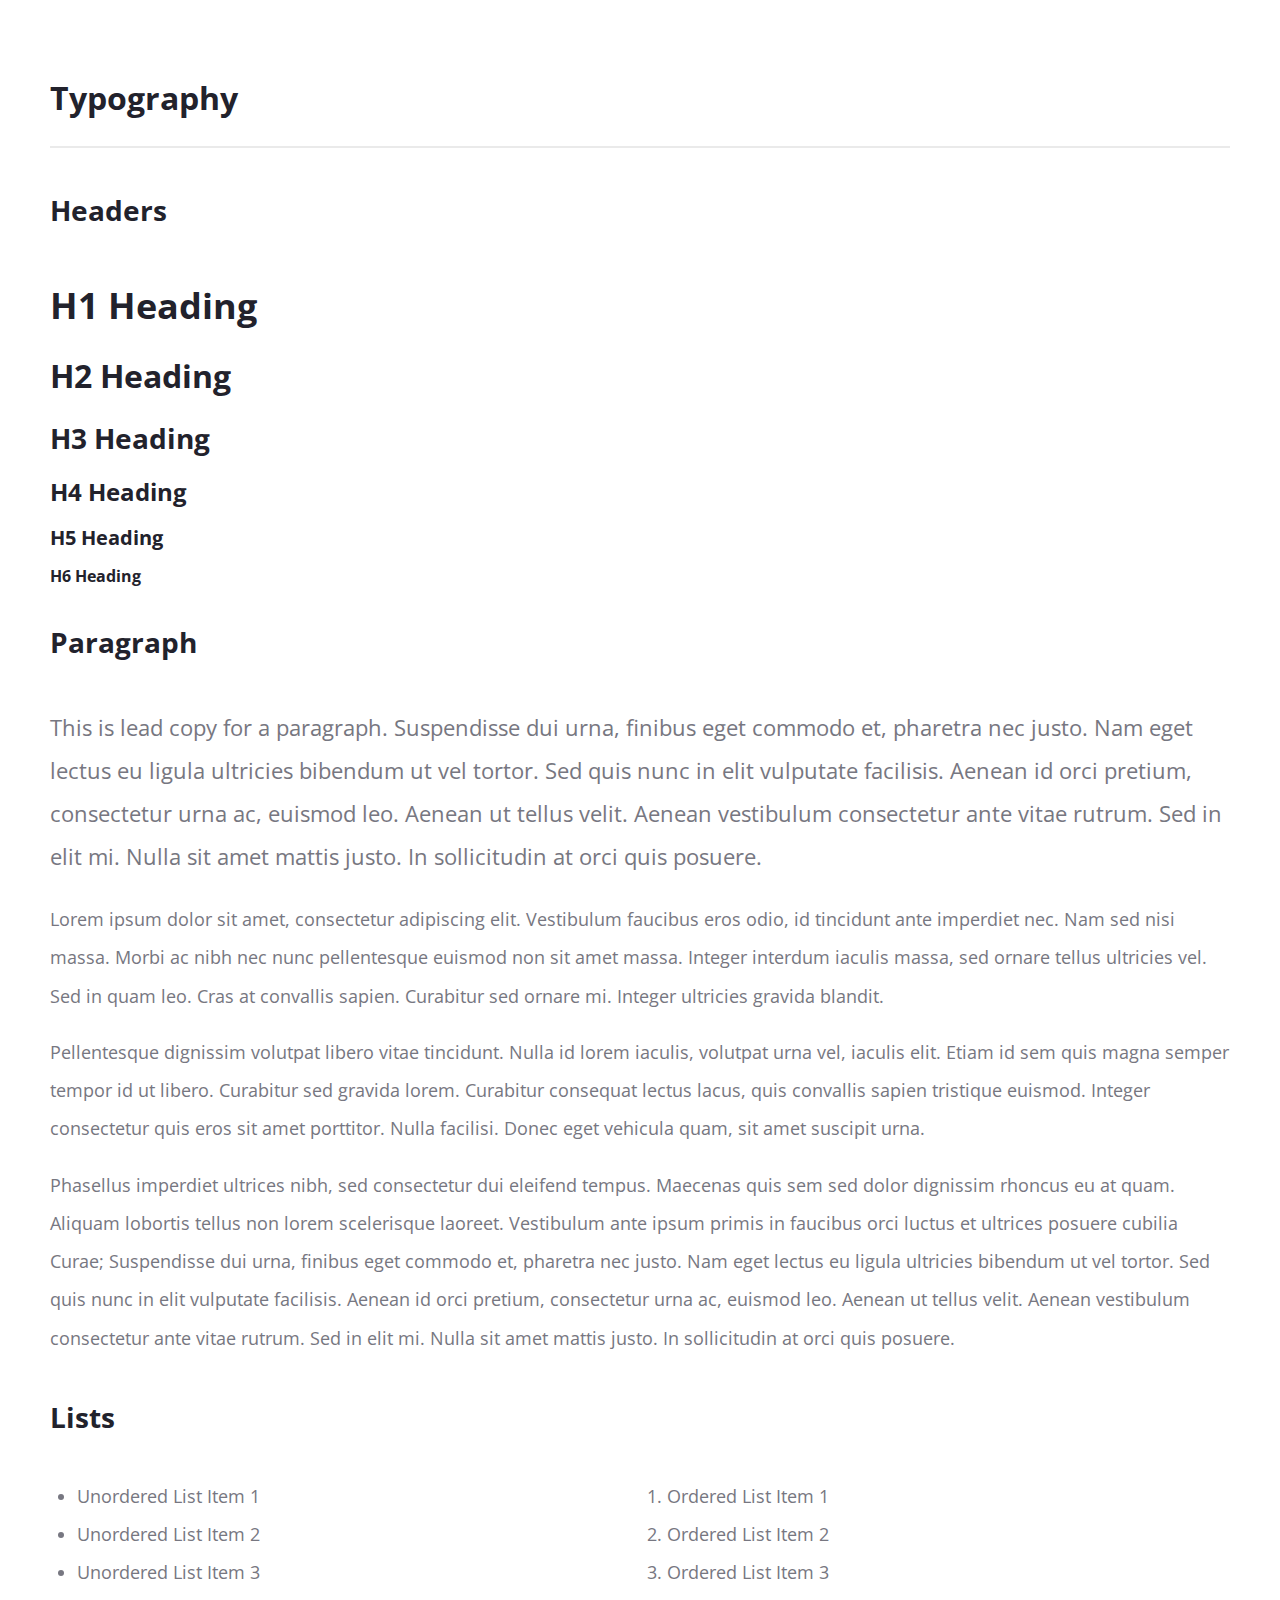
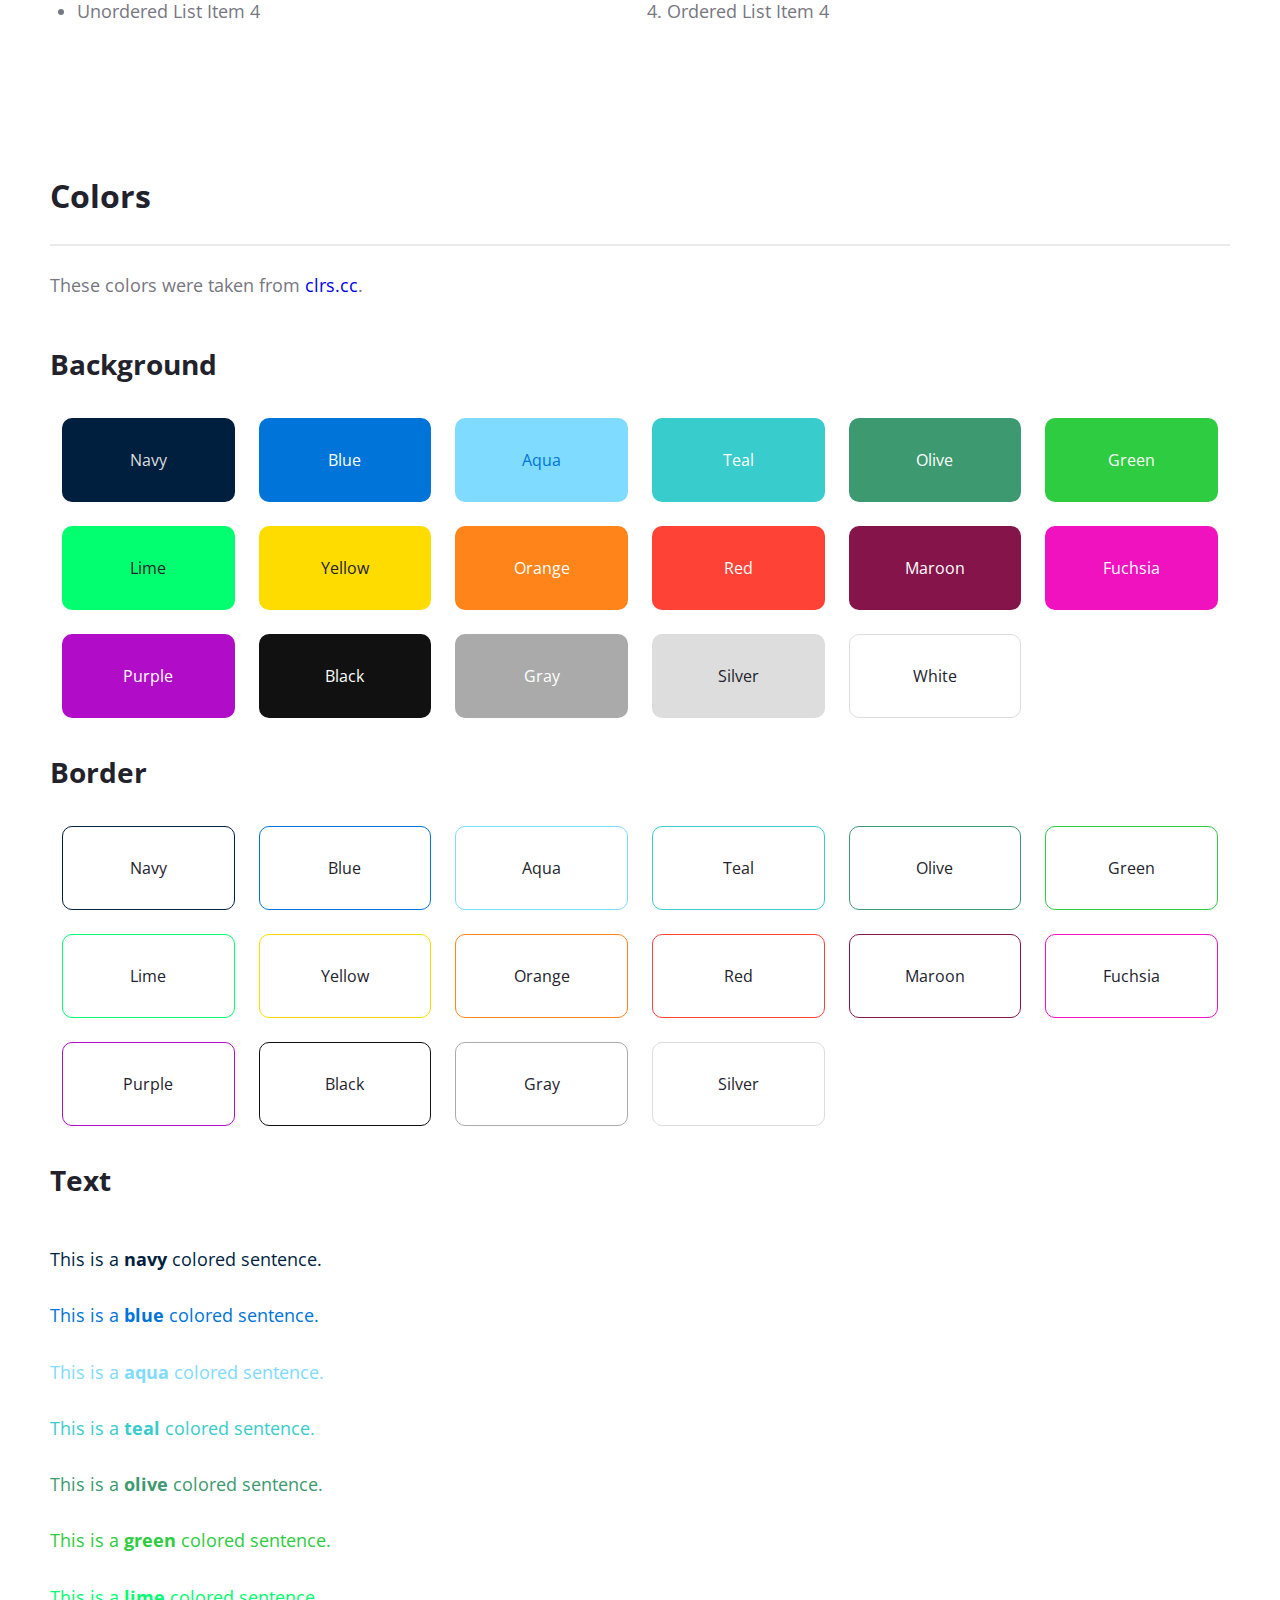
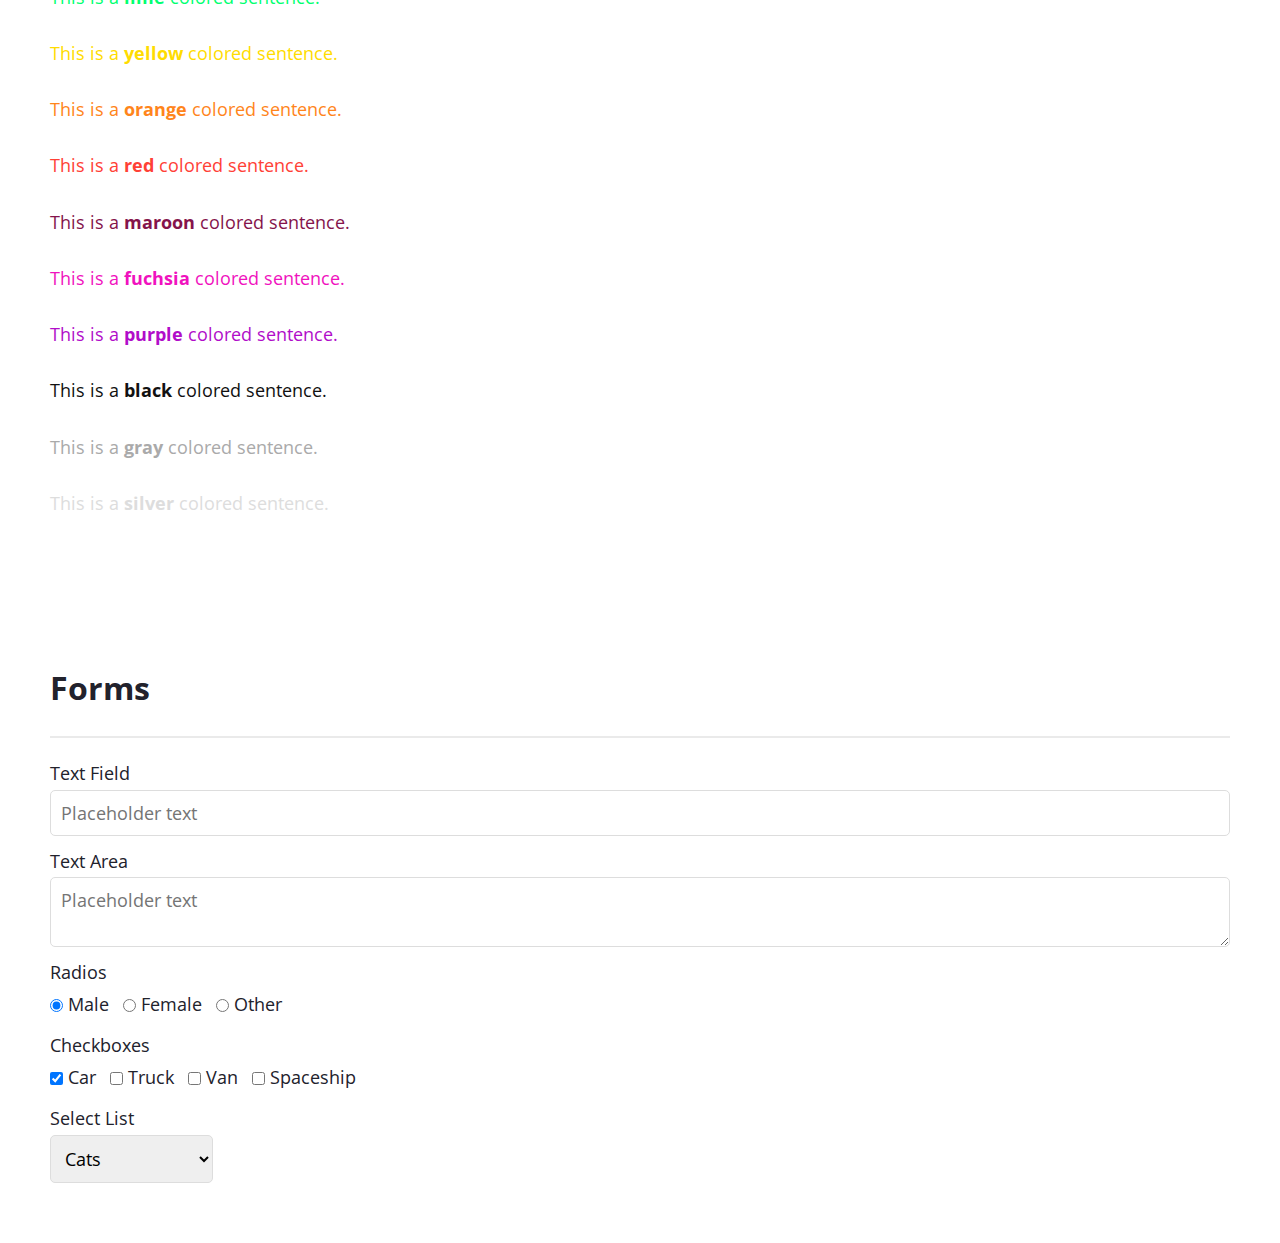
==== index.html @ 325e7efe "Added source control to current code." ====
<html>
	<head>
		<title>Matts Bootstrap Examples</title>
		<link href='https://fonts.googleapis.com/css?family=Open+Sans:400,300,300italic,400italic,600,600italic,700,700italic,800,800italic' rel='stylesheet' type='text/css'>
		<link href="stylesheets/mattsBootstrap.css" rel="stylesheet">
		<style type="text/css">
			@import url(https://fonts.googleapis.com/css?family=Open+Sans:400,300,600,700,800);

			body {
				font-family: 'Open Sans', sans-serif;
			}
			.container {
				padding: 50px;
			}
			.display {
				color: #333;
				background-color: #eaeaea;
				padding: 10px 0;
				text-align: center;
				border-radius: 10px;
				margin: 12px;
			}
			.colorBlock {
				display: block;
				padding: 30px 20px;
				margin: 12px;
				text-align: center;
				border-radius: 10px;
				border: 1px solid transparent;
			}
		</style>
	</head>
	<body>
		<section class="container center">
			<div class="column-12"><h2>Typography</h2><hr /></div>
			<div class="column-12"><h3>Headers</h3></div>
			<div class="column-12">
				<h1>H1 Heading</h1>
				<h2>H2 Heading</h2>
				<h3>H3 Heading</h3>
				<h4>H4 Heading</h4>
				<h5>H5 Heading</h5>
				<h6>H6 Heading</h6>
			</div>
			<div class="column-12"><h3>Paragraph</h3></div>
			<div class="column-12">
				<p class="lead">This is lead copy for a paragraph.  Suspendisse dui urna, finibus eget commodo et, pharetra nec justo. Nam eget lectus eu ligula ultricies bibendum ut vel tortor. Sed quis nunc in elit vulputate facilisis. Aenean id orci pretium, consectetur urna ac, euismod leo. Aenean ut tellus velit. Aenean vestibulum consectetur ante vitae rutrum. Sed in elit mi. Nulla sit amet mattis justo. In sollicitudin at orci quis posuere.</p>
				<p>Lorem ipsum dolor sit amet, consectetur adipiscing elit. Vestibulum faucibus eros odio, id tincidunt ante imperdiet nec. Nam sed nisi massa. Morbi ac nibh nec nunc pellentesque euismod non sit amet massa. Integer interdum iaculis massa, sed ornare tellus ultricies vel. Sed in quam leo. Cras at convallis sapien. Curabitur sed ornare mi. Integer ultricies gravida blandit.</p>
				<p>Pellentesque dignissim volutpat libero vitae tincidunt. Nulla id lorem iaculis, volutpat urna vel, iaculis elit. Etiam id sem quis magna semper tempor id ut libero. Curabitur sed gravida lorem. Curabitur consequat lectus lacus, quis convallis sapien tristique euismod. Integer consectetur quis eros sit amet porttitor. Nulla facilisi. Donec eget vehicula quam, sit amet suscipit urna.</p>
				<p>Phasellus imperdiet ultrices nibh, sed consectetur dui eleifend tempus. Maecenas quis sem sed dolor dignissim rhoncus eu at quam. Aliquam lobortis tellus non lorem scelerisque laoreet. Vestibulum ante ipsum primis in faucibus orci luctus et ultrices posuere cubilia Curae; Suspendisse dui urna, finibus eget commodo et, pharetra nec justo. Nam eget lectus eu ligula ultricies bibendum ut vel tortor. Sed quis nunc in elit vulputate facilisis. Aenean id orci pretium, consectetur urna ac, euismod leo. Aenean ut tellus velit. Aenean vestibulum consectetur ante vitae rutrum. Sed in elit mi. Nulla sit amet mattis justo. In sollicitudin at orci quis posuere.</p>
			</div>
			<div class="column-12"><h3>Lists</h3></div>
			<div class="column-6 column-ml-12 column-mp-12">
				<ul>
					<li>Unordered List Item 1</li>
					<li>Unordered List Item 2</li>
					<li>Unordered List Item 3</li>
					<li>Unordered List Item 4</li>
				</ul>
			</div>
			<div class="column-6 column-ml-12 column-mp-12">
				<ol>
					<li>Ordered List Item 1</li>
					<li>Ordered List Item 2</li>
					<li>Ordered List Item 3</li>
					<li>Ordered List Item 4</li>
				</ol>
			</div>
		</section>

		<section class="container center">
			<div class="column-12">
				<h2>Colors</h2><hr />
				<p>These colors were taken from <a href="http://clrs.cc/">clrs.cc</a>.</p>
			</div>
			<div class="column-12">
				<h3>Background</h3>
			</div>
			<div class="column-2 column-ml-3 column-mp-4">
				<div class="navy-background colorBlock silver-text">Navy</div>
			</div>
			<div class="column-2 column-ml-3 column-mp-4">
				<div class="blue-background colorBlock white-text">Blue</div>
			</div>
			<div class="column-2 column-ml-3 column-mp-4">
				<div class="aqua-background colorBlock blue-text">Aqua</div>
			</div>
			<div class="column-2 column-ml-3 column-mp-4">
				<div class="teal-background colorBlock white-text">Teal</div>
			</div>
			<div class="column-2 column-ml-3 column-mp-4">
				<div class="olive-background colorBlock white-text">Olive</div>
			</div>
			<div class="column-2 column-ml-3 column-mp-4">
				<div class="green-background colorBlock white-text">Green</div>
			</div>
			<div class="column-2 column-ml-3 column-mp-4">
				<div class="lime-background colorBlock">Lime</div>
			</div>
			<div class="column-2 column-ml-3 column-mp-4">
				<div class="yellow-background colorBlock">Yellow</div>
			</div>
			<div class="column-2 column-ml-3 column-mp-4">
				<div class="orange-background colorBlock white-text">Orange</div>
			</div>
			<div class="column-2 column-ml-3 column-mp-4">
				<div class="red-background colorBlock white-text">Red</div>
			</div>
			<div class="column-2 column-ml-3 column-mp-4">
				<div class="maroon-background colorBlock white-text">Maroon</div>
			</div>
			<div class="column-2 column-ml-3 column-mp-4">
				<div class="fuchsia-background colorBlock white-text">Fuchsia</div>
			</div>
			<div class="column-2 column-ml-3 column-mp-4">
				<div class="purple-background colorBlock white-text">Purple</div>
			</div>
			<div class="column-2 column-ml-3 column-mp-4">
				<div class="black-background colorBlock white-text">Black</div>
			</div>
			<div class="column-2 column-ml-3 column-mp-4">
				<div class="gray-background colorBlock white-text">Gray</div>
			</div>
			<div class="column-2 column-ml-3 column-mp-4">
				<div class="silver-background colorBlock">Silver</div>
			</div>
			<div class="column-2 column-ml-3 column-mp-4">
				<div class="white-background colorBlock silver-border">White</div>
			</div>
			<div class="column-12">
				<h3>Border</h3>
			</div>
			<div class="column-2 column-ml-3 column-mp-4">
				<div class="navy-border colorBlock">Navy</div>
			</div>
			<div class="column-2 column-ml-3 column-mp-4">
				<div class="blue-border colorBlock">Blue</div>
			</div>
			<div class="column-2 column-ml-3 column-mp-4">
				<div class="aqua-border colorBlock">Aqua</div>
			</div>
			<div class="column-2 column-ml-3 column-mp-4">
				<div class="teal-border colorBlock">Teal</div>
			</div>
			<div class="column-2 column-ml-3 column-mp-4">
				<div class="olive-border colorBlock">Olive</div>
			</div>
			<div class="column-2 column-ml-3 column-mp-4">
				<div class="green-border colorBlock">Green</div>
			</div>
			<div class="column-2 column-ml-3 column-mp-4">
				<div class="lime-border colorBlock">Lime</div>
			</div>
			<div class="column-2 column-ml-3 column-mp-4">
				<div class="yellow-border colorBlock">Yellow</div>
			</div>
			<div class="column-2 column-ml-3 column-mp-4">
				<div class="orange-border colorBlock">Orange</div>
			</div>
			<div class="column-2 column-ml-3 column-mp-4">
				<div class="red-border colorBlock">Red</div>
			</div>
			<div class="column-2 column-ml-3 column-mp-4">
				<div class="maroon-border colorBlock">Maroon</div>
			</div>
			<div class="column-2 column-ml-3 column-mp-4">
				<div class="fuchsia-border colorBlock">Fuchsia</div>
			</div>
			<div class="column-2 column-ml-3 column-mp-4">
				<div class="purple-border colorBlock">Purple</div>
			</div>
			<div class="column-2 column-ml-3 column-mp-4">
				<div class="black-border colorBlock">Black</div>
			</div>
			<div class="column-2 column-ml-3 column-mp-4">
				<div class="gray-border colorBlock">Gray</div>
			</div>
			<div class="column-2 column-ml-3 column-mp-4">
				<div class="silver-border colorBlock">Silver</div>
			</div>
			<div class="column-12">
				<h3>Text</h3>
			</div>
			<div class="column-12">
				<p class="navy-text">This is a <strong>navy</strong> colored sentence.</p>
				<p class="blue-text">This is a <strong>blue</strong> colored sentence.</p>
				<p class="aqua-text">This is a <strong>aqua</strong> colored sentence.</p>
				<p class="teal-text">This is a <strong>teal</strong> colored sentence.</p>
				<p class="olive-text">This is a <strong>olive</strong> colored sentence.</p>
				<p class="green-text">This is a <strong>green</strong> colored sentence.</p>
				<p class="lime-text">This is a <strong>lime</strong> colored sentence.</p>
				<p class="yellow-text">This is a <strong>yellow</strong> colored sentence.</p>
				<p class="orange-text">This is a <strong>orange</strong> colored sentence.</p>
				<p class="red-text">This is a <strong>red</strong> colored sentence.</p>
				<p class="maroon-text">This is a <strong>maroon</strong> colored sentence.</p>
				<p class="fuchsia-text">This is a <strong>fuchsia</strong> colored sentence.</p>
				<p class="purple-text">This is a <strong>purple</strong> colored sentence.</p>
				<p class="black-text">This is a <strong>black</strong> colored sentence.</p>
				<p class="gray-text">This is a <strong>gray</strong> colored sentence.</p>
				<p class="silver-text">This is a <strong>silver</strong> colored sentence.</p>
			</div>
		</section>

		<section class="container center">
			<div class="column-12"><h2>Forms</h2><hr /></div>
			<div class="column-12">
				<label for="textField">Text Field</label>
				<input id="textField" type="text" placeholder="Placeholder text" />
			</div>
			<div class="column-12">
				<label for="textArea">Text Area</label>
				<textarea id="textArea" placeholder="Placeholder text"></textarea>
			</div>
			<div class="column-12">
				<label for="gender">Radios</label>
				<fieldset>
					<label><input type="radio" class="radio" name="gender" value="male" checked> Male</label>
					<label><input type="radio" class="radio" name="gender" value="female"> Female</label>
					<label><input type="radio" class="radio" name="gender" value="other"> Other</label>
				</fieldset>
			</div>
			<div class="column-12">
				<label for="automobile">Checkboxes</label>
				<fieldset>
					<label><input type="checkbox" class="checkbox" name="automobile" value="Car" checked> Car</label>
					<label><input type="checkbox" class="checkbox" name="automobile" value="Truck"> Truck</label>
					<label><input type="checkbox" class="checkbox" name="automobile" value="Van"> Van</label>
					<label><input type="checkbox" class="checkbox" name="automobile" value="Spaceship"> Spaceship</label>
				</fieldset>
			</div>
			<div class="column-12">
				<label for="pets">Select List</label>
				<select id="pets">
					<optgroup label="Normal Pets">
						<option value="Cats">Cats</option>
						<option value="Dogs">Dogs</option>
					</optgroup>
					<option value="spaceMonkey">Space Monkey</option>
					<option value="dragon">Dragon</option>
					<option value="Other">Other</option>
				</select>
			</div>
		</section>

		<!--
		<section class="container center">
			<div class="column-12"><h1>Inline Forms</h1><hr /></div>
			<div class="column-12">
				<div class="inlineForm">
					<label for="inlineTextField">Text Field</label>
					<input id="inlineTextField" type="text" placeholder="Placeholder text" />
					<input type="submit" value="Search" />
				</div>
			</div>
		</section>

		<section class="container center">
			<div class="column-12"><h1>Buttons</h1><hr /></div>
			<div class="column-12">
				<a href="#" class="btn">Button</a>
				<a href="#" class="btn-bordered">Bordered Button</a>
			</div>
		</section>

		<section class="container center">
			<div class="column-12"><h1>Tables</h1><hr /></div>
			<div class="column-12">
				<table>
					<thead>
						<tr>
							<th>Id</th>
							<th>First Name</th>
							<th>Last Name</th>
							<th>Age</th>
							<th>Weight</th>
						</tr>
					</thead>
					<tbody>
						<tr>
							<td>1</td>
							<td>John</td>
							<td>Doe</td>
							<td>33</td>
							<td>215lbs</td>
						</tr>
						<tr>
							<td>2</td>
							<td>Jane</td>
							<td>Doe</td>
							<td>34</td>
							<td>125lbs</td>
						</tr>
						<tr>
							<td>3</td>
							<td>Steve</td>
							<td>Doe</td>
							<td>12</td>
							<td>115lbs</td>
						</tr>
						<tr>
							<td>4</td>
							<td>James</td>
							<td>Doe</td>
							<td>7</td>
							<td>75lbs</td>
						</tr>
						<tr>
							<td>5</td>
							<td>Mary</td>
							<td>Doe</td>
							<td>2</td>
							<td>40lbs</td>
						</tr>
					</tbody>
				</table>
			</div>
		</section>

		<section class="container center">
			<div class="column-12"><h1>Fluid Grid</h1><hr /></div>
			<div class="column-12"><div class="display">Column-12</div></div>
			<div class="column-6"><div class="display">Column-6</div></div>
			<div class="column-6"><div class="display">Column-6</div></div>
			<div class="column-4"><div class="display">Column-4</div></div>
			<div class="column-4"><div class="display">Column-4</div></div>
			<div class="column-4"><div class="display">Column-4</div></div>
			<div class="column-3"><div class="display">Column-3</div></div>
			<div class="column-3"><div class="display">Column-3</div></div>
			<div class="column-3"><div class="display">Column-3</div></div>
			<div class="column-3"><div class="display">Column-3</div></div>
			<div class="column-2"><div class="display">Column-2</div></div>
			<div class="column-2"><div class="display">Column-2</div></div>
			<div class="column-2"><div class="display">Column-2</div></div>
			<div class="column-2"><div class="display">Column-2</div></div>
			<div class="column-2"><div class="display">Column-2</div></div>
			<div class="column-2"><div class="display">Column-2</div></div>
			<div class="column-1"><div class="display">Col-1</div></div>
			<div class="column-1"><div class="display">Col-1</div></div>
			<div class="column-1"><div class="display">Col-1</div></div>
			<div class="column-1"><div class="display">Col-1</div></div>
			<div class="column-1"><div class="display">Col-1</div></div>
			<div class="column-1"><div class="display">Col-1</div></div>
			<div class="column-1"><div class="display">Col-1</div></div>
			<div class="column-1"><div class="display">Col-1</div></div>
			<div class="column-1"><div class="display">Col-1</div></div>
			<div class="column-1"><div class="display">Col-1</div></div>
			<div class="column-1"><div class="display">Col-1</div></div>
			<div class="column-1"><div class="display">Col-1</div></div>
		</section>

		<section class="container center">
			<div class="column-12"><h1>Fluid Offset</h1><hr /></div>
			<div class="column-12"><div class="display">Column-12</div></div>
			<div class="column-11 offset-1"><div class="display">Column-11</div></div>
			<div class="column-10 offset-2"><div class="display">Column-10</div></div>
			<div class="column-9 offset-3"><div class="display">Column-9</div></div>
			<div class="column-8 offset-4"><div class="display">Column-8</div></div>
			<div class="column-7 offset-5"><div class="display">Column-7</div></div>
			<div class="column-6 offset-6"><div class="display">Column-6</div></div>
			<div class="column-5 offset-7"><div class="display">Column-5</div></div>
			<div class="column-4 offset-8"><div class="display">Column-4</div></div>
			<div class="column-3 offset-9"><div class="display">Column-3</div></div>
			<div class="column-2 offset-10"><div class="display">Column-2</div></div>
			<div class="column-1 offset-11"><div class="display">Col-1</div></div>
		</section>

		<section class="container center">
			<div class="column-1 column-ml-4 column-mp-6"><div class="display">Col-1</div></div>
			<div class="column-1 column-ml-4 column-mp-6"><div class="display">Col-1</div></div>
			<div class="column-1 column-ml-4 column-mp-6"><div class="display">Col-1</div></div>
			<div class="column-1 column-ml-4 column-mp-6"><div class="display">Col-1</div></div>
			<div class="column-1 column-ml-4 column-mp-6"><div class="display">Col-1</div></div>
			<div class="column-1 column-ml-4 column-mp-6"><div class="display">Col-1</div></div>
			<div class="column-1 column-ml-4 column-mp-6"><div class="display">Col-1</div></div>
			<div class="column-1 column-ml-4 column-mp-6"><div class="display">Col-1</div></div>
			<div class="column-1 column-ml-4 column-mp-6"><div class="display">Col-1</div></div>
			<div class="column-1 column-ml-4 column-mp-6"><div class="display">Col-1</div></div>
			<div class="column-1 column-ml-4 column-mp-6"><div class="display">Col-1</div></div>
			<div class="column-1 column-ml-4 column-mp-6"><div class="display">Col-1</div></div>
		</section>
		-->
	</body>
</html>
---- stylesheets/mattsBootstrap.css ----
/* Variables ------------------------------ */
/*
$color-primary: #3989E3;
$max-width: 1200px;
$medium-break-point: 900px;
$small-break-point: 400px;
*/
/* Imports ------------------------------ */
/*! normalize.css v4.0.0 | MIT License | github.com/necolas/normalize.css */
/**
 * 1. Change the default font family in all browsers (opinionated).
 * 2. Prevent adjustments of font size after orientation changes in IE and iOS.
 */
/* line 8, ../sass/_normalize.scss */
html {
  font-family: sans-serif;
  /* 1 */
  -ms-text-size-adjust: 100%;
  /* 2 */
  -webkit-text-size-adjust: 100%;
  /* 2 */
}

/**
 * Remove the margin in all browsers (opinionated).
 */
/* line 18, ../sass/_normalize.scss */
body {
  margin: 0;
}

/* HTML5 display definitions
   ========================================================================== */
/**
 * Add the correct display in IE 9-.
 * 1. Add the correct display in Edge, IE, and Firefox.
 * 2. Add the correct display in IE.
 */
/* line 31, ../sass/_normalize.scss */
article,
aside,
details,
figcaption,
figure,
footer,
header,
main,
menu,
nav,
section,
summary {
  /* 1 */
  display: block;
}

/**
 * Add the correct display in IE 9-.
 */
/* line 50, ../sass/_normalize.scss */
audio,
canvas,
progress,
video {
  display: inline-block;
}

/**
 * Add the correct display in iOS 4-7.
 */
/* line 61, ../sass/_normalize.scss */
audio:not([controls]) {
  display: none;
  height: 0;
}

/**
 * Add the correct vertical alignment in Chrome, Firefox, and Opera.
 */
/* line 70, ../sass/_normalize.scss */
progress {
  vertical-align: baseline;
}

/**
 * Add the correct display in IE 10-.
 * 1. Add the correct display in IE.
 */
/* line 79, ../sass/_normalize.scss */
template,
[hidden] {
  display: none;
}

/* Links
   ========================================================================== */
/**
 * Remove the gray background on active links in IE 10.
 */
/* line 91, ../sass/_normalize.scss */
a {
  background-color: transparent;
}

/**
 * Remove the outline on focused links when they are also active or hovered
 * in all browsers (opinionated).
 */
/* line 100, ../sass/_normalize.scss */
a:active,
a:hover {
  outline-width: 0;
}

/* Text-level semantics
   ========================================================================== */
/**
 * 1. Remove the bottom border in Firefox 39-.
 * 2. Add the correct text decoration in Chrome, Edge, IE, Opera, and Safari.
 */
/* line 113, ../sass/_normalize.scss */
abbr[title] {
  border-bottom: none;
  /* 1 */
  text-decoration: underline;
  /* 2 */
  text-decoration: underline dotted;
  /* 2 */
}

/**
 * Prevent the duplicate application of `bolder` by the next rule in Safari 6.
 */
/* line 123, ../sass/_normalize.scss */
b,
strong {
  font-weight: inherit;
}

/**
 * Add the correct font weight in Chrome, Edge, and Safari.
 */
/* line 132, ../sass/_normalize.scss */
b,
strong {
  font-weight: bolder;
}

/**
 * Add the correct font style in Android 4.3-.
 */
/* line 141, ../sass/_normalize.scss */
dfn {
  font-style: italic;
}

/**
 * Add the correct background and color in IE 9-.
 */
/* line 149, ../sass/_normalize.scss */
mark {
  background-color: #ff0;
  color: #000;
}

/**
 * Add the correct font size in all browsers.
 */
/* line 158, ../sass/_normalize.scss */
small {
  font-size: 80%;
}

/**
 * Prevent `sub` and `sup` elements from affecting the line height in
 * all browsers.
 */
/* line 167, ../sass/_normalize.scss */
sub,
sup {
  font-size: 75%;
  line-height: 0;
  position: relative;
  vertical-align: baseline;
}

/* line 175, ../sass/_normalize.scss */
sub {
  bottom: -0.25em;
}

/* line 179, ../sass/_normalize.scss */
sup {
  top: -0.5em;
}

/* Embedded content
   ========================================================================== */
/**
 * Remove the border on images inside links in IE 10-.
 */
/* line 190, ../sass/_normalize.scss */
img {
  border-style: none;
}

/**
 * Hide the overflow in IE.
 */
/* line 198, ../sass/_normalize.scss */
svg:not(:root) {
  overflow: hidden;
}

/* Grouping content
   ========================================================================== */
/**
 * 1. Correct the inheritance and scaling of font size in all browsers.
 * 2. Correct the odd `em` font sizing in all browsers.
 */
/* line 210, ../sass/_normalize.scss */
code,
kbd,
pre,
samp {
  font-family: monospace, monospace;
  /* 1 */
  font-size: 1em;
  /* 2 */
}

/**
 * Add the correct margin in IE 8.
 */
/* line 222, ../sass/_normalize.scss */
figure {
  margin: 1em 40px;
}

/**
 * 1. Add the correct box sizing in Firefox.
 * 2. Show the overflow in Edge and IE.
 */
/* line 231, ../sass/_normalize.scss */
hr {
  box-sizing: content-box;
  /* 1 */
  height: 0;
  /* 1 */
  overflow: visible;
  /* 2 */
}

/* Forms
   ========================================================================== */
/**
 * Change font properties to `inherit` in all browsers (opinionated).
 */
/* line 244, ../sass/_normalize.scss */
button,
input,
select,
textarea {
  font: inherit;
}

/**
 * Restore the font weight unset by the previous rule.
 */
/* line 255, ../sass/_normalize.scss */
optgroup {
  font-weight: bold;
}

/**
 * Show the overflow in IE.
 * 1. Show the overflow in Edge.
 * 2. Show the overflow in Edge, Firefox, and IE.
 */
/* line 265, ../sass/_normalize.scss */
button,
input,
select {
  /* 2 */
  overflow: visible;
}

/**
 * Remove the margin in Safari.
 * 1. Remove the margin in Firefox and Safari.
 */
/* line 276, ../sass/_normalize.scss */
button,
input,
select,
textarea {
  /* 1 */
  margin: 0;
}

/**
 * Remove the inheritence of text transform in Edge, Firefox, and IE.
 * 1. Remove the inheritence of text transform in Firefox.
 */
/* line 288, ../sass/_normalize.scss */
button,
select {
  /* 1 */
  text-transform: none;
}

/**
 * Change the cursor in all browsers (opinionated).
 */
/* line 297, ../sass/_normalize.scss */
button,
[type="button"],
[type="reset"],
[type="submit"] {
  cursor: pointer;
}

/**
 * Restore the default cursor to disabled elements unset by the previous rule.
 */
/* line 308, ../sass/_normalize.scss */
[disabled] {
  cursor: default;
}

/**
 * 1. Prevent a WebKit bug where (2) destroys native `audio` and `video`
 *    controls in Android 4.
 * 2. Correct the inability to style clickable types in iOS.
 */
/* line 318, ../sass/_normalize.scss */
button,
html [type="button"],
[type="reset"],
[type="submit"] {
  -webkit-appearance: button;
  /* 2 */
}

/**
 * Remove the inner border and padding in Firefox.
 */
/* line 329, ../sass/_normalize.scss */
button::-moz-focus-inner,
input::-moz-focus-inner {
  border: 0;
  padding: 0;
}

/**
 * Restore the focus styles unset by the previous rule.
 */
/* line 339, ../sass/_normalize.scss */
button:-moz-focusring,
input:-moz-focusring {
  outline: 1px dotted ButtonText;
}

/**
 * Change the border, margin, and padding in all browsers (opinionated).
 */
/* line 348, ../sass/_normalize.scss */
fieldset {
  border: 1px solid #c0c0c0;
  margin: 0 2px;
  padding: 0.35em 0.625em 0.75em;
}

/**
 * 1. Correct the text wrapping in Edge and IE.
 * 2. Correct the color inheritance from `fieldset` elements in IE.
 * 3. Remove the padding so developers are not caught out when they zero out
 *    `fieldset` elements in all browsers.
 */
/* line 361, ../sass/_normalize.scss */
legend {
  box-sizing: border-box;
  /* 1 */
  color: inherit;
  /* 2 */
  display: table;
  /* 1 */
  max-width: 100%;
  /* 1 */
  padding: 0;
  /* 3 */
  white-space: normal;
  /* 1 */
}

/**
 * Remove the default vertical scrollbar in IE.
 */
/* line 374, ../sass/_normalize.scss */
textarea {
  overflow: auto;
}

/**
 * 1. Add the correct box sizing in IE 10-.
 * 2. Remove the padding in IE 10-.
 */
/* line 383, ../sass/_normalize.scss */
[type="checkbox"],
[type="radio"] {
  box-sizing: border-box;
  /* 1 */
  padding: 0;
  /* 2 */
}

/**
 * Correct the cursor style of increment and decrement buttons in Chrome.
 */
/* line 393, ../sass/_normalize.scss */
[type="number"]::-webkit-inner-spin-button,
[type="number"]::-webkit-outer-spin-button {
  height: auto;
}

/**
 * Correct the odd appearance of search inputs in Chrome and Safari.
 */
/* line 402, ../sass/_normalize.scss */
[type="search"] {
  -webkit-appearance: textfield;
}

/**
 * Remove the inner padding and cancel buttons in Chrome on OS X and
 * Safari on OS X.
 */
/* line 411, ../sass/_normalize.scss */
[type="search"]::-webkit-search-cancel-button,
[type="search"]::-webkit-search-decoration {
  -webkit-appearance: none;
}

/* line 1, ../sass/_defaults.scss */
::-moz-selection {
  background: #2eb5e9;
  color: #fefefe;
  text-shadow: none;
}

/* line 7, ../sass/_defaults.scss */
::selection {
  background: #2eb5e9;
  color: #fefefe;
  text-shadow: none;
}

/* line 13, ../sass/_defaults.scss */
canvas,
iframe,
img,
svg,
video {
  vertical-align: middle;
}

/* line 21, ../sass/_defaults.scss */
fieldset {
  border: 0;
  margin: 0;
  padding: 0;
}

/* line 27, ../sass/_defaults.scss */
textarea {
  resize: vertical;
}

/* line 31, ../sass/_defaults.scss */
textarea, input, button {
  outline: none;
}

/* line 33, ../sass/_defaults.scss */
* {
  box-sizing: border-box;
  vertical-align: top;
  margin: 0;
  padding: 0;
}

/* line 4, ../sass/_grid.scss */
.container {
  display: flex;
  flex-wrap: wrap;
  width: 100%;
}
/* line 9, ../sass/_grid.scss */
.container:after {
  content: "";
  display: table;
  clear: both;
}

/* Initial Columns */
/* line 19, ../sass/_grid.scss */
.column-12 {
  width: 100%;
}

/* line 19, ../sass/_grid.scss */
.column-11 {
  width: 91.66667%;
}

/* line 19, ../sass/_grid.scss */
.column-10 {
  width: 83.33333%;
}

/* line 19, ../sass/_grid.scss */
.column-9 {
  width: 75%;
}

/* line 19, ../sass/_grid.scss */
.column-8 {
  width: 66.66667%;
}

/* line 19, ../sass/_grid.scss */
.column-7 {
  width: 58.33333%;
}

/* line 19, ../sass/_grid.scss */
.column-6 {
  width: 50%;
}

/* line 19, ../sass/_grid.scss */
.column-5 {
  width: 41.66667%;
}

/* line 19, ../sass/_grid.scss */
.column-4 {
  width: 33.33333%;
}

/* line 19, ../sass/_grid.scss */
.column-3 {
  width: 25%;
}

/* line 19, ../sass/_grid.scss */
.column-2 {
  width: 16.66667%;
}

/* line 19, ../sass/_grid.scss */
.column-1 {
  width: 8.33333%;
}

/* line 27, ../sass/_grid.scss */
.offset-11 {
  margin-left: 91.66667%;
}

/* line 27, ../sass/_grid.scss */
.offset-10 {
  margin-left: 83.33333%;
}

/* line 27, ../sass/_grid.scss */
.offset-9 {
  margin-left: 75%;
}

/* line 27, ../sass/_grid.scss */
.offset-8 {
  margin-left: 66.66667%;
}

/* line 27, ../sass/_grid.scss */
.offset-7 {
  margin-left: 58.33333%;
}

/* line 27, ../sass/_grid.scss */
.offset-6 {
  margin-left: 50%;
}

/* line 27, ../sass/_grid.scss */
.offset-5 {
  margin-left: 41.66667%;
}

/* line 27, ../sass/_grid.scss */
.offset-4 {
  margin-left: 33.33333%;
}

/* line 27, ../sass/_grid.scss */
.offset-3 {
  margin-left: 25%;
}

/* line 27, ../sass/_grid.scss */
.offset-2 {
  margin-left: 16.66667%;
}

/* line 27, ../sass/_grid.scss */
.offset-1 {
  margin-left: 8.33333%;
}

/* line 27, ../sass/_grid.scss */
.offset-0 {
  margin-left: 0%;
}

/* Mobile Portrait */
@media screen and (max-width: 981px) and (-webkit-min-device-pixel-ratio: 2) and (orientation: portrait), screen and (max-width: 981px) and (-webkit-min-device-pixel-ratio: 3) and (orientation: portrait) {
  /* line 40, ../sass/_grid.scss */
  .column-mp-12 {
    width: 100%;
  }

  /* line 40, ../sass/_grid.scss */
  .column-mp-11 {
    width: 91.66667%;
  }

  /* line 40, ../sass/_grid.scss */
  .column-mp-10 {
    width: 83.33333%;
  }

  /* line 40, ../sass/_grid.scss */
  .column-mp-9 {
    width: 75%;
  }

  /* line 40, ../sass/_grid.scss */
  .column-mp-8 {
    width: 66.66667%;
  }

  /* line 40, ../sass/_grid.scss */
  .column-mp-7 {
    width: 58.33333%;
  }

  /* line 40, ../sass/_grid.scss */
  .column-mp-6 {
    width: 50%;
  }

  /* line 40, ../sass/_grid.scss */
  .column-mp-5 {
    width: 41.66667%;
  }

  /* line 40, ../sass/_grid.scss */
  .column-mp-4 {
    width: 33.33333%;
  }

  /* line 40, ../sass/_grid.scss */
  .column-mp-3 {
    width: 25%;
  }

  /* line 40, ../sass/_grid.scss */
  .column-mp-2 {
    width: 16.66667%;
  }

  /* line 40, ../sass/_grid.scss */
  .column-mp-1 {
    width: 8.33333%;
  }

  /* line 48, ../sass/_grid.scss */
  .offset-mp-11 {
    margin-left: 91.66667%;
  }

  /* line 48, ../sass/_grid.scss */
  .offset-mp-10 {
    margin-left: 83.33333%;
  }

  /* line 48, ../sass/_grid.scss */
  .offset-mp-9 {
    margin-left: 75%;
  }

  /* line 48, ../sass/_grid.scss */
  .offset-mp-8 {
    margin-left: 66.66667%;
  }

  /* line 48, ../sass/_grid.scss */
  .offset-mp-7 {
    margin-left: 58.33333%;
  }

  /* line 48, ../sass/_grid.scss */
  .offset-mp-6 {
    margin-left: 50%;
  }

  /* line 48, ../sass/_grid.scss */
  .offset-mp-5 {
    margin-left: 41.66667%;
  }

  /* line 48, ../sass/_grid.scss */
  .offset-mp-4 {
    margin-left: 33.33333%;
  }

  /* line 48, ../sass/_grid.scss */
  .offset-mp-3 {
    margin-left: 25%;
  }

  /* line 48, ../sass/_grid.scss */
  .offset-mp-2 {
    margin-left: 16.66667%;
  }

  /* line 48, ../sass/_grid.scss */
  .offset-mp-1 {
    margin-left: 8.33333%;
  }

  /* line 48, ../sass/_grid.scss */
  .offset-mp-0 {
    margin-left: 0%;
  }

  /* line 54, ../sass/_grid.scss */
  .mobile-portrait-hide {
    display: none;
  }
}
/* Mobile Landscape */
@media screen and (max-width: 981px) and (-webkit-min-device-pixel-ratio: 2) and (orientation: landscape), screen and (max-width: 981px) and (-webkit-min-device-pixel-ratio: 3) and (orientation: landscape) {
  /* line 66, ../sass/_grid.scss */
  .column-ml-12 {
    width: 100%;
  }

  /* line 66, ../sass/_grid.scss */
  .column-ml-11 {
    width: 91.66667%;
  }

  /* line 66, ../sass/_grid.scss */
  .column-ml-10 {
    width: 83.33333%;
  }

  /* line 66, ../sass/_grid.scss */
  .column-ml-9 {
    width: 75%;
  }

  /* line 66, ../sass/_grid.scss */
  .column-ml-8 {
    width: 66.66667%;
  }

  /* line 66, ../sass/_grid.scss */
  .column-ml-7 {
    width: 58.33333%;
  }

  /* line 66, ../sass/_grid.scss */
  .column-ml-6 {
    width: 50%;
  }

  /* line 66, ../sass/_grid.scss */
  .column-ml-5 {
    width: 41.66667%;
  }

  /* line 66, ../sass/_grid.scss */
  .column-ml-4 {
    width: 33.33333%;
  }

  /* line 66, ../sass/_grid.scss */
  .column-ml-3 {
    width: 25%;
  }

  /* line 66, ../sass/_grid.scss */
  .column-ml-2 {
    width: 16.66667%;
  }

  /* line 66, ../sass/_grid.scss */
  .column-ml-1 {
    width: 8.33333%;
  }

  /* line 74, ../sass/_grid.scss */
  .offset-ml-11 {
    margin-left: 91.66667%;
  }

  /* line 74, ../sass/_grid.scss */
  .offset-ml-10 {
    margin-left: 83.33333%;
  }

  /* line 74, ../sass/_grid.scss */
  .offset-ml-9 {
    margin-left: 75%;
  }

  /* line 74, ../sass/_grid.scss */
  .offset-ml-8 {
    margin-left: 66.66667%;
  }

  /* line 74, ../sass/_grid.scss */
  .offset-ml-7 {
    margin-left: 58.33333%;
  }

  /* line 74, ../sass/_grid.scss */
  .offset-ml-6 {
    margin-left: 50%;
  }

  /* line 74, ../sass/_grid.scss */
  .offset-ml-5 {
    margin-left: 41.66667%;
  }

  /* line 74, ../sass/_grid.scss */
  .offset-ml-4 {
    margin-left: 33.33333%;
  }

  /* line 74, ../sass/_grid.scss */
  .offset-ml-3 {
    margin-left: 25%;
  }

  /* line 74, ../sass/_grid.scss */
  .offset-ml-2 {
    margin-left: 16.66667%;
  }

  /* line 74, ../sass/_grid.scss */
  .offset-ml-1 {
    margin-left: 8.33333%;
  }

  /* line 74, ../sass/_grid.scss */
  .offset-ml-0 {
    margin-left: 0%;
  }

  /* line 80, ../sass/_grid.scss */
  .mobile-landscape-hide {
    display: none;
  }
}
/* line 1, ../sass/_typography.scss */
* {
  text-rendering: optimizeLegibility !important;
  -webkit-font-smoothing: antialiased !important;
}

/* line 6, ../sass/_typography.scss */
body {
  color: #22222c;
  font-family: sans-serif;
  font-size: 16px;
}
@media (-webkit-min-device-pixel-ratio: 2) {
  /* line 6, ../sass/_typography.scss */
  body {
    font-size: 32px;
  }
}
@media (-webkit-min-device-pixel-ratio: 3) {
  /* line 6, ../sass/_typography.scss */
  body {
    font-size: 48px;
  }
}
@media (-webkit-min-device-pixel-ratio: 4) {
  /* line 6, ../sass/_typography.scss */
  body {
    font-size: 64px;
  }
}

/* line 25, ../sass/_typography.scss */
h1 {
  font-size: 2.25em;
  line-height: 1em;
}

/* line 30, ../sass/_typography.scss */
h2 {
  font-size: 2.0em;
  line-height: 1em;
}

/* line 35, ../sass/_typography.scss */
h3 {
  font-size: 1.75em;
  line-height: 1em;
}

/* line 40, ../sass/_typography.scss */
h4 {
  font-size: 1.5em;
  line-height: 1em;
}

/* line 45, ../sass/_typography.scss */
h5 {
  font-size: 1.25em;
  line-height: 1em;
}

/* line 50, ../sass/_typography.scss */
h6 {
  font-size: 1.0em;
  line-height: 1em;
}

/* line 55, ../sass/_typography.scss */
ol, ul, p {
  color: #777781;
  font-size: 1.125em;
  font-weight: 400;
  line-height: 2.125em;
}

/* line 62, ../sass/_typography.scss */
ol, ul {
  padding-left: 1.5em;
}

/* line 66, ../sass/_typography.scss */
h1, h2, h3, h4, h5, h6, p, ol, ul {
  margin: 1em 0;
}

/* line 70, ../sass/_typography.scss */
.lead {
  font-size: 1.35em;
  line-height: 2.0em;
}

/* line 75, ../sass/_typography.scss */
a {
  text-decoration: none;
}

/* line 1, ../sass/_utilities.scss */
.center {
  margin: 0 auto;
}

/* line 5, ../sass/_utilities.scss */
.floatLeft {
  float: left;
}

/* line 9, ../sass/_utilities.scss */
.floatRight {
  float: right;
}

/* line 14, ../sass/_utilities.scss */
.textLeft {
  text-align: left;
}

/* line 18, ../sass/_utilities.scss */
.textRight {
  text-align: right;
}

/* line 22, ../sass/_utilities.scss */
.textCenter {
  text-align: center;
}

/* line 26, ../sass/_utilities.scss */
.vertically-center-children {
  align-items: center;
}

/* line 32, ../sass/_utilities.scss */
.clearfix:after {
  content: "";
  display: table;
  clear: both;
}

/* line 40, ../sass/_utilities.scss */
.fullWidth {
  width: 100%;
}

/* line 45, ../sass/_utilities.scss */
hr {
  border: 0.0625em solid #eaeaea;
  margin-bottom: 1.25em;
}

/* line 1, ../sass/_forms.scss */
label {
  display: block;
  width: 100%;
  font-size: 1.125em;
  font-weight: 400;
  line-height: 1.75em;
}

/* line 9, ../sass/_forms.scss */
input {
  display: block;
  width: 100%;
  font-size: 1.125em;
  margin-bottom: 10px;
  border: 1px solid #ddd;
  border-radius: 5px;
  padding: 10px;
}

/* line 19, ../sass/_forms.scss */
input[type="submit"] {
  width: auto;
}

/* line 23, ../sass/_forms.scss */
select {
  display: block;
  font-size: 1.125em;
  margin-bottom: 10px;
  border: 1px solid #ddd;
  border-radius: 5px;
  padding: 10px;
}

/* line 32, ../sass/_forms.scss */
textarea {
  display: block;
  width: 100%;
  font-size: 1.125em;
  margin-bottom: 10px;
  border: 1px solid #ddd;
  border-radius: 5px;
  padding: 10px;
}

/* line 42, ../sass/_forms.scss */
fieldset {
  margin-bottom: 10px;
}
/* line 45, ../sass/_forms.scss */
fieldset label {
  padding-right: 10px;
  display: inline-block;
  width: auto;
}

/* line 52, ../sass/_forms.scss */
.radio {
  display: inline-block;
  width: auto;
  vertical-align: middle;
  margin: 0;
}

/* line 59, ../sass/_forms.scss */
.checkbox {
  display: inline-block;
  width: auto;
  vertical-align: middle;
  margin: 0;
}

/* line 66, ../sass/_forms.scss */
.inlineForm {
  display: table;
  vertical-align: middle;
  width: 100%;
}
/* line 71, ../sass/_forms.scss */
.inlineForm > label {
  width: auto;
  display: table-cell;
}
/* line 76, ../sass/_forms.scss */
.inlineForm > input {
  width: auto;
  display: table-cell;
}

/* line 4, ../sass/_tables.scss */
table {
  width: 100%;
  border: 1px solid #ccc;
  border-collapse: collapse;
  margin: 20px 0;
}
/* line 12, ../sass/_tables.scss */
table thead tr th {
  text-align: left;
  padding: 10px;
}
/* line 21, ../sass/_tables.scss */
table tbody tr td {
  border-right: 1px solid #ccc;
  border-bottom: 1px solid #ccc;
  padding: 10px;
}
/* line 26, ../sass/_tables.scss */
table tbody tr td:last-child {
  border-right: none;
}
/* line 32, ../sass/_tables.scss */
table tbody tr:first-child td {
  border-top: 2px solid #333;
}
/* line 38, ../sass/_tables.scss */
table tbody tr:last-child td {
  border-bottom: none;
}

/* line 7, ../sass/_buttons.scss */
.btn {
  display: inline-block;
  border-radius: 8px;
  padding: 12px 15px;
  color: white;
  background-color: #555;
  border: 1px solid transparent;
}
/* line 13, ../sass/_buttons.scss */
.btn:hover {
  background-color: #6f6f6f;
}

/* line 18, ../sass/_buttons.scss */
.btn-bordered {
  display: inline-block;
  border-radius: 8px;
  padding: 12px 15px;
  color: #555;
  border: 1px solid #555;
}
/* line 23, ../sass/_buttons.scss */
.btn-bordered:hover {
  border-color: #888888;
}

/* line 5, ../sass/_colors.scss */
.navy-text {
  color: #001f3f !important;
}

/* line 8, ../sass/_colors.scss */
.navy-background {
  background-color: #001f3f !important;
}

/* line 11, ../sass/_colors.scss */
.navy-border {
  border-color: #001f3f !important;
}

/* line 5, ../sass/_colors.scss */
.blue-text {
  color: #0074D9 !important;
}

/* line 8, ../sass/_colors.scss */
.blue-background {
  background-color: #0074D9 !important;
}

/* line 11, ../sass/_colors.scss */
.blue-border {
  border-color: #0074D9 !important;
}

/* line 5, ../sass/_colors.scss */
.aqua-text {
  color: #7FDBFF !important;
}

/* line 8, ../sass/_colors.scss */
.aqua-background {
  background-color: #7FDBFF !important;
}

/* line 11, ../sass/_colors.scss */
.aqua-border {
  border-color: #7FDBFF !important;
}

/* line 5, ../sass/_colors.scss */
.teal-text {
  color: #39CCCC !important;
}

/* line 8, ../sass/_colors.scss */
.teal-background {
  background-color: #39CCCC !important;
}

/* line 11, ../sass/_colors.scss */
.teal-border {
  border-color: #39CCCC !important;
}

/* line 5, ../sass/_colors.scss */
.olive-text {
  color: #3D9970 !important;
}

/* line 8, ../sass/_colors.scss */
.olive-background {
  background-color: #3D9970 !important;
}

/* line 11, ../sass/_colors.scss */
.olive-border {
  border-color: #3D9970 !important;
}

/* line 5, ../sass/_colors.scss */
.green-text {
  color: #2ECC40 !important;
}

/* line 8, ../sass/_colors.scss */
.green-background {
  background-color: #2ECC40 !important;
}

/* line 11, ../sass/_colors.scss */
.green-border {
  border-color: #2ECC40 !important;
}

/* line 5, ../sass/_colors.scss */
.lime-text {
  color: #01FF70 !important;
}

/* line 8, ../sass/_colors.scss */
.lime-background {
  background-color: #01FF70 !important;
}

/* line 11, ../sass/_colors.scss */
.lime-border {
  border-color: #01FF70 !important;
}

/* line 5, ../sass/_colors.scss */
.yellow-text {
  color: #FFDC00 !important;
}

/* line 8, ../sass/_colors.scss */
.yellow-background {
  background-color: #FFDC00 !important;
}

/* line 11, ../sass/_colors.scss */
.yellow-border {
  border-color: #FFDC00 !important;
}

/* line 5, ../sass/_colors.scss */
.orange-text {
  color: #FF851B !important;
}

/* line 8, ../sass/_colors.scss */
.orange-background {
  background-color: #FF851B !important;
}

/* line 11, ../sass/_colors.scss */
.orange-border {
  border-color: #FF851B !important;
}

/* line 5, ../sass/_colors.scss */
.red-text {
  color: #FF4136 !important;
}

/* line 8, ../sass/_colors.scss */
.red-background {
  background-color: #FF4136 !important;
}

/* line 11, ../sass/_colors.scss */
.red-border {
  border-color: #FF4136 !important;
}

/* line 5, ../sass/_colors.scss */
.maroon-text {
  color: #85144b !important;
}

/* line 8, ../sass/_colors.scss */
.maroon-background {
  background-color: #85144b !important;
}

/* line 11, ../sass/_colors.scss */
.maroon-border {
  border-color: #85144b !important;
}

/* line 5, ../sass/_colors.scss */
.fuchsia-text {
  color: #F012BE !important;
}

/* line 8, ../sass/_colors.scss */
.fuchsia-background {
  background-color: #F012BE !important;
}

/* line 11, ../sass/_colors.scss */
.fuchsia-border {
  border-color: #F012BE !important;
}

/* line 5, ../sass/_colors.scss */
.purple-text {
  color: #B10DC9 !important;
}

/* line 8, ../sass/_colors.scss */
.purple-background {
  background-color: #B10DC9 !important;
}

/* line 11, ../sass/_colors.scss */
.purple-border {
  border-color: #B10DC9 !important;
}

/* line 5, ../sass/_colors.scss */
.black-text {
  color: #111111 !important;
}

/* line 8, ../sass/_colors.scss */
.black-background {
  background-color: #111111 !important;
}

/* line 11, ../sass/_colors.scss */
.black-border {
  border-color: #111111 !important;
}

/* line 5, ../sass/_colors.scss */
.gray-text {
  color: #AAAAAA !important;
}

/* line 8, ../sass/_colors.scss */
.gray-background {
  background-color: #AAAAAA !important;
}

/* line 11, ../sass/_colors.scss */
.gray-border {
  border-color: #AAAAAA !important;
}

/* line 5, ../sass/_colors.scss */
.silver-text {
  color: #DDDDDD !important;
}

/* line 8, ../sass/_colors.scss */
.silver-background {
  background-color: #DDDDDD !important;
}

/* line 11, ../sass/_colors.scss */
.silver-border {
  border-color: #DDDDDD !important;
}

/* line 5, ../sass/_colors.scss */
.white-text {
  color: #FFFFFF !important;
}

/* line 8, ../sass/_colors.scss */
.white-background {
  background-color: #FFFFFF !important;
}

/* line 11, ../sass/_colors.scss */
.white-border {
  border-color: #FFFFFF !important;
}

/* line 3, ../sass/_playground.scss */
.menuBar header .toggle {
  position: fixed;
  top: 3.125em;
  right: 3.125em;
  z-index: 99;
}
/* line 9, ../sass/_playground.scss */
.menuBar header .toggle .text {
  font-size: 1.5em;
  opacity: 0;
  letter-spacing: 2px;
  text-transform: uppercase;
  line-height: 2.0em;
  padding-right: .5em;
  transition: opacity 0.5s ease;
}
/* line 19, ../sass/_playground.scss */
.menuBar header .toggle .barsIcon {
  width: 3.0em;
}
/* line 22, ../sass/_playground.scss */
.menuBar header .toggle .barsIcon circle {
  stroke: #333333;
  fill: none;
  transition: stroke 0.5s ease;
}
/* line 29, ../sass/_playground.scss */
.menuBar header .toggle .barsIcon rect {
  fill: #333;
  transition: fill 0.5s ease;
}
/* line 35, ../sass/_playground.scss */
.menuBar header .toggle .barsIcon .topBar {
  transform-origin: 50% 50%;
  transition: all 0.5s ease;
}
/* line 40, ../sass/_playground.scss */
.menuBar header .toggle .barsIcon .botBar {
  transform-origin: 50% 50%;
  transition: all 0.5s ease;
}
/* line 45, ../sass/_playground.scss */
.menuBar header .toggle .barsIcon .midBar {
  transform-origin: 50% 50%;
  transition: all 0.5s ease;
}
/* line 51, ../sass/_playground.scss */
.menuBar header .toggle:hover {
  cursor: pointer;
}
/* line 54, ../sass/_playground.scss */
.menuBar header .toggle:hover .text {
  opacity: 1;
}
/* line 61, ../sass/_playground.scss */
.menuBar main {
  background-color: #0dc3ff;
  padding: 9.25em 3.125em 3.125em 3.125em;
  width: 20em;
  position: fixed;
  top: 0;
  right: 0;
  bottom: 0;
  z-index: 98;
  text-align: right;
  transition: right 0.5s ease;
}
/* line 74, ../sass/_playground.scss */
.menuBar main .nav {
  list-style: none;
  margin: 0;
  padding: 0;
}
/* line 79, ../sass/_playground.scss */
.menuBar main .nav li {
  font-size: 1.75em;
  padding: .5em 0;
}
/* line 83, ../sass/_playground.scss */
.menuBar main .nav li a {
  color: white;
  transition: color 0.2s ease;
}
/* line 87, ../sass/_playground.scss */
.menuBar main .nav li a:hover {
  color: #e1e1e1;
}
/* line 94, ../sass/_playground.scss */
.menuBar main .social-nav {
  list-style: none;
  margin: 0;
  padding: 2.5em 0 0 0;
}
/* line 99, ../sass/_playground.scss */
.menuBar main .social-nav li {
  display: inline-block;
  padding-left: .75em;
}
/* line 103, ../sass/_playground.scss */
.menuBar main .social-nav li a {
  color: white;
  transition: color 0.2s ease;
}
/* line 107, ../sass/_playground.scss */
.menuBar main .social-nav li a:hover {
  color: #e1e1e1;
}
/* line 120, ../sass/_playground.scss */
.menuBar .closed header .toggle:hover .barsIcon .topBar {
  y: 295;
  transform: rotate(90deg);
  transform-origin: 50% 50%;
}
/* line 126, ../sass/_playground.scss */
.menuBar .closed header .toggle:hover .barsIcon .botBar {
  y: 295;
  transform: rotate(90deg);
  transform-origin: 50% 50%;
}
/* line 132, ../sass/_playground.scss */
.menuBar .closed header .toggle:hover .barsIcon .midBar {
  y: 295;
  transform-origin: 50% 50%;
}
/* line 141, ../sass/_playground.scss */
.menuBar .closed main {
  right: -20em;
}
/* line 149, ../sass/_playground.scss */
.menuBar .open header .toggle .text {
  color: white;
  opacity: 1;
}
/* line 155, ../sass/_playground.scss */
.menuBar .open header .toggle .barsIcon circle {
  stroke: white;
}
/* line 159, ../sass/_playground.scss */
.menuBar .open header .toggle .barsIcon rect {
  fill: white;
}
/* line 166, ../sass/_playground.scss */
.menuBar .open header .toggle:hover .barsIcon .topBar {
  y: 295;
  transform: rotate(45deg);
  transform-origin: 50% 50%;
}
/* line 172, ../sass/_playground.scss */
.menuBar .open header .toggle:hover .barsIcon .botBar {
  y: 295;
  transform: rotate(-45deg);
  transform-origin: 50% 50%;
}
/* line 178, ../sass/_playground.scss */
.menuBar .open header .toggle:hover .barsIcon .midBar {
  y: 295;
  transform: rotate(-45deg);
  transform-origin: 50% 50%;
}
/* line 188, ../sass/_playground.scss */
.menuBar .open main {
  right: 0;
}
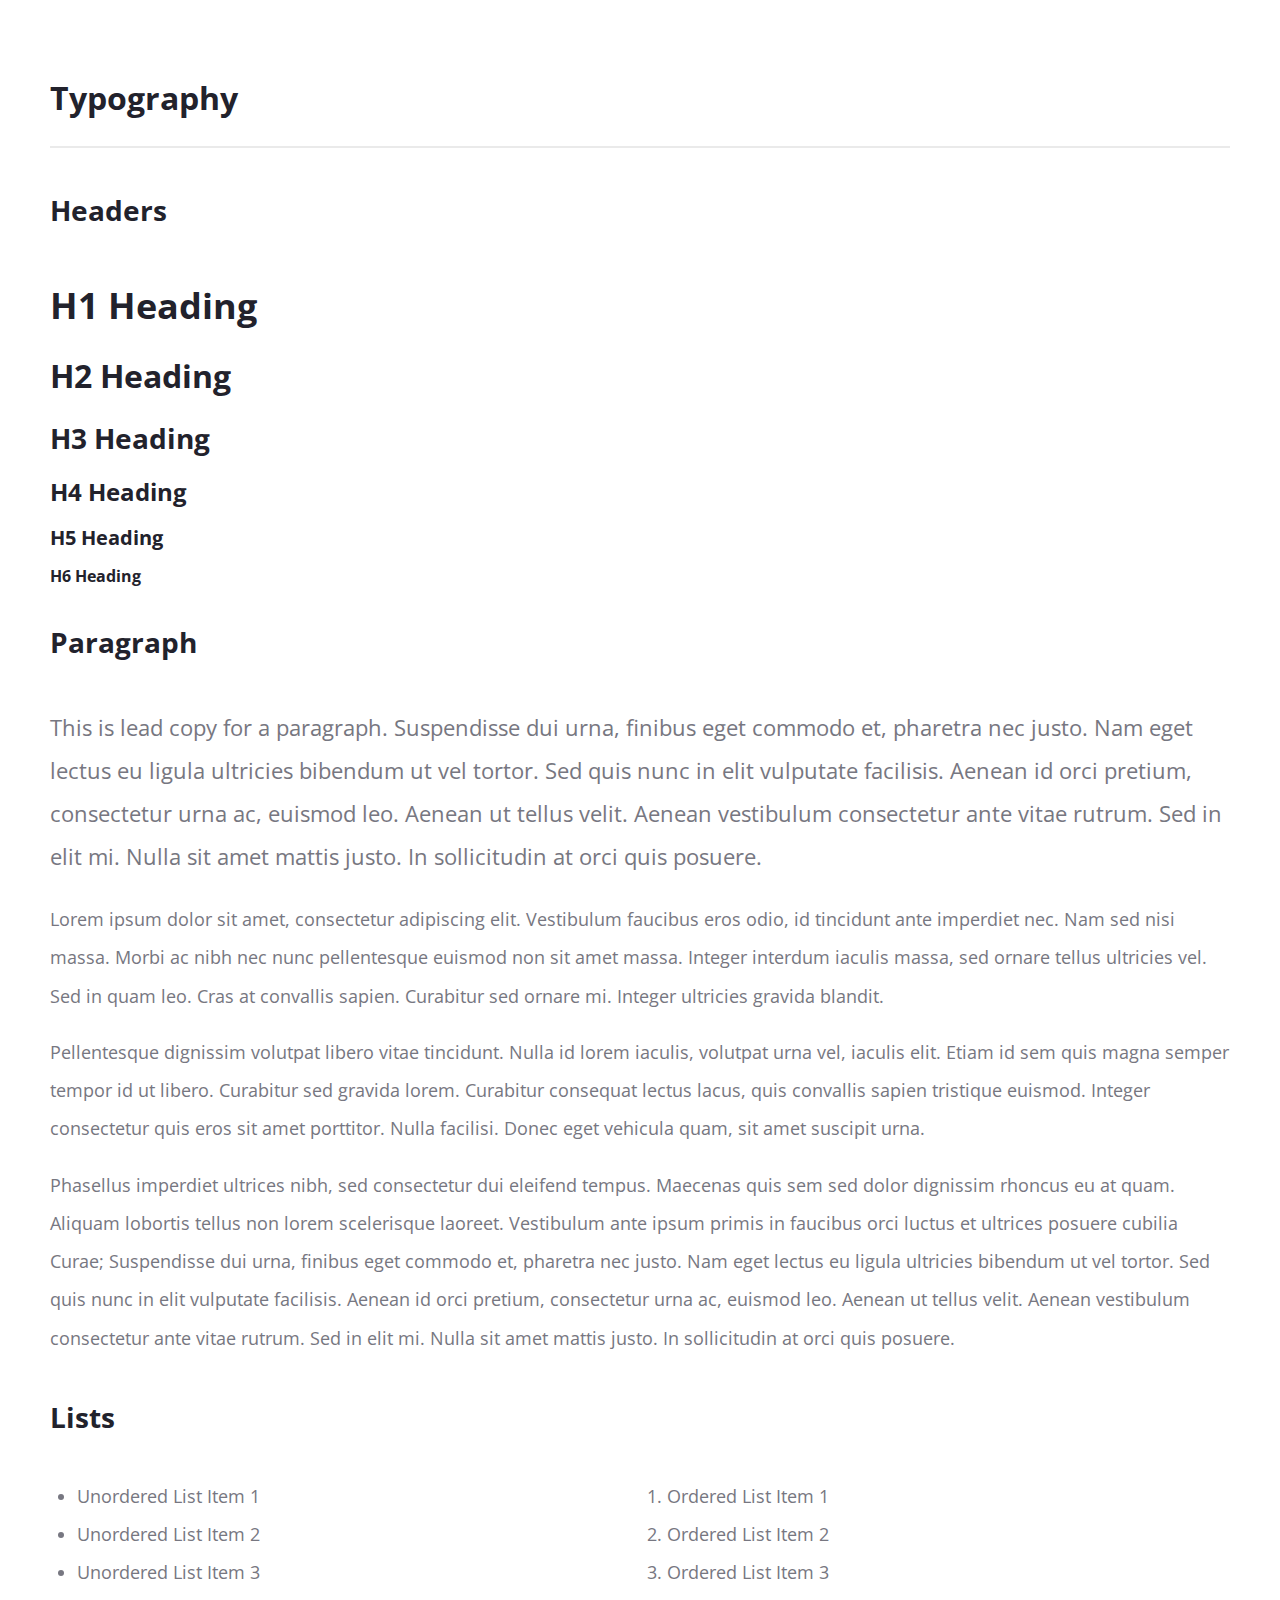
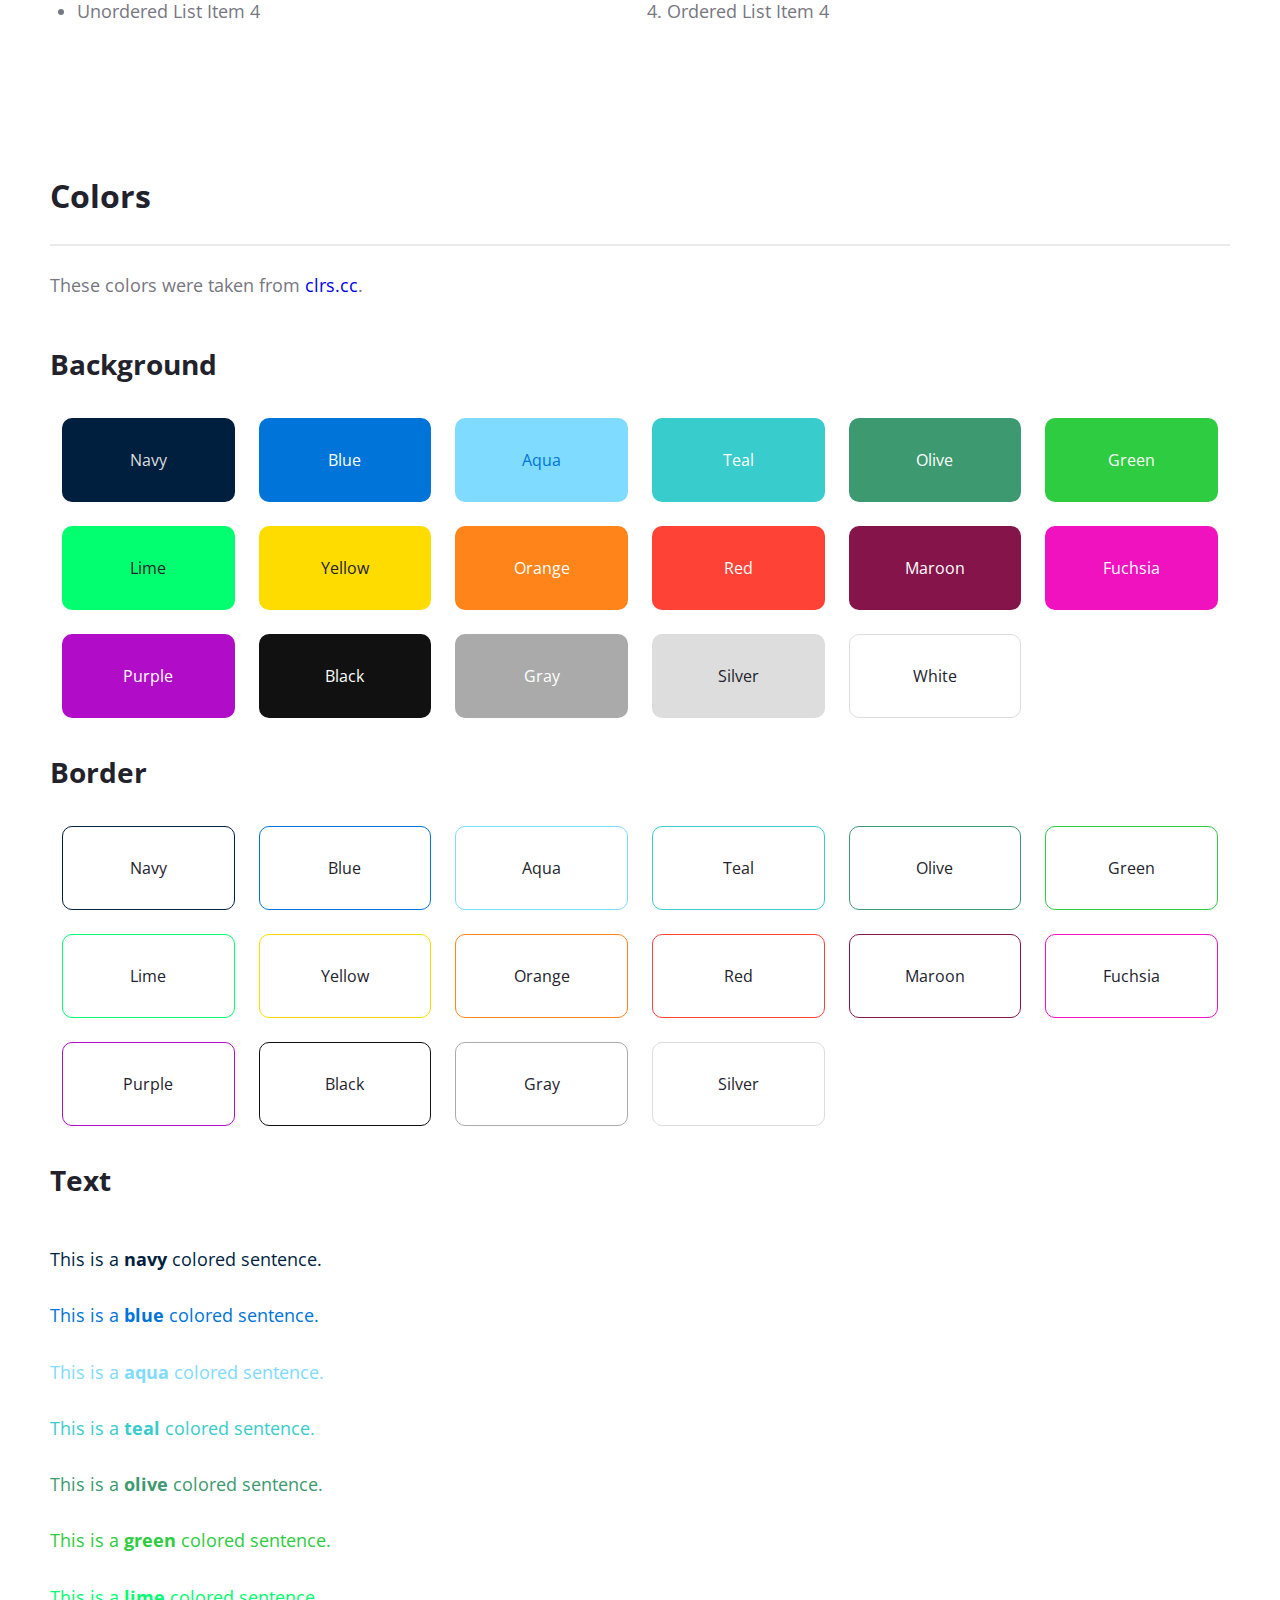
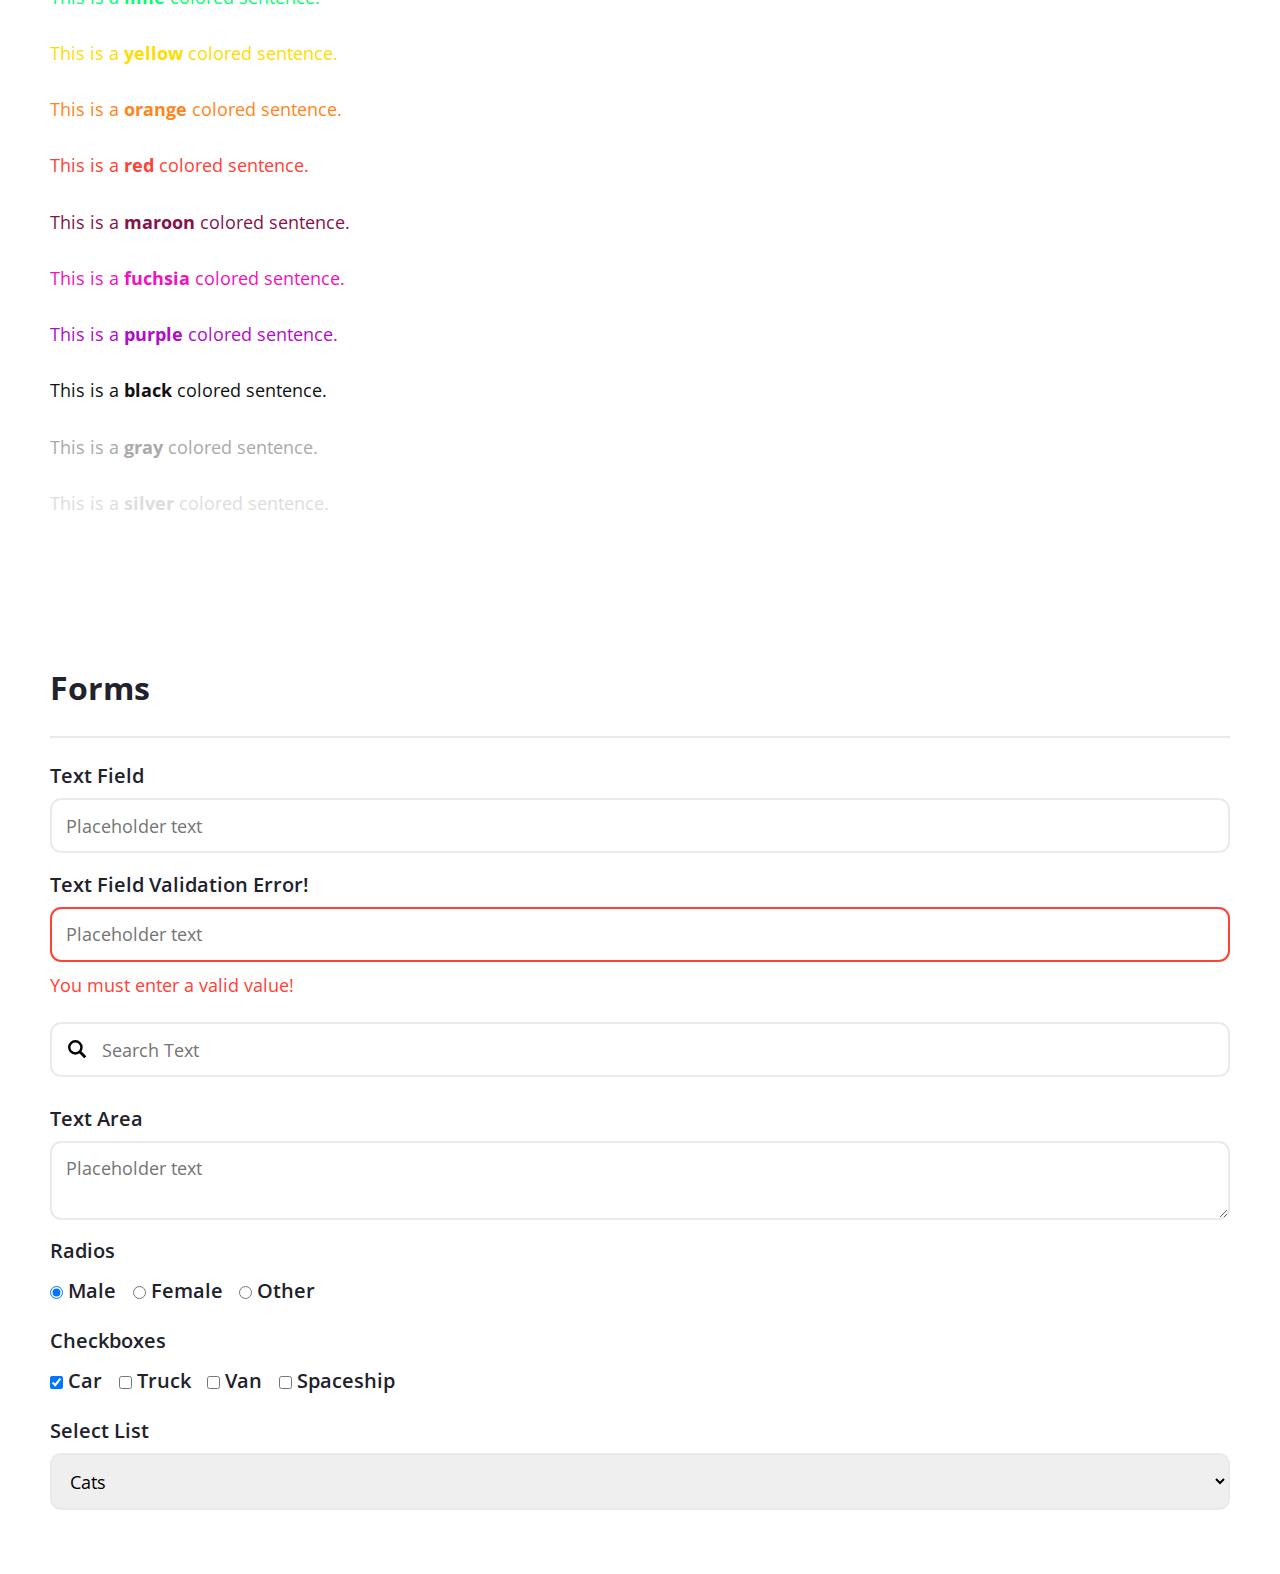
==== commit d4c5c475: "(0) Updated form styles. (1) Added search bar." ====
--- a/index.html
+++ b/index.html
@@ -2,7 +2,7 @@
 	<head>
 		<title>Matts Bootstrap Examples</title>
 		<link href='https://fonts.googleapis.com/css?family=Open+Sans:400,300,300italic,400italic,600,600italic,700,700italic,800,800italic' rel='stylesheet' type='text/css'>
-		<link href="stylesheets/mattsBootstrap.css" rel="stylesheet">
+		<link href="stylesheets/base.css" rel="stylesheet">
 		<style type="text/css">
 			@import url(https://fonts.googleapis.com/css?family=Open+Sans:400,300,600,700,800);
 
@@ -208,6 +208,20 @@
 				<input id="textField" type="text" placeholder="Placeholder text" />
 			</div>
 			<div class="column-12">
+				<label for="textField">Text Field Validation Error!</label>
+				<input class="invalid" id="textField" type="text" placeholder="Placeholder text" />
+				<p class="validation">You must enter a valid value!</p>
+			</div>
+			<div class="column-12">
+				<fieldset class="searchBar">
+					<svg class="searchIcon" xmlns="http://www.w3.org/2000/svg" viewBox="0 0 352 352">
+						<circle cx="144" cy="144" r="120" stroke-width="48" fill="none" stroke="black"></circle>
+						<rect x="245" y="205" width="160" height="56" rx="15" ry="15" transform="rotate(45, 245, 205)" fill="black"></rect>
+					</svg>
+					<input placeholder="Search Text" />
+				</fieldset>
+			</div>
+			<div class="column-12">
 				<label for="textArea">Text Area</label>
 				<textarea id="textArea" placeholder="Placeholder text"></textarea>
 			</div>
@@ -243,17 +257,6 @@
 		</section>
 
 		<!--
-		<section class="container center">
-			<div class="column-12"><h1>Inline Forms</h1><hr /></div>
-			<div class="column-12">
-				<div class="inlineForm">
-					<label for="inlineTextField">Text Field</label>
-					<input id="inlineTextField" type="text" placeholder="Placeholder text" />
-					<input type="submit" value="Search" />
-				</div>
-			</div>
-		</section>
-
 		<section class="container center">
 			<div class="column-12"><h1>Buttons</h1><hr /></div>
 			<div class="column-12">
--- a/stylesheets/base.css
+++ b/stylesheets/base.css
@@ -0,0 +1 @@
+/*! normalize.css v4.0.0 | MIT License | github.com/necolas/normalize.css */html{font-family:sans-serif;-ms-text-size-adjust:100%;-webkit-text-size-adjust:100%}body{margin:0}article,aside,details,figcaption,figure,footer,header,main,menu,nav,section,summary{display:block}audio,canvas,progress,video{display:inline-block}audio:not([controls]){display:none;height:0}progress{vertical-align:baseline}template,[hidden]{display:none}a{background-color:transparent}a:active,a:hover{outline-width:0}abbr[title]{border-bottom:none;text-decoration:underline;text-decoration:underline dotted}b,strong{font-weight:inherit}b,strong{font-weight:bolder}dfn{font-style:italic}mark{background-color:#ff0;color:#000}small{font-size:80%}sub,sup{font-size:75%;line-height:0;position:relative;vertical-align:baseline}sub{bottom:-0.25em}sup{top:-0.5em}img{border-style:none}svg:not(:root){overflow:hidden}code,kbd,pre,samp{font-family:monospace, monospace;font-size:1em}figure{margin:1em 40px}hr{box-sizing:content-box;height:0;overflow:visible}button,input,select,textarea{font:inherit}optgroup{font-weight:bold}button,input,select{overflow:visible}button,input,select,textarea{margin:0}button,select{text-transform:none}button,[type="button"],[type="reset"],[type="submit"]{cursor:pointer}[disabled]{cursor:default}button,html [type="button"],[type="reset"],[type="submit"]{-webkit-appearance:button}button::-moz-focus-inner,input::-moz-focus-inner{border:0;padding:0}button:-moz-focusring,input:-moz-focusring{outline:1px dotted ButtonText}fieldset{border:1px solid #c0c0c0;margin:0 2px;padding:0.35em 0.625em 0.75em}legend{box-sizing:border-box;color:inherit;display:table;max-width:100%;padding:0;white-space:normal}textarea{overflow:auto}[type="checkbox"],[type="radio"]{box-sizing:border-box;padding:0}[type="number"]::-webkit-inner-spin-button,[type="number"]::-webkit-outer-spin-button{height:auto}[type="search"]{-webkit-appearance:textfield}[type="search"]::-webkit-search-cancel-button,[type="search"]::-webkit-search-decoration{-webkit-appearance:none}::-moz-selection{background:#2eb5e9;color:#fefefe;text-shadow:none}::selection{background:#2eb5e9;color:#fefefe;text-shadow:none}canvas,iframe,img,svg,video{vertical-align:middle}fieldset{border:0;margin:0;padding:0}textarea{resize:vertical}textarea,input,button{outline:none}*{box-sizing:border-box;vertical-align:top;margin:0;padding:0}*:focus{outline:0}.container{display:flex;flex-wrap:wrap;width:100%}.container:after{content:"";display:table;clear:both}.column-12{width:100%}.column-11{width:91.66667%}.column-10{width:83.33333%}.column-9{width:75%}.column-8{width:66.66667%}.column-7{width:58.33333%}.column-6{width:50%}.column-5{width:41.66667%}.column-4{width:33.33333%}.column-3{width:25%}.column-2{width:16.66667%}.column-1{width:8.33333%}.offset-11{margin-left:91.66667%}.offset-10{margin-left:83.33333%}.offset-9{margin-left:75%}.offset-8{margin-left:66.66667%}.offset-7{margin-left:58.33333%}.offset-6{margin-left:50%}.offset-5{margin-left:41.66667%}.offset-4{margin-left:33.33333%}.offset-3{margin-left:25%}.offset-2{margin-left:16.66667%}.offset-1{margin-left:8.33333%}.offset-0{margin-left:0%}@media screen and (max-width: 981px) and (-webkit-min-device-pixel-ratio: 2) and (orientation: portrait), screen and (max-width: 981px) and (-webkit-min-device-pixel-ratio: 3) and (orientation: portrait){.column-mp-12{width:100%}.column-mp-11{width:91.66667%}.column-mp-10{width:83.33333%}.column-mp-9{width:75%}.column-mp-8{width:66.66667%}.column-mp-7{width:58.33333%}.column-mp-6{width:50%}.column-mp-5{width:41.66667%}.column-mp-4{width:33.33333%}.column-mp-3{width:25%}.column-mp-2{width:16.66667%}.column-mp-1{width:8.33333%}.offset-mp-11{margin-left:91.66667%}.offset-mp-10{margin-left:83.33333%}.offset-mp-9{margin-left:75%}.offset-mp-8{margin-left:66.66667%}.offset-mp-7{margin-left:58.33333%}.offset-mp-6{margin-left:50%}.offset-mp-5{margin-left:41.66667%}.offset-mp-4{margin-left:33.33333%}.offset-mp-3{margin-left:25%}.offset-mp-2{margin-left:16.66667%}.offset-mp-1{margin-left:8.33333%}.offset-mp-0{margin-left:0%}.mobile-portrait-hide{display:none}}@media screen and (max-width: 981px) and (-webkit-min-device-pixel-ratio: 2) and (orientation: landscape), screen and (max-width: 981px) and (-webkit-min-device-pixel-ratio: 3) and (orientation: landscape){.column-ml-12{width:100%}.column-ml-11{width:91.66667%}.column-ml-10{width:83.33333%}.column-ml-9{width:75%}.column-ml-8{width:66.66667%}.column-ml-7{width:58.33333%}.column-ml-6{width:50%}.column-ml-5{width:41.66667%}.column-ml-4{width:33.33333%}.column-ml-3{width:25%}.column-ml-2{width:16.66667%}.column-ml-1{width:8.33333%}.offset-ml-11{margin-left:91.66667%}.offset-ml-10{margin-left:83.33333%}.offset-ml-9{margin-left:75%}.offset-ml-8{margin-left:66.66667%}.offset-ml-7{margin-left:58.33333%}.offset-ml-6{margin-left:50%}.offset-ml-5{margin-left:41.66667%}.offset-ml-4{margin-left:33.33333%}.offset-ml-3{margin-left:25%}.offset-ml-2{margin-left:16.66667%}.offset-ml-1{margin-left:8.33333%}.offset-ml-0{margin-left:0%}.mobile-landscape-hide{display:none}}*{text-rendering:optimizeLegibility !important;-webkit-font-smoothing:antialiased !important}body{color:#22222c;font-family:sans-serif;font-size:16px}@media (-webkit-min-device-pixel-ratio: 2){body{font-size:32px}}@media (-webkit-min-device-pixel-ratio: 3){body{font-size:48px}}@media (-webkit-min-device-pixel-ratio: 4){body{font-size:64px}}h1{font-size:2.25em;line-height:1em}h2{font-size:2.0em;line-height:1em}h3{font-size:1.75em;line-height:1em}h4{font-size:1.5em;line-height:1em}h5{font-size:1.25em;line-height:1em}h6{font-size:1.0em;line-height:1em}ol,ul,p{color:#777781;font-size:1.125em;font-weight:400;line-height:2.125em}ol,ul{padding-left:1.5em}h1,h2,h3,h4,h5,h6,p,ol,ul{margin:1em 0}.lead{font-size:1.35em;line-height:2.0em}a{text-decoration:none}hr{border:0.0625em solid #eaeaea;margin-bottom:1.25em}.center{margin:0 auto}.floatLeft{float:left}.floatRight{float:right}.textLeft{text-align:left}.textRight{text-align:right}.textCenter{text-align:center}.vertically-center-children{align-items:center}.clearfix:after{content:"";display:table;clear:both}.fullWidth{width:100%}.autoWidth{width:auto}label{display:block;width:100%;font-size:1.25em;font-weight:600;line-height:1.75em;margin-bottom:.25em}input,select,textarea{display:block;width:100%;font-size:1.125em;margin-bottom:.75em;border:.125em solid #eaeaea;border-radius:.625em;padding:.75em;transition:border-color 0.5s ease}input:focus,select:focus,textarea:focus{border-color:#2eb5e9}.invalid{border-color:#FF4136;transition:border-color 0.5s ease}.invalid:focus{border-color:#FF851B}.validation{margin-top:-0.5em;color:#FF4136}fieldset{margin-bottom:.625em}fieldset label{padding-right:.625em;display:inline-block;width:auto}.radio{display:inline-block;width:auto;vertical-align:middle;margin:0}.checkbox{display:inline-block;width:auto;vertical-align:middle;margin:0}.searchBar .searchIcon{position:absolute;box-sizing:content-box;padding:1.125em;width:1.125em}.searchBar input{padding-left:2.75em}table{width:100%;border:1px solid #ccc;border-collapse:collapse;margin:20px 0}table thead tr th{text-align:left;padding:10px}table tbody tr td{border-right:1px solid #ccc;border-bottom:1px solid #ccc;padding:10px}table tbody tr td:last-child{border-right:none}table tbody tr:first-child td{border-top:2px solid #333}table tbody tr:last-child td{border-bottom:none}.btn{display:inline-block;border-radius:8px;padding:12px 15px;color:white;background-color:#555;border:1px solid transparent}.btn:hover{background-color:#6f6f6f}.btn-bordered{display:inline-block;border-radius:8px;padding:12px 15px;color:#555;border:1px solid #555}.btn-bordered:hover{border-color:#888}.navy-text{color:#001f3f !important}.navy-background{background-color:#001f3f !important}.navy-border{border-color:#001f3f !important}.blue-text{color:#0074D9 !important}.blue-background{background-color:#0074D9 !important}.blue-border{border-color:#0074D9 !important}.aqua-text{color:#7FDBFF !important}.aqua-background{background-color:#7FDBFF !important}.aqua-border{border-color:#7FDBFF !important}.teal-text{color:#39CCCC !important}.teal-background{background-color:#39CCCC !important}.teal-border{border-color:#39CCCC !important}.olive-text{color:#3D9970 !important}.olive-background{background-color:#3D9970 !important}.olive-border{border-color:#3D9970 !important}.green-text{color:#2ECC40 !important}.green-background{background-color:#2ECC40 !important}.green-border{border-color:#2ECC40 !important}.lime-text{color:#01FF70 !important}.lime-background{background-color:#01FF70 !important}.lime-border{border-color:#01FF70 !important}.yellow-text{color:#FFDC00 !important}.yellow-background{background-color:#FFDC00 !important}.yellow-border{border-color:#FFDC00 !important}.orange-text{color:#FF851B !important}.orange-background{background-color:#FF851B !important}.orange-border{border-color:#FF851B !important}.red-text{color:#FF4136 !important}.red-background{background-color:#FF4136 !important}.red-border{border-color:#FF4136 !important}.maroon-text{color:#85144b !important}.maroon-background{background-color:#85144b !important}.maroon-border{border-color:#85144b !important}.fuchsia-text{color:#F012BE !important}.fuchsia-background{background-color:#F012BE !important}.fuchsia-border{border-color:#F012BE !important}.purple-text{color:#B10DC9 !important}.purple-background{background-color:#B10DC9 !important}.purple-border{border-color:#B10DC9 !important}.black-text{color:#111 !important}.black-background{background-color:#111 !important}.black-border{border-color:#111 !important}.gray-text{color:#aaa !important}.gray-background{background-color:#aaa !important}.gray-border{border-color:#aaa !important}.silver-text{color:#ddd !important}.silver-background{background-color:#ddd !important}.silver-border{border-color:#ddd !important}.white-text{color:#fff !important}.white-background{background-color:#fff !important}.white-border{border-color:#fff !important}.menuBar header .toggle{position:fixed;top:3.125em;right:3.125em;z-index:99}.menuBar header .toggle .text{font-size:1.5em;opacity:0;letter-spacing:2px;text-transform:uppercase;line-height:2.0em;padding-right:.5em;transition:opacity 0.5s ease}.menuBar header .toggle .barsIcon{width:3.0em}.menuBar header .toggle .barsIcon circle{stroke:#333333;fill:none;transition:stroke 0.5s ease}.menuBar header .toggle .barsIcon rect{fill:#333;transition:fill 0.5s ease}.menuBar header .toggle .barsIcon .topBar{transform-origin:50% 50%;transition:all 0.5s ease}.menuBar header .toggle .barsIcon .botBar{transform-origin:50% 50%;transition:all 0.5s ease}.menuBar header .toggle .barsIcon .midBar{transform-origin:50% 50%;transition:all 0.5s ease}.menuBar header .toggle:hover{cursor:pointer}.menuBar header .toggle:hover .text{opacity:1}.menuBar main{background-color:#0dc3ff;padding:9.25em 3.125em 3.125em 3.125em;width:20em;position:fixed;top:0;right:0;bottom:0;z-index:98;text-align:right;transition:right 0.5s ease}.menuBar main .nav{list-style:none;margin:0;padding:0}.menuBar main .nav li{font-size:1.75em;padding:.5em 0}.menuBar main .nav li a{color:#fff;transition:color 0.2s ease}.menuBar main .nav li a:hover{color:#e1e1e1}.menuBar main .social-nav{list-style:none;margin:0;padding:2.5em 0 0 0}.menuBar main .social-nav li{display:inline-block;padding-left:.75em}.menuBar main .social-nav li a{color:#fff;transition:color 0.2s ease}.menuBar main .social-nav li a:hover{color:#e1e1e1}.menuBar .closed header .toggle:hover .barsIcon .topBar{y:295;transform:rotate(90deg);transform-origin:50% 50%}.menuBar .closed header .toggle:hover .barsIcon .botBar{y:295;transform:rotate(90deg);transform-origin:50% 50%}.menuBar .closed header .toggle:hover .barsIcon .midBar{y:295;transform-origin:50% 50%}.menuBar .closed main{right:-20em}.menuBar .open header .toggle .text{color:#fff;opacity:1}.menuBar .open header .toggle .barsIcon circle{stroke:#fff}.menuBar .open header .toggle .barsIcon rect{fill:#fff}.menuBar .open header .toggle:hover .barsIcon .topBar{y:295;transform:rotate(45deg);transform-origin:50% 50%}.menuBar .open header .toggle:hover .barsIcon .botBar{y:295;transform:rotate(-45deg);transform-origin:50% 50%}.menuBar .open header .toggle:hover .barsIcon .midBar{y:295;transform:rotate(-45deg);transform-origin:50% 50%}.menuBar .open main{right:0}
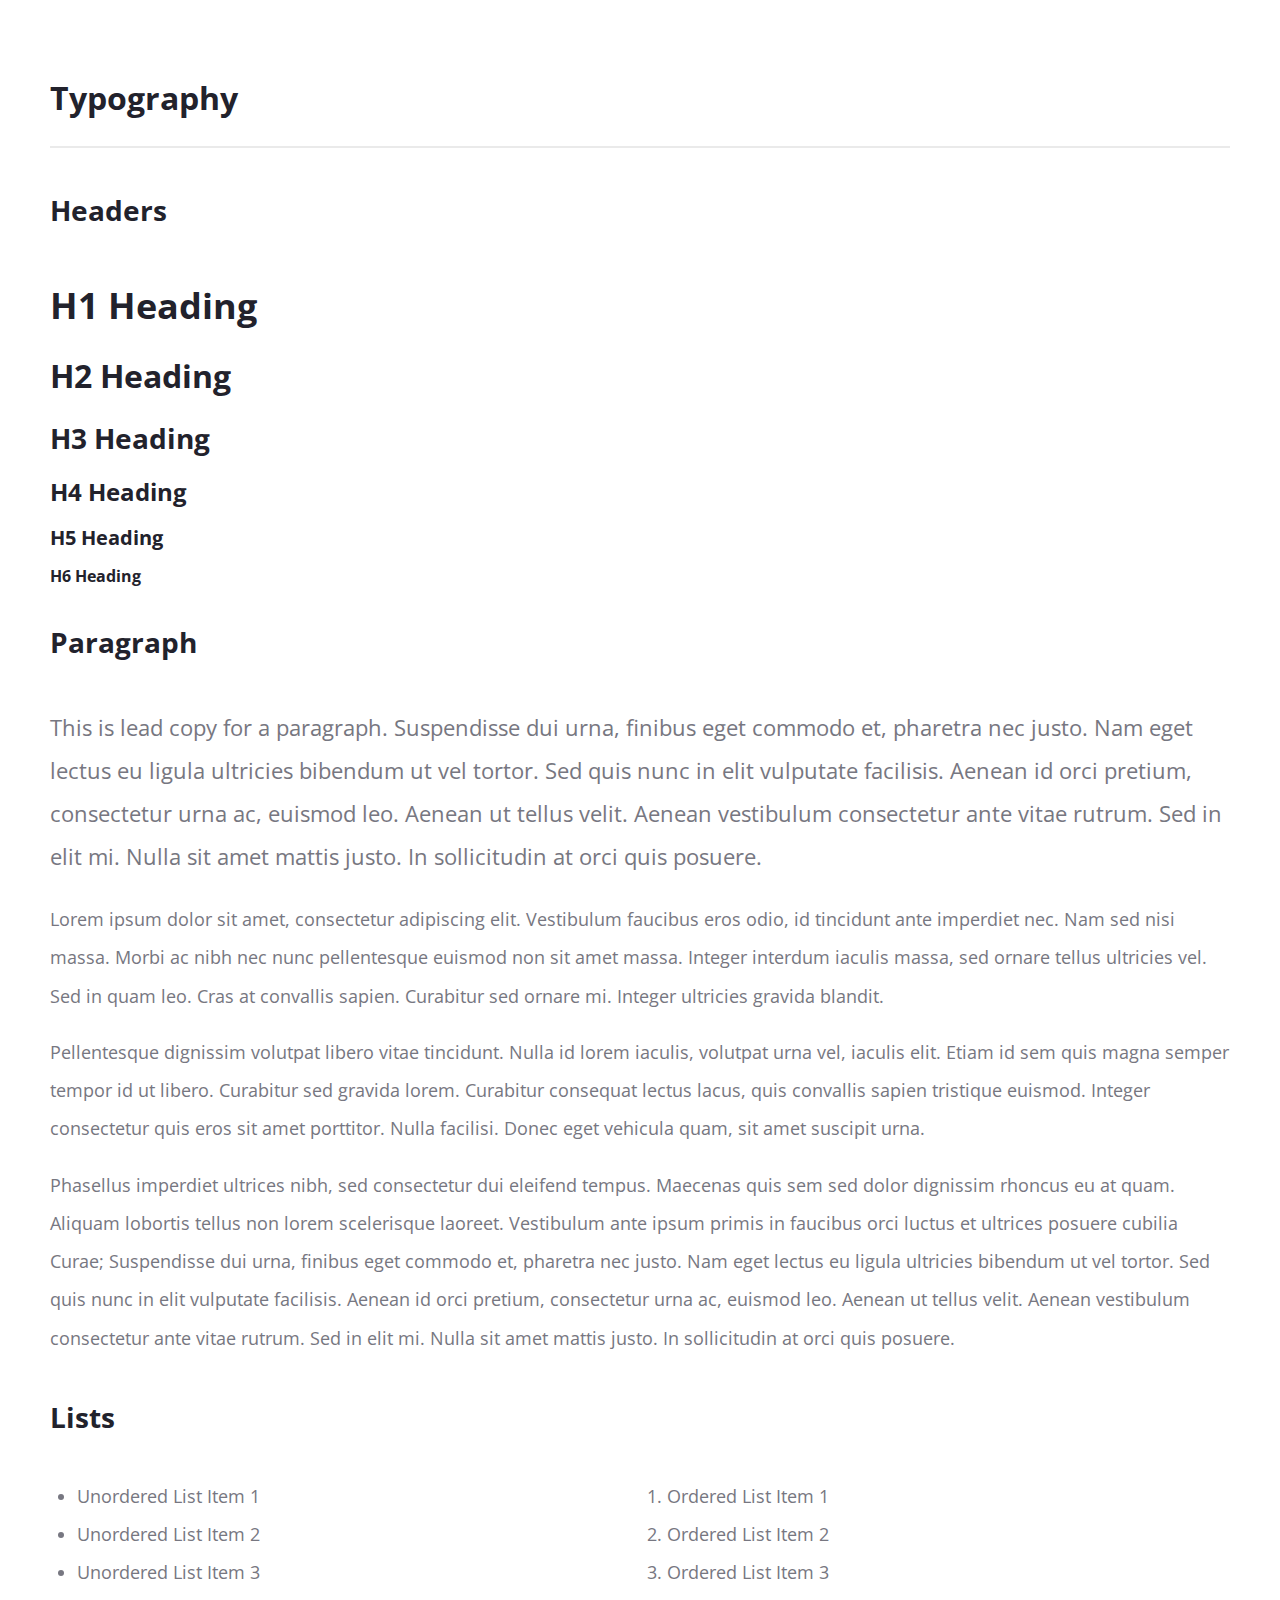
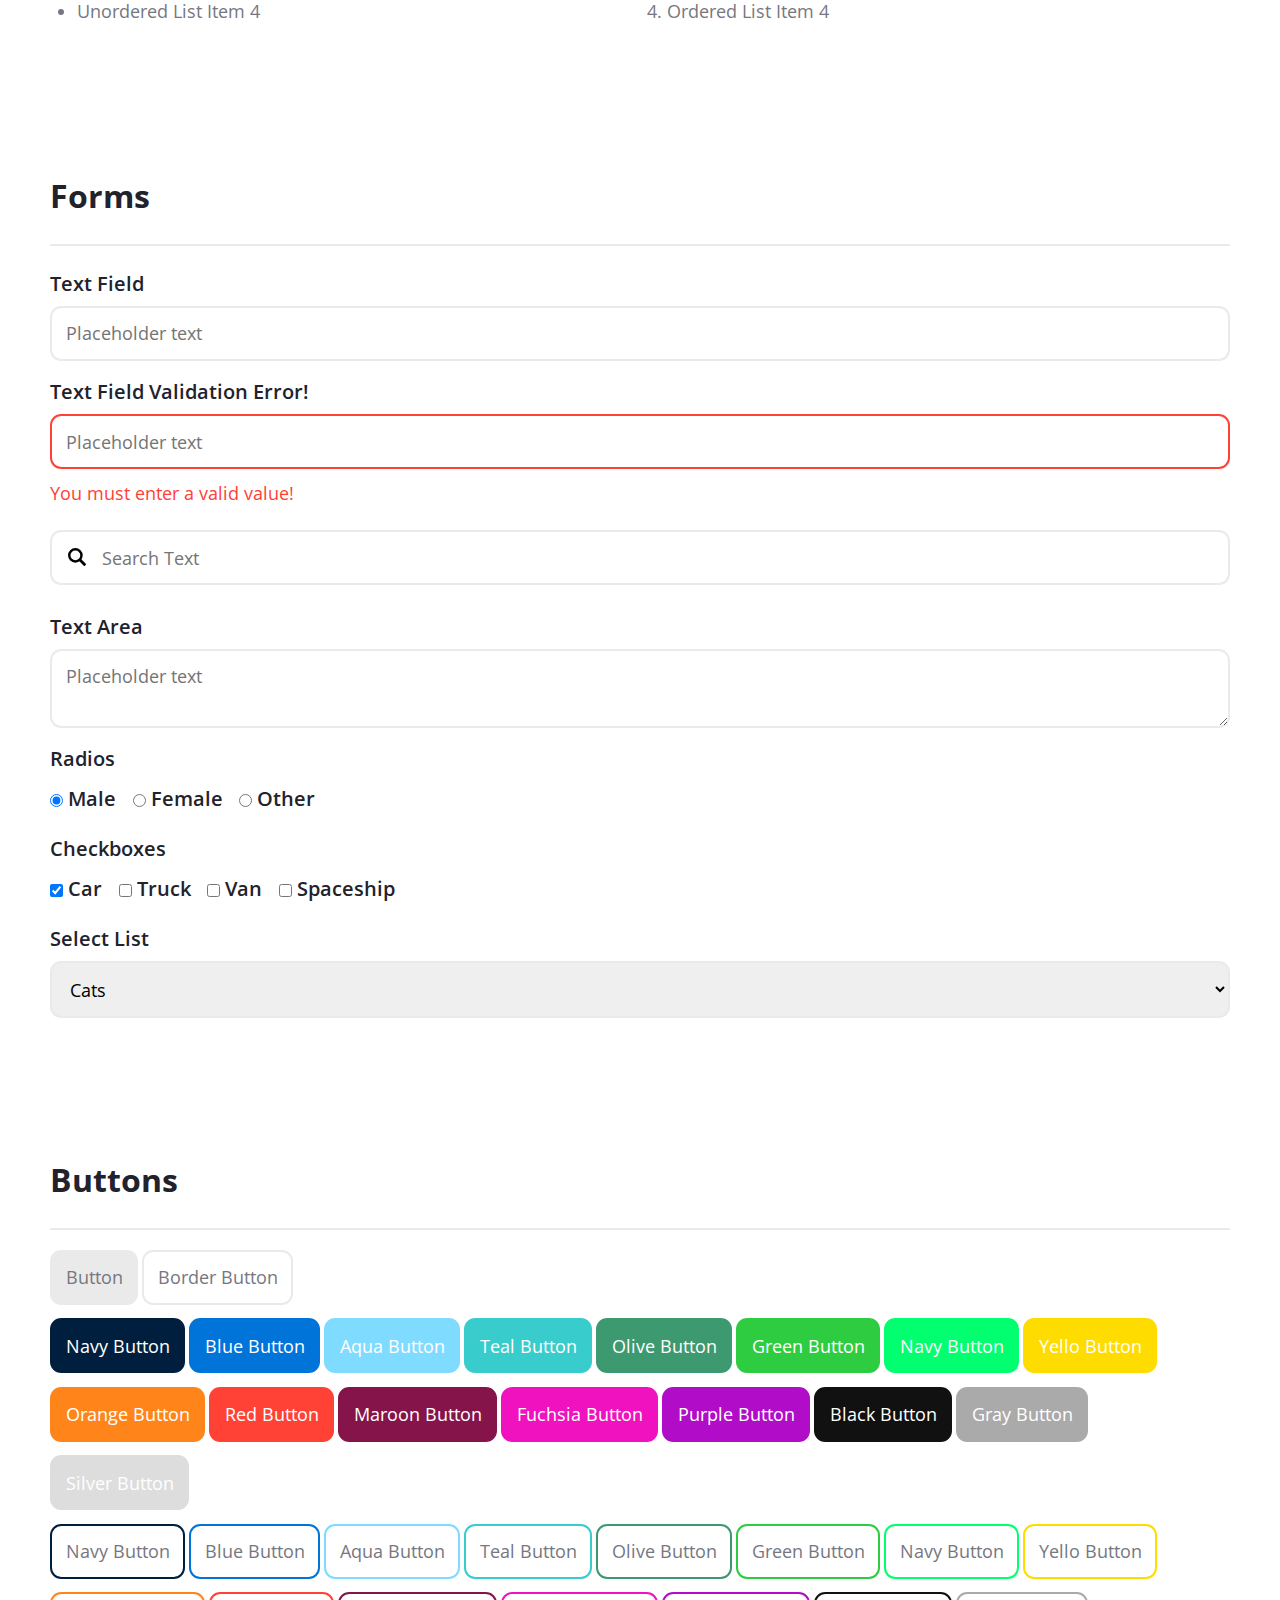
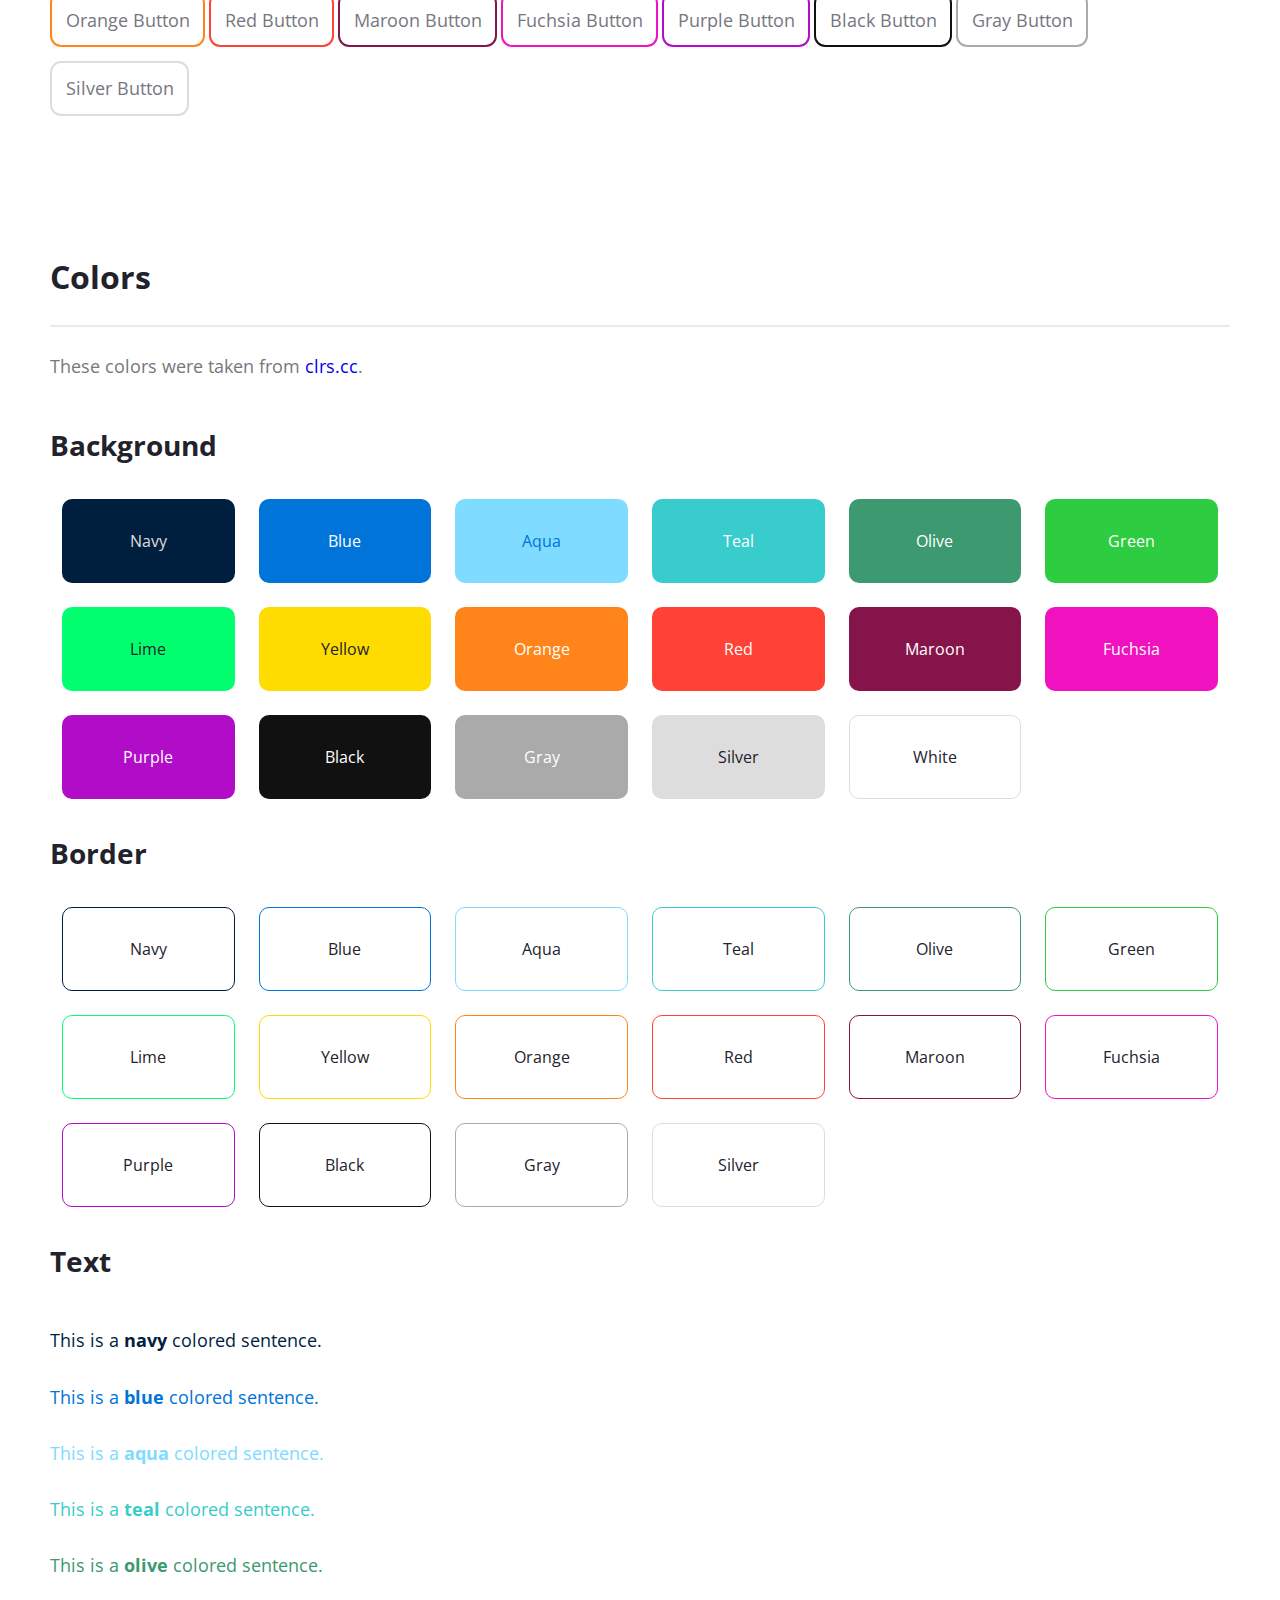
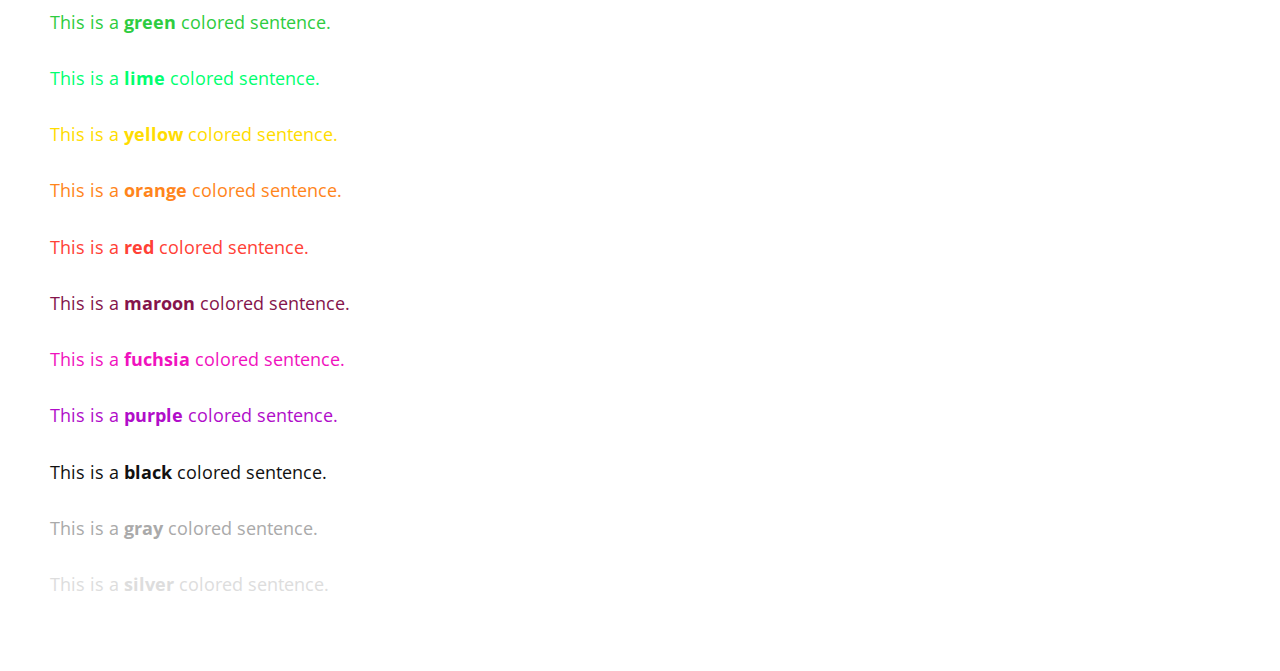
==== commit a8aa9c9f: "Updated buttons code and added colored buttons." ====
--- a/index.html
+++ b/index.html
@@ -69,6 +69,105 @@
 		</section>
 
 		<section class="container center">
+			<div class="column-12"><h2>Forms</h2><hr /></div>
+			<div class="column-12">
+				<label for="textField">Text Field</label>
+				<input id="textField" type="text" placeholder="Placeholder text" />
+			</div>
+			<div class="column-12">
+				<label for="textField">Text Field Validation Error!</label>
+				<input class="invalid" id="textField" type="text" placeholder="Placeholder text" />
+				<p class="validation">You must enter a valid value!</p>
+			</div>
+			<div class="column-12">
+				<fieldset class="searchBar">
+					<svg class="searchIcon" xmlns="http://www.w3.org/2000/svg" viewBox="0 0 352 352">
+						<circle cx="144" cy="144" r="120" stroke-width="48" fill="none" stroke="black"></circle>
+						<rect x="245" y="205" width="160" height="56" rx="15" ry="15" transform="rotate(45, 245, 205)" fill="black"></rect>
+					</svg>
+					<input placeholder="Search Text" />
+				</fieldset>
+			</div>
+			<div class="column-12">
+				<label for="textArea">Text Area</label>
+				<textarea id="textArea" placeholder="Placeholder text"></textarea>
+			</div>
+			<div class="column-12">
+				<label for="gender">Radios</label>
+				<fieldset>
+					<label><input type="radio" class="radio" name="gender" value="male" checked> Male</label>
+					<label><input type="radio" class="radio" name="gender" value="female"> Female</label>
+					<label><input type="radio" class="radio" name="gender" value="other"> Other</label>
+				</fieldset>
+			</div>
+			<div class="column-12">
+				<label for="automobile">Checkboxes</label>
+				<fieldset>
+					<label><input type="checkbox" class="checkbox" name="automobile" value="Car" checked> Car</label>
+					<label><input type="checkbox" class="checkbox" name="automobile" value="Truck"> Truck</label>
+					<label><input type="checkbox" class="checkbox" name="automobile" value="Van"> Van</label>
+					<label><input type="checkbox" class="checkbox" name="automobile" value="Spaceship"> Spaceship</label>
+				</fieldset>
+			</div>
+			<div class="column-12">
+				<label for="pets">Select List</label>
+				<select id="pets">
+					<optgroup label="Normal Pets">
+						<option value="Cats">Cats</option>
+						<option value="Dogs">Dogs</option>
+					</optgroup>
+					<option value="spaceMonkey">Space Monkey</option>
+					<option value="dragon">Dragon</option>
+					<option value="Other">Other</option>
+				</select>
+			</div>
+		</section>
+
+		<section class="container center">
+			<div class="column-12"><h2>Buttons</h2><hr /></div>
+			<div class="column-12">
+				<a href="#" class="btn">Button</a>
+				<a href="#" class="btn-bordered">Border Button</a>
+			</div>
+			<div class="column-12">
+				<a href="#" class="btn navy-btn white-text">Navy Button</a>
+				<a href="#" class="btn blue-btn white-text">Blue Button</a>
+				<a href="#" class="btn aqua-btn white-text">Aqua Button</a>
+				<a href="#" class="btn teal-btn white-text">Teal Button</a>
+				<a href="#" class="btn olive-btn white-text">Olive Button</a>
+				<a href="#" class="btn green-btn white-text">Green Button</a>
+				<a href="#" class="btn lime-btn white-text">Navy Button</a>
+				<a href="#" class="btn yellow-btn white-text">Yello Button</a>
+				<a href="#" class="btn orange-btn white-text">Orange Button</a>
+				<a href="#" class="btn red-btn white-text">Red Button</a>
+				<a href="#" class="btn maroon-btn white-text">Maroon Button</a>
+				<a href="#" class="btn fuchsia-btn white-text">Fuchsia Button</a>
+				<a href="#" class="btn purple-btn white-text">Purple Button</a>
+				<a href="#" class="btn black-btn white-text">Black Button</a>
+				<a href="#" class="btn gray-btn white-text">Gray Button</a>
+				<a href="#" class="btn silver-btn white-text">Silver Button</a>
+			</div>
+			<div class="column-12">
+				<a href="#" class="btn navy-btn-bordered">Navy Button</a>
+				<a href="#" class="btn blue-btn-bordered">Blue Button</a>
+				<a href="#" class="btn aqua-btn-bordered">Aqua Button</a>
+				<a href="#" class="btn teal-btn-bordered">Teal Button</a>
+				<a href="#" class="btn olive-btn-bordered">Olive Button</a>
+				<a href="#" class="btn green-btn-bordered">Green Button</a>
+				<a href="#" class="btn lime-btn-bordered">Navy Button</a>
+				<a href="#" class="btn yellow-btn-bordered">Yello Button</a>
+				<a href="#" class="btn orange-btn-bordered">Orange Button</a>
+				<a href="#" class="btn red-btn-bordered">Red Button</a>
+				<a href="#" class="btn maroon-btn-bordered">Maroon Button</a>
+				<a href="#" class="btn fuchsia-btn-bordered">Fuchsia Button</a>
+				<a href="#" class="btn purple-btn-bordered">Purple Button</a>
+				<a href="#" class="btn black-btn-bordered">Black Button</a>
+				<a href="#" class="btn gray-btn-bordered">Gray Button</a>
+				<a href="#" class="btn silver-btn-bordered">Silver Button</a>
+			</div>
+		</section>
+
+		<section class="container center">
 			<div class="column-12">
 				<h2>Colors</h2><hr />
 				<p>These colors were taken from <a href="http://clrs.cc/">clrs.cc</a>.</p>
@@ -201,61 +300,6 @@
 			</div>
 		</section>
 
-		<section class="container center">
-			<div class="column-12"><h2>Forms</h2><hr /></div>
-			<div class="column-12">
-				<label for="textField">Text Field</label>
-				<input id="textField" type="text" placeholder="Placeholder text" />
-			</div>
-			<div class="column-12">
-				<label for="textField">Text Field Validation Error!</label>
-				<input class="invalid" id="textField" type="text" placeholder="Placeholder text" />
-				<p class="validation">You must enter a valid value!</p>
-			</div>
-			<div class="column-12">
-				<fieldset class="searchBar">
-					<svg class="searchIcon" xmlns="http://www.w3.org/2000/svg" viewBox="0 0 352 352">
-						<circle cx="144" cy="144" r="120" stroke-width="48" fill="none" stroke="black"></circle>
-						<rect x="245" y="205" width="160" height="56" rx="15" ry="15" transform="rotate(45, 245, 205)" fill="black"></rect>
-					</svg>
-					<input placeholder="Search Text" />
-				</fieldset>
-			</div>
-			<div class="column-12">
-				<label for="textArea">Text Area</label>
-				<textarea id="textArea" placeholder="Placeholder text"></textarea>
-			</div>
-			<div class="column-12">
-				<label for="gender">Radios</label>
-				<fieldset>
-					<label><input type="radio" class="radio" name="gender" value="male" checked> Male</label>
-					<label><input type="radio" class="radio" name="gender" value="female"> Female</label>
-					<label><input type="radio" class="radio" name="gender" value="other"> Other</label>
-				</fieldset>
-			</div>
-			<div class="column-12">
-				<label for="automobile">Checkboxes</label>
-				<fieldset>
-					<label><input type="checkbox" class="checkbox" name="automobile" value="Car" checked> Car</label>
-					<label><input type="checkbox" class="checkbox" name="automobile" value="Truck"> Truck</label>
-					<label><input type="checkbox" class="checkbox" name="automobile" value="Van"> Van</label>
-					<label><input type="checkbox" class="checkbox" name="automobile" value="Spaceship"> Spaceship</label>
-				</fieldset>
-			</div>
-			<div class="column-12">
-				<label for="pets">Select List</label>
-				<select id="pets">
-					<optgroup label="Normal Pets">
-						<option value="Cats">Cats</option>
-						<option value="Dogs">Dogs</option>
-					</optgroup>
-					<option value="spaceMonkey">Space Monkey</option>
-					<option value="dragon">Dragon</option>
-					<option value="Other">Other</option>
-				</select>
-			</div>
-		</section>
-
 		<!--
 		<section class="container center">
 			<div class="column-12"><h1>Buttons</h1><hr /></div>
--- a/stylesheets/base.css
+++ b/stylesheets/base.css
@@ -1 +1 @@
-/*! normalize.css v4.0.0 | MIT License | github.com/necolas/normalize.css */html{font-family:sans-serif;-ms-text-size-adjust:100%;-webkit-text-size-adjust:100%}body{margin:0}article,aside,details,figcaption,figure,footer,header,main,menu,nav,section,summary{display:block}audio,canvas,progress,video{display:inline-block}audio:not([controls]){display:none;height:0}progress{vertical-align:baseline}template,[hidden]{display:none}a{background-color:transparent}a:active,a:hover{outline-width:0}abbr[title]{border-bottom:none;text-decoration:underline;text-decoration:underline dotted}b,strong{font-weight:inherit}b,strong{font-weight:bolder}dfn{font-style:italic}mark{background-color:#ff0;color:#000}small{font-size:80%}sub,sup{font-size:75%;line-height:0;position:relative;vertical-align:baseline}sub{bottom:-0.25em}sup{top:-0.5em}img{border-style:none}svg:not(:root){overflow:hidden}code,kbd,pre,samp{font-family:monospace, monospace;font-size:1em}figure{margin:1em 40px}hr{box-sizing:content-box;height:0;overflow:visible}button,input,select,textarea{font:inherit}optgroup{font-weight:bold}button,input,select{overflow:visible}button,input,select,textarea{margin:0}button,select{text-transform:none}button,[type="button"],[type="reset"],[type="submit"]{cursor:pointer}[disabled]{cursor:default}button,html [type="button"],[type="reset"],[type="submit"]{-webkit-appearance:button}button::-moz-focus-inner,input::-moz-focus-inner{border:0;padding:0}button:-moz-focusring,input:-moz-focusring{outline:1px dotted ButtonText}fieldset{border:1px solid #c0c0c0;margin:0 2px;padding:0.35em 0.625em 0.75em}legend{box-sizing:border-box;color:inherit;display:table;max-width:100%;padding:0;white-space:normal}textarea{overflow:auto}[type="checkbox"],[type="radio"]{box-sizing:border-box;padding:0}[type="number"]::-webkit-inner-spin-button,[type="number"]::-webkit-outer-spin-button{height:auto}[type="search"]{-webkit-appearance:textfield}[type="search"]::-webkit-search-cancel-button,[type="search"]::-webkit-search-decoration{-webkit-appearance:none}::-moz-selection{background:#2eb5e9;color:#fefefe;text-shadow:none}::selection{background:#2eb5e9;color:#fefefe;text-shadow:none}canvas,iframe,img,svg,video{vertical-align:middle}fieldset{border:0;margin:0;padding:0}textarea{resize:vertical}textarea,input,button{outline:none}*{box-sizing:border-box;vertical-align:top;margin:0;padding:0}*:focus{outline:0}.container{display:flex;flex-wrap:wrap;width:100%}.container:after{content:"";display:table;clear:both}.column-12{width:100%}.column-11{width:91.66667%}.column-10{width:83.33333%}.column-9{width:75%}.column-8{width:66.66667%}.column-7{width:58.33333%}.column-6{width:50%}.column-5{width:41.66667%}.column-4{width:33.33333%}.column-3{width:25%}.column-2{width:16.66667%}.column-1{width:8.33333%}.offset-11{margin-left:91.66667%}.offset-10{margin-left:83.33333%}.offset-9{margin-left:75%}.offset-8{margin-left:66.66667%}.offset-7{margin-left:58.33333%}.offset-6{margin-left:50%}.offset-5{margin-left:41.66667%}.offset-4{margin-left:33.33333%}.offset-3{margin-left:25%}.offset-2{margin-left:16.66667%}.offset-1{margin-left:8.33333%}.offset-0{margin-left:0%}@media screen and (max-width: 981px) and (-webkit-min-device-pixel-ratio: 2) and (orientation: portrait), screen and (max-width: 981px) and (-webkit-min-device-pixel-ratio: 3) and (orientation: portrait){.column-mp-12{width:100%}.column-mp-11{width:91.66667%}.column-mp-10{width:83.33333%}.column-mp-9{width:75%}.column-mp-8{width:66.66667%}.column-mp-7{width:58.33333%}.column-mp-6{width:50%}.column-mp-5{width:41.66667%}.column-mp-4{width:33.33333%}.column-mp-3{width:25%}.column-mp-2{width:16.66667%}.column-mp-1{width:8.33333%}.offset-mp-11{margin-left:91.66667%}.offset-mp-10{margin-left:83.33333%}.offset-mp-9{margin-left:75%}.offset-mp-8{margin-left:66.66667%}.offset-mp-7{margin-left:58.33333%}.offset-mp-6{margin-left:50%}.offset-mp-5{margin-left:41.66667%}.offset-mp-4{margin-left:33.33333%}.offset-mp-3{margin-left:25%}.offset-mp-2{margin-left:16.66667%}.offset-mp-1{margin-left:8.33333%}.offset-mp-0{margin-left:0%}.mobile-portrait-hide{display:none}}@media screen and (max-width: 981px) and (-webkit-min-device-pixel-ratio: 2) and (orientation: landscape), screen and (max-width: 981px) and (-webkit-min-device-pixel-ratio: 3) and (orientation: landscape){.column-ml-12{width:100%}.column-ml-11{width:91.66667%}.column-ml-10{width:83.33333%}.column-ml-9{width:75%}.column-ml-8{width:66.66667%}.column-ml-7{width:58.33333%}.column-ml-6{width:50%}.column-ml-5{width:41.66667%}.column-ml-4{width:33.33333%}.column-ml-3{width:25%}.column-ml-2{width:16.66667%}.column-ml-1{width:8.33333%}.offset-ml-11{margin-left:91.66667%}.offset-ml-10{margin-left:83.33333%}.offset-ml-9{margin-left:75%}.offset-ml-8{margin-left:66.66667%}.offset-ml-7{margin-left:58.33333%}.offset-ml-6{margin-left:50%}.offset-ml-5{margin-left:41.66667%}.offset-ml-4{margin-left:33.33333%}.offset-ml-3{margin-left:25%}.offset-ml-2{margin-left:16.66667%}.offset-ml-1{margin-left:8.33333%}.offset-ml-0{margin-left:0%}.mobile-landscape-hide{display:none}}*{text-rendering:optimizeLegibility !important;-webkit-font-smoothing:antialiased !important}body{color:#22222c;font-family:sans-serif;font-size:16px}@media (-webkit-min-device-pixel-ratio: 2){body{font-size:32px}}@media (-webkit-min-device-pixel-ratio: 3){body{font-size:48px}}@media (-webkit-min-device-pixel-ratio: 4){body{font-size:64px}}h1{font-size:2.25em;line-height:1em}h2{font-size:2.0em;line-height:1em}h3{font-size:1.75em;line-height:1em}h4{font-size:1.5em;line-height:1em}h5{font-size:1.25em;line-height:1em}h6{font-size:1.0em;line-height:1em}ol,ul,p{color:#777781;font-size:1.125em;font-weight:400;line-height:2.125em}ol,ul{padding-left:1.5em}h1,h2,h3,h4,h5,h6,p,ol,ul{margin:1em 0}.lead{font-size:1.35em;line-height:2.0em}a{text-decoration:none}hr{border:0.0625em solid #eaeaea;margin-bottom:1.25em}.center{margin:0 auto}.floatLeft{float:left}.floatRight{float:right}.textLeft{text-align:left}.textRight{text-align:right}.textCenter{text-align:center}.vertically-center-children{align-items:center}.clearfix:after{content:"";display:table;clear:both}.fullWidth{width:100%}.autoWidth{width:auto}label{display:block;width:100%;font-size:1.25em;font-weight:600;line-height:1.75em;margin-bottom:.25em}input,select,textarea{display:block;width:100%;font-size:1.125em;margin-bottom:.75em;border:.125em solid #eaeaea;border-radius:.625em;padding:.75em;transition:border-color 0.5s ease}input:focus,select:focus,textarea:focus{border-color:#2eb5e9}.invalid{border-color:#FF4136;transition:border-color 0.5s ease}.invalid:focus{border-color:#FF851B}.validation{margin-top:-0.5em;color:#FF4136}fieldset{margin-bottom:.625em}fieldset label{padding-right:.625em;display:inline-block;width:auto}.radio{display:inline-block;width:auto;vertical-align:middle;margin:0}.checkbox{display:inline-block;width:auto;vertical-align:middle;margin:0}.searchBar .searchIcon{position:absolute;box-sizing:content-box;padding:1.125em;width:1.125em}.searchBar input{padding-left:2.75em}table{width:100%;border:1px solid #ccc;border-collapse:collapse;margin:20px 0}table thead tr th{text-align:left;padding:10px}table tbody tr td{border-right:1px solid #ccc;border-bottom:1px solid #ccc;padding:10px}table tbody tr td:last-child{border-right:none}table tbody tr:first-child td{border-top:2px solid #333}table tbody tr:last-child td{border-bottom:none}.btn{display:inline-block;border-radius:8px;padding:12px 15px;color:white;background-color:#555;border:1px solid transparent}.btn:hover{background-color:#6f6f6f}.btn-bordered{display:inline-block;border-radius:8px;padding:12px 15px;color:#555;border:1px solid #555}.btn-bordered:hover{border-color:#888}.navy-text{color:#001f3f !important}.navy-background{background-color:#001f3f !important}.navy-border{border-color:#001f3f !important}.blue-text{color:#0074D9 !important}.blue-background{background-color:#0074D9 !important}.blue-border{border-color:#0074D9 !important}.aqua-text{color:#7FDBFF !important}.aqua-background{background-color:#7FDBFF !important}.aqua-border{border-color:#7FDBFF !important}.teal-text{color:#39CCCC !important}.teal-background{background-color:#39CCCC !important}.teal-border{border-color:#39CCCC !important}.olive-text{color:#3D9970 !important}.olive-background{background-color:#3D9970 !important}.olive-border{border-color:#3D9970 !important}.green-text{color:#2ECC40 !important}.green-background{background-color:#2ECC40 !important}.green-border{border-color:#2ECC40 !important}.lime-text{color:#01FF70 !important}.lime-background{background-color:#01FF70 !important}.lime-border{border-color:#01FF70 !important}.yellow-text{color:#FFDC00 !important}.yellow-background{background-color:#FFDC00 !important}.yellow-border{border-color:#FFDC00 !important}.orange-text{color:#FF851B !important}.orange-background{background-color:#FF851B !important}.orange-border{border-color:#FF851B !important}.red-text{color:#FF4136 !important}.red-background{background-color:#FF4136 !important}.red-border{border-color:#FF4136 !important}.maroon-text{color:#85144b !important}.maroon-background{background-color:#85144b !important}.maroon-border{border-color:#85144b !important}.fuchsia-text{color:#F012BE !important}.fuchsia-background{background-color:#F012BE !important}.fuchsia-border{border-color:#F012BE !important}.purple-text{color:#B10DC9 !important}.purple-background{background-color:#B10DC9 !important}.purple-border{border-color:#B10DC9 !important}.black-text{color:#111 !important}.black-background{background-color:#111 !important}.black-border{border-color:#111 !important}.gray-text{color:#aaa !important}.gray-background{background-color:#aaa !important}.gray-border{border-color:#aaa !important}.silver-text{color:#ddd !important}.silver-background{background-color:#ddd !important}.silver-border{border-color:#ddd !important}.white-text{color:#fff !important}.white-background{background-color:#fff !important}.white-border{border-color:#fff !important}.menuBar header .toggle{position:fixed;top:3.125em;right:3.125em;z-index:99}.menuBar header .toggle .text{font-size:1.5em;opacity:0;letter-spacing:2px;text-transform:uppercase;line-height:2.0em;padding-right:.5em;transition:opacity 0.5s ease}.menuBar header .toggle .barsIcon{width:3.0em}.menuBar header .toggle .barsIcon circle{stroke:#333333;fill:none;transition:stroke 0.5s ease}.menuBar header .toggle .barsIcon rect{fill:#333;transition:fill 0.5s ease}.menuBar header .toggle .barsIcon .topBar{transform-origin:50% 50%;transition:all 0.5s ease}.menuBar header .toggle .barsIcon .botBar{transform-origin:50% 50%;transition:all 0.5s ease}.menuBar header .toggle .barsIcon .midBar{transform-origin:50% 50%;transition:all 0.5s ease}.menuBar header .toggle:hover{cursor:pointer}.menuBar header .toggle:hover .text{opacity:1}.menuBar main{background-color:#0dc3ff;padding:9.25em 3.125em 3.125em 3.125em;width:20em;position:fixed;top:0;right:0;bottom:0;z-index:98;text-align:right;transition:right 0.5s ease}.menuBar main .nav{list-style:none;margin:0;padding:0}.menuBar main .nav li{font-size:1.75em;padding:.5em 0}.menuBar main .nav li a{color:#fff;transition:color 0.2s ease}.menuBar main .nav li a:hover{color:#e1e1e1}.menuBar main .social-nav{list-style:none;margin:0;padding:2.5em 0 0 0}.menuBar main .social-nav li{display:inline-block;padding-left:.75em}.menuBar main .social-nav li a{color:#fff;transition:color 0.2s ease}.menuBar main .social-nav li a:hover{color:#e1e1e1}.menuBar .closed header .toggle:hover .barsIcon .topBar{y:295;transform:rotate(90deg);transform-origin:50% 50%}.menuBar .closed header .toggle:hover .barsIcon .botBar{y:295;transform:rotate(90deg);transform-origin:50% 50%}.menuBar .closed header .toggle:hover .barsIcon .midBar{y:295;transform-origin:50% 50%}.menuBar .closed main{right:-20em}.menuBar .open header .toggle .text{color:#fff;opacity:1}.menuBar .open header .toggle .barsIcon circle{stroke:#fff}.menuBar .open header .toggle .barsIcon rect{fill:#fff}.menuBar .open header .toggle:hover .barsIcon .topBar{y:295;transform:rotate(45deg);transform-origin:50% 50%}.menuBar .open header .toggle:hover .barsIcon .botBar{y:295;transform:rotate(-45deg);transform-origin:50% 50%}.menuBar .open header .toggle:hover .barsIcon .midBar{y:295;transform:rotate(-45deg);transform-origin:50% 50%}.menuBar .open main{right:0}
+/*! normalize.css v4.0.0 | MIT License | github.com/necolas/normalize.css */html{font-family:sans-serif;-ms-text-size-adjust:100%;-webkit-text-size-adjust:100%}body{margin:0}article,aside,details,figcaption,figure,footer,header,main,menu,nav,section,summary{display:block}audio,canvas,progress,video{display:inline-block}audio:not([controls]){display:none;height:0}progress{vertical-align:baseline}template,[hidden]{display:none}a{background-color:transparent}a:active,a:hover{outline-width:0}abbr[title]{border-bottom:none;text-decoration:underline;text-decoration:underline dotted}b,strong{font-weight:inherit}b,strong{font-weight:bolder}dfn{font-style:italic}mark{background-color:#ff0;color:#000}small{font-size:80%}sub,sup{font-size:75%;line-height:0;position:relative;vertical-align:baseline}sub{bottom:-0.25em}sup{top:-0.5em}img{border-style:none}svg:not(:root){overflow:hidden}code,kbd,pre,samp{font-family:monospace, monospace;font-size:1em}figure{margin:1em 40px}hr{box-sizing:content-box;height:0;overflow:visible}button,input,select,textarea{font:inherit}optgroup{font-weight:bold}button,input,select{overflow:visible}button,input,select,textarea{margin:0}button,select{text-transform:none}button,[type="button"],[type="reset"],[type="submit"]{cursor:pointer}[disabled]{cursor:default}button,html [type="button"],[type="reset"],[type="submit"]{-webkit-appearance:button}button::-moz-focus-inner,input::-moz-focus-inner{border:0;padding:0}button:-moz-focusring,input:-moz-focusring{outline:1px dotted ButtonText}fieldset{border:1px solid #c0c0c0;margin:0 2px;padding:0.35em 0.625em 0.75em}legend{box-sizing:border-box;color:inherit;display:table;max-width:100%;padding:0;white-space:normal}textarea{overflow:auto}[type="checkbox"],[type="radio"]{box-sizing:border-box;padding:0}[type="number"]::-webkit-inner-spin-button,[type="number"]::-webkit-outer-spin-button{height:auto}[type="search"]{-webkit-appearance:textfield}[type="search"]::-webkit-search-cancel-button,[type="search"]::-webkit-search-decoration{-webkit-appearance:none}::-moz-selection{background:#2eb5e9;color:#fefefe;text-shadow:none}::selection{background:#2eb5e9;color:#fefefe;text-shadow:none}canvas,iframe,img,svg,video{vertical-align:middle}fieldset{border:0;margin:0;padding:0}textarea{resize:vertical}textarea,input,button{outline:none}*{box-sizing:border-box;vertical-align:top;margin:0;padding:0}*:focus{outline:0}.container{display:flex;flex-wrap:wrap;width:100%}.container:after{content:"";display:table;clear:both}.column-12{width:100%}.column-11{width:91.66667%}.column-10{width:83.33333%}.column-9{width:75%}.column-8{width:66.66667%}.column-7{width:58.33333%}.column-6{width:50%}.column-5{width:41.66667%}.column-4{width:33.33333%}.column-3{width:25%}.column-2{width:16.66667%}.column-1{width:8.33333%}.offset-11{margin-left:91.66667%}.offset-10{margin-left:83.33333%}.offset-9{margin-left:75%}.offset-8{margin-left:66.66667%}.offset-7{margin-left:58.33333%}.offset-6{margin-left:50%}.offset-5{margin-left:41.66667%}.offset-4{margin-left:33.33333%}.offset-3{margin-left:25%}.offset-2{margin-left:16.66667%}.offset-1{margin-left:8.33333%}.offset-0{margin-left:0%}@media screen and (max-width: 981px) and (-webkit-min-device-pixel-ratio: 2) and (orientation: portrait), screen and (max-width: 981px) and (-webkit-min-device-pixel-ratio: 3) and (orientation: portrait){.column-mp-12{width:100%}.column-mp-11{width:91.66667%}.column-mp-10{width:83.33333%}.column-mp-9{width:75%}.column-mp-8{width:66.66667%}.column-mp-7{width:58.33333%}.column-mp-6{width:50%}.column-mp-5{width:41.66667%}.column-mp-4{width:33.33333%}.column-mp-3{width:25%}.column-mp-2{width:16.66667%}.column-mp-1{width:8.33333%}.offset-mp-11{margin-left:91.66667%}.offset-mp-10{margin-left:83.33333%}.offset-mp-9{margin-left:75%}.offset-mp-8{margin-left:66.66667%}.offset-mp-7{margin-left:58.33333%}.offset-mp-6{margin-left:50%}.offset-mp-5{margin-left:41.66667%}.offset-mp-4{margin-left:33.33333%}.offset-mp-3{margin-left:25%}.offset-mp-2{margin-left:16.66667%}.offset-mp-1{margin-left:8.33333%}.offset-mp-0{margin-left:0%}.mobile-portrait-hide{display:none}}@media screen and (max-width: 981px) and (-webkit-min-device-pixel-ratio: 2) and (orientation: landscape), screen and (max-width: 981px) and (-webkit-min-device-pixel-ratio: 3) and (orientation: landscape){.column-ml-12{width:100%}.column-ml-11{width:91.66667%}.column-ml-10{width:83.33333%}.column-ml-9{width:75%}.column-ml-8{width:66.66667%}.column-ml-7{width:58.33333%}.column-ml-6{width:50%}.column-ml-5{width:41.66667%}.column-ml-4{width:33.33333%}.column-ml-3{width:25%}.column-ml-2{width:16.66667%}.column-ml-1{width:8.33333%}.offset-ml-11{margin-left:91.66667%}.offset-ml-10{margin-left:83.33333%}.offset-ml-9{margin-left:75%}.offset-ml-8{margin-left:66.66667%}.offset-ml-7{margin-left:58.33333%}.offset-ml-6{margin-left:50%}.offset-ml-5{margin-left:41.66667%}.offset-ml-4{margin-left:33.33333%}.offset-ml-3{margin-left:25%}.offset-ml-2{margin-left:16.66667%}.offset-ml-1{margin-left:8.33333%}.offset-ml-0{margin-left:0%}.mobile-landscape-hide{display:none}}*{text-rendering:optimizeLegibility !important;-webkit-font-smoothing:antialiased !important}body{color:#22222c;font-family:sans-serif;font-size:16px}@media (-webkit-min-device-pixel-ratio: 2){body{font-size:32px}}@media (-webkit-min-device-pixel-ratio: 3){body{font-size:48px}}@media (-webkit-min-device-pixel-ratio: 4){body{font-size:64px}}h1{font-size:2.25em;line-height:1em}h2{font-size:2.0em;line-height:1em}h3{font-size:1.75em;line-height:1em}h4{font-size:1.5em;line-height:1em}h5{font-size:1.25em;line-height:1em}h6{font-size:1.0em;line-height:1em}ol,ul,p{color:#777781;font-size:1.125em;font-weight:400;line-height:2.125em}ol,ul{padding-left:1.5em}h1,h2,h3,h4,h5,h6,p,ol,ul{margin:1em 0}.lead{font-size:1.35em;line-height:2.0em}a{text-decoration:none}hr{border:0.0625em solid #eaeaea;margin-bottom:1.25em}.center{margin:0 auto}.floatLeft{float:left}.floatRight{float:right}.textLeft{text-align:left}.textRight{text-align:right}.textCenter{text-align:center}.vertically-center-children{align-items:center}.clearfix:after{content:"";display:table;clear:both}.fullWidth{width:100%}.autoWidth{width:auto}label{display:block;width:100%;font-size:1.25em;font-weight:600;line-height:1.75em;margin-bottom:.25em}input,select,textarea{display:block;width:100%;font-size:1.125em;margin-bottom:.75em;border:.125em solid #eaeaea;border-radius:.625em;padding:.75em;transition:border-color 0.5s ease}input:focus,select:focus,textarea:focus{border-color:#2eb5e9}.invalid{border-color:#FF4136;transition:border-color 0.5s ease}.invalid:focus{border-color:#FF851B}.validation{margin-top:-0.5em;color:#FF4136}fieldset{margin-bottom:.625em}fieldset label{padding-right:.625em;display:inline-block;width:auto}.radio{display:inline-block;width:auto;vertical-align:middle;margin:0}.checkbox{display:inline-block;width:auto;vertical-align:middle;margin:0}.searchBar .searchIcon{position:absolute;box-sizing:content-box;padding:1.125em;width:1.125em}.searchBar input{padding-left:2.75em}table{width:100%;border:1px solid #ccc;border-collapse:collapse;margin:20px 0}table thead tr th{text-align:left;padding:10px}table tbody tr td{border-right:1px solid #ccc;border-bottom:1px solid #ccc;padding:10px}table tbody tr td:last-child{border-right:none}table tbody tr:first-child td{border-top:2px solid #333}table tbody tr:last-child td{border-bottom:none}.btn{display:inline-block;border-radius:.5em;font-size:1.125em;font-weight:400;margin-bottom:.75em;border-radius:.625em;padding:.75em;color:#777781;background-color:#eaeaea;border:0.125em solid #eaeaea;transition:background-color 0.5s ease, color 0.5s ease}.btn:hover{color:#2eb5e9;background-color:transparent}.btn-bordered{display:inline-block;border-radius:.5em;font-size:1.125em;font-weight:400;margin-bottom:.75em;border-radius:.625em;padding:.75em;color:#777781;background-color:transparent;border:0.125em solid #eaeaea;transition:background-color 0.5s ease, color 0.5s ease}.btn-bordered:hover{color:#2eb5e9;background-color:#eaeaea}.navy-btn{background-color:#001f3f;border-color:#001f3f}.navy-btn:hover{color:#001f3f !important;background-color:transparent}.navy-btn-bordered{background-color:transparent;border-color:#001f3f}.navy-btn-bordered:hover{color:white !important;background-color:#001f3f}.blue-btn{background-color:#0074D9;border-color:#0074D9}.blue-btn:hover{color:#0074D9 !important;background-color:transparent}.blue-btn-bordered{background-color:transparent;border-color:#0074D9}.blue-btn-bordered:hover{color:white !important;background-color:#0074D9}.aqua-btn{background-color:#7FDBFF;border-color:#7FDBFF}.aqua-btn:hover{color:#7FDBFF !important;background-color:transparent}.aqua-btn-bordered{background-color:transparent;border-color:#7FDBFF}.aqua-btn-bordered:hover{color:white !important;background-color:#7FDBFF}.teal-btn{background-color:#39CCCC;border-color:#39CCCC}.teal-btn:hover{color:#39CCCC !important;background-color:transparent}.teal-btn-bordered{background-color:transparent;border-color:#39CCCC}.teal-btn-bordered:hover{color:white !important;background-color:#39CCCC}.olive-btn{background-color:#3D9970;border-color:#3D9970}.olive-btn:hover{color:#3D9970 !important;background-color:transparent}.olive-btn-bordered{background-color:transparent;border-color:#3D9970}.olive-btn-bordered:hover{color:white !important;background-color:#3D9970}.green-btn{background-color:#2ECC40;border-color:#2ECC40}.green-btn:hover{color:#2ECC40 !important;background-color:transparent}.green-btn-bordered{background-color:transparent;border-color:#2ECC40}.green-btn-bordered:hover{color:white !important;background-color:#2ECC40}.lime-btn{background-color:#01FF70;border-color:#01FF70}.lime-btn:hover{color:#01FF70 !important;background-color:transparent}.lime-btn-bordered{background-color:transparent;border-color:#01FF70}.lime-btn-bordered:hover{color:white !important;background-color:#01FF70}.yellow-btn{background-color:#FFDC00;border-color:#FFDC00}.yellow-btn:hover{color:#FFDC00 !important;background-color:transparent}.yellow-btn-bordered{background-color:transparent;border-color:#FFDC00}.yellow-btn-bordered:hover{color:white !important;background-color:#FFDC00}.orange-btn{background-color:#FF851B;border-color:#FF851B}.orange-btn:hover{color:#FF851B !important;background-color:transparent}.orange-btn-bordered{background-color:transparent;border-color:#FF851B}.orange-btn-bordered:hover{color:white !important;background-color:#FF851B}.red-btn{background-color:#FF4136;border-color:#FF4136}.red-btn:hover{color:#FF4136 !important;background-color:transparent}.red-btn-bordered{background-color:transparent;border-color:#FF4136}.red-btn-bordered:hover{color:white !important;background-color:#FF4136}.maroon-btn{background-color:#85144b;border-color:#85144b}.maroon-btn:hover{color:#85144b !important;background-color:transparent}.maroon-btn-bordered{background-color:transparent;border-color:#85144b}.maroon-btn-bordered:hover{color:white !important;background-color:#85144b}.fuchsia-btn{background-color:#F012BE;border-color:#F012BE}.fuchsia-btn:hover{color:#F012BE !important;background-color:transparent}.fuchsia-btn-bordered{background-color:transparent;border-color:#F012BE}.fuchsia-btn-bordered:hover{color:white !important;background-color:#F012BE}.purple-btn{background-color:#B10DC9;border-color:#B10DC9}.purple-btn:hover{color:#B10DC9 !important;background-color:transparent}.purple-btn-bordered{background-color:transparent;border-color:#B10DC9}.purple-btn-bordered:hover{color:white !important;background-color:#B10DC9}.black-btn{background-color:#111;border-color:#111}.black-btn:hover{color:#111 !important;background-color:transparent}.black-btn-bordered{background-color:transparent;border-color:#111}.black-btn-bordered:hover{color:white !important;background-color:#111}.gray-btn{background-color:#aaa;border-color:#aaa}.gray-btn:hover{color:#aaa !important;background-color:transparent}.gray-btn-bordered{background-color:transparent;border-color:#aaa}.gray-btn-bordered:hover{color:white !important;background-color:#aaa}.silver-btn{background-color:#ddd;border-color:#ddd}.silver-btn:hover{color:#ddd !important;background-color:transparent}.silver-btn-bordered{background-color:transparent;border-color:#ddd}.silver-btn-bordered:hover{color:white !important;background-color:#ddd}.white-btn{background-color:#fff;border-color:#fff}.white-btn:hover{color:#fff !important;background-color:transparent}.white-btn-bordered{background-color:transparent;border-color:#fff}.white-btn-bordered:hover{color:white !important;background-color:#fff}.navy-text{color:#001f3f !important}.navy-background{background-color:#001f3f !important}.navy-border{border-color:#001f3f !important}.blue-text{color:#0074D9 !important}.blue-background{background-color:#0074D9 !important}.blue-border{border-color:#0074D9 !important}.aqua-text{color:#7FDBFF !important}.aqua-background{background-color:#7FDBFF !important}.aqua-border{border-color:#7FDBFF !important}.teal-text{color:#39CCCC !important}.teal-background{background-color:#39CCCC !important}.teal-border{border-color:#39CCCC !important}.olive-text{color:#3D9970 !important}.olive-background{background-color:#3D9970 !important}.olive-border{border-color:#3D9970 !important}.green-text{color:#2ECC40 !important}.green-background{background-color:#2ECC40 !important}.green-border{border-color:#2ECC40 !important}.lime-text{color:#01FF70 !important}.lime-background{background-color:#01FF70 !important}.lime-border{border-color:#01FF70 !important}.yellow-text{color:#FFDC00 !important}.yellow-background{background-color:#FFDC00 !important}.yellow-border{border-color:#FFDC00 !important}.orange-text{color:#FF851B !important}.orange-background{background-color:#FF851B !important}.orange-border{border-color:#FF851B !important}.red-text{color:#FF4136 !important}.red-background{background-color:#FF4136 !important}.red-border{border-color:#FF4136 !important}.maroon-text{color:#85144b !important}.maroon-background{background-color:#85144b !important}.maroon-border{border-color:#85144b !important}.fuchsia-text{color:#F012BE !important}.fuchsia-background{background-color:#F012BE !important}.fuchsia-border{border-color:#F012BE !important}.purple-text{color:#B10DC9 !important}.purple-background{background-color:#B10DC9 !important}.purple-border{border-color:#B10DC9 !important}.black-text{color:#111 !important}.black-background{background-color:#111 !important}.black-border{border-color:#111 !important}.gray-text{color:#aaa !important}.gray-background{background-color:#aaa !important}.gray-border{border-color:#aaa !important}.silver-text{color:#ddd !important}.silver-background{background-color:#ddd !important}.silver-border{border-color:#ddd !important}.white-text{color:#fff !important}.white-background{background-color:#fff !important}.white-border{border-color:#fff !important}.menuBar header .toggle{position:fixed;top:3.125em;right:3.125em;z-index:99}.menuBar header .toggle .text{font-size:1.5em;opacity:0;letter-spacing:2px;text-transform:uppercase;line-height:2.0em;padding-right:.5em;transition:opacity 0.5s ease}.menuBar header .toggle .barsIcon{width:3.0em}.menuBar header .toggle .barsIcon circle{stroke:#333333;fill:none;transition:stroke 0.5s ease}.menuBar header .toggle .barsIcon rect{fill:#333;transition:fill 0.5s ease}.menuBar header .toggle .barsIcon .topBar{transform-origin:50% 50%;transition:all 0.5s ease}.menuBar header .toggle .barsIcon .botBar{transform-origin:50% 50%;transition:all 0.5s ease}.menuBar header .toggle .barsIcon .midBar{transform-origin:50% 50%;transition:all 0.5s ease}.menuBar header .toggle:hover{cursor:pointer}.menuBar header .toggle:hover .text{opacity:1}.menuBar main{background-color:#0dc3ff;padding:9.25em 3.125em 3.125em 3.125em;width:20em;position:fixed;top:0;right:0;bottom:0;z-index:98;text-align:right;transition:right 0.5s ease}.menuBar main .nav{list-style:none;margin:0;padding:0}.menuBar main .nav li{font-size:1.75em;padding:.5em 0}.menuBar main .nav li a{color:#fff;transition:color 0.2s ease}.menuBar main .nav li a:hover{color:#e1e1e1}.menuBar main .social-nav{list-style:none;margin:0;padding:2.5em 0 0 0}.menuBar main .social-nav li{display:inline-block;padding-left:.75em}.menuBar main .social-nav li a{color:#fff;transition:color 0.2s ease}.menuBar main .social-nav li a:hover{color:#e1e1e1}.menuBar .closed header .toggle:hover .barsIcon .topBar{y:295;transform:rotate(90deg);transform-origin:50% 50%}.menuBar .closed header .toggle:hover .barsIcon .botBar{y:295;transform:rotate(90deg);transform-origin:50% 50%}.menuBar .closed header .toggle:hover .barsIcon .midBar{y:295;transform-origin:50% 50%}.menuBar .closed main{right:-20em}.menuBar .open header .toggle .text{color:#fff;opacity:1}.menuBar .open header .toggle .barsIcon circle{stroke:#fff}.menuBar .open header .toggle .barsIcon rect{fill:#fff}.menuBar .open header .toggle:hover .barsIcon .topBar{y:295;transform:rotate(45deg);transform-origin:50% 50%}.menuBar .open header .toggle:hover .barsIcon .botBar{y:295;transform:rotate(-45deg);transform-origin:50% 50%}.menuBar .open header .toggle:hover .barsIcon .midBar{y:295;transform:rotate(-45deg);transform-origin:50% 50%}.menuBar .open main{right:0}
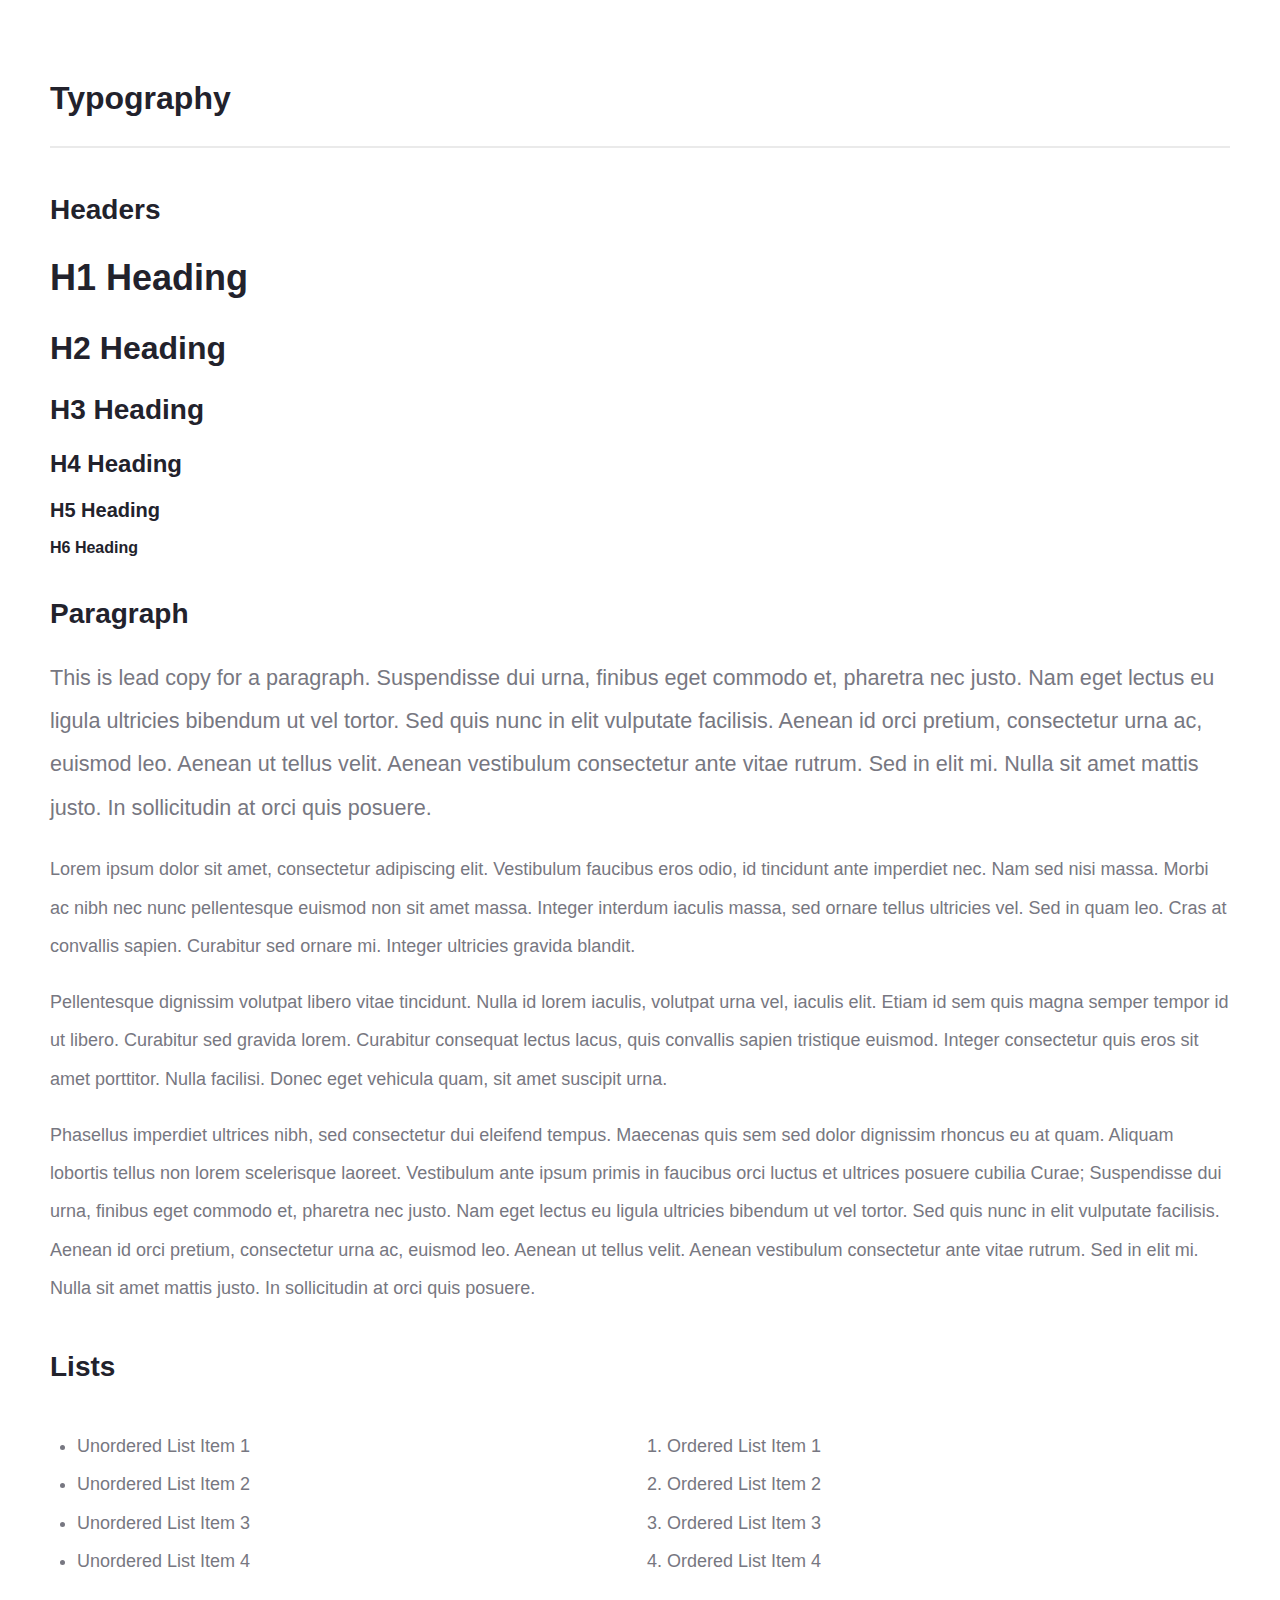
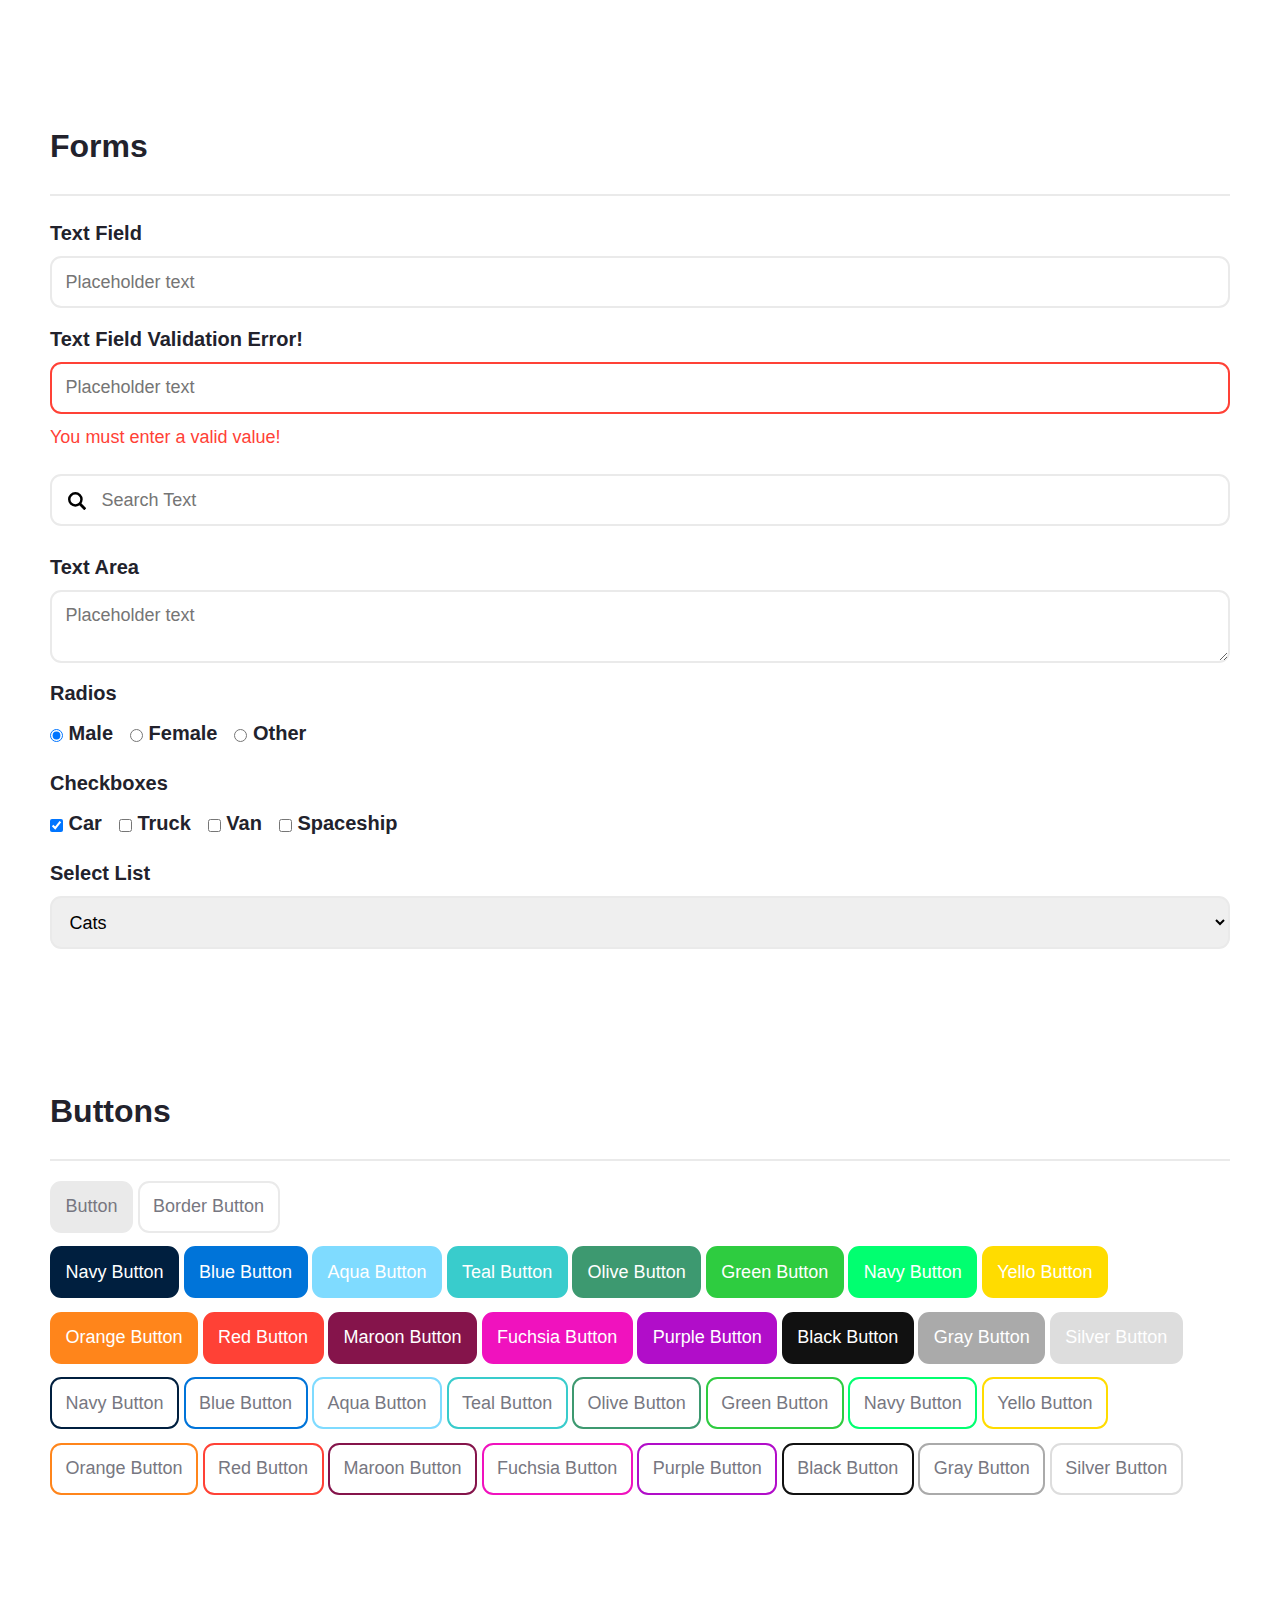
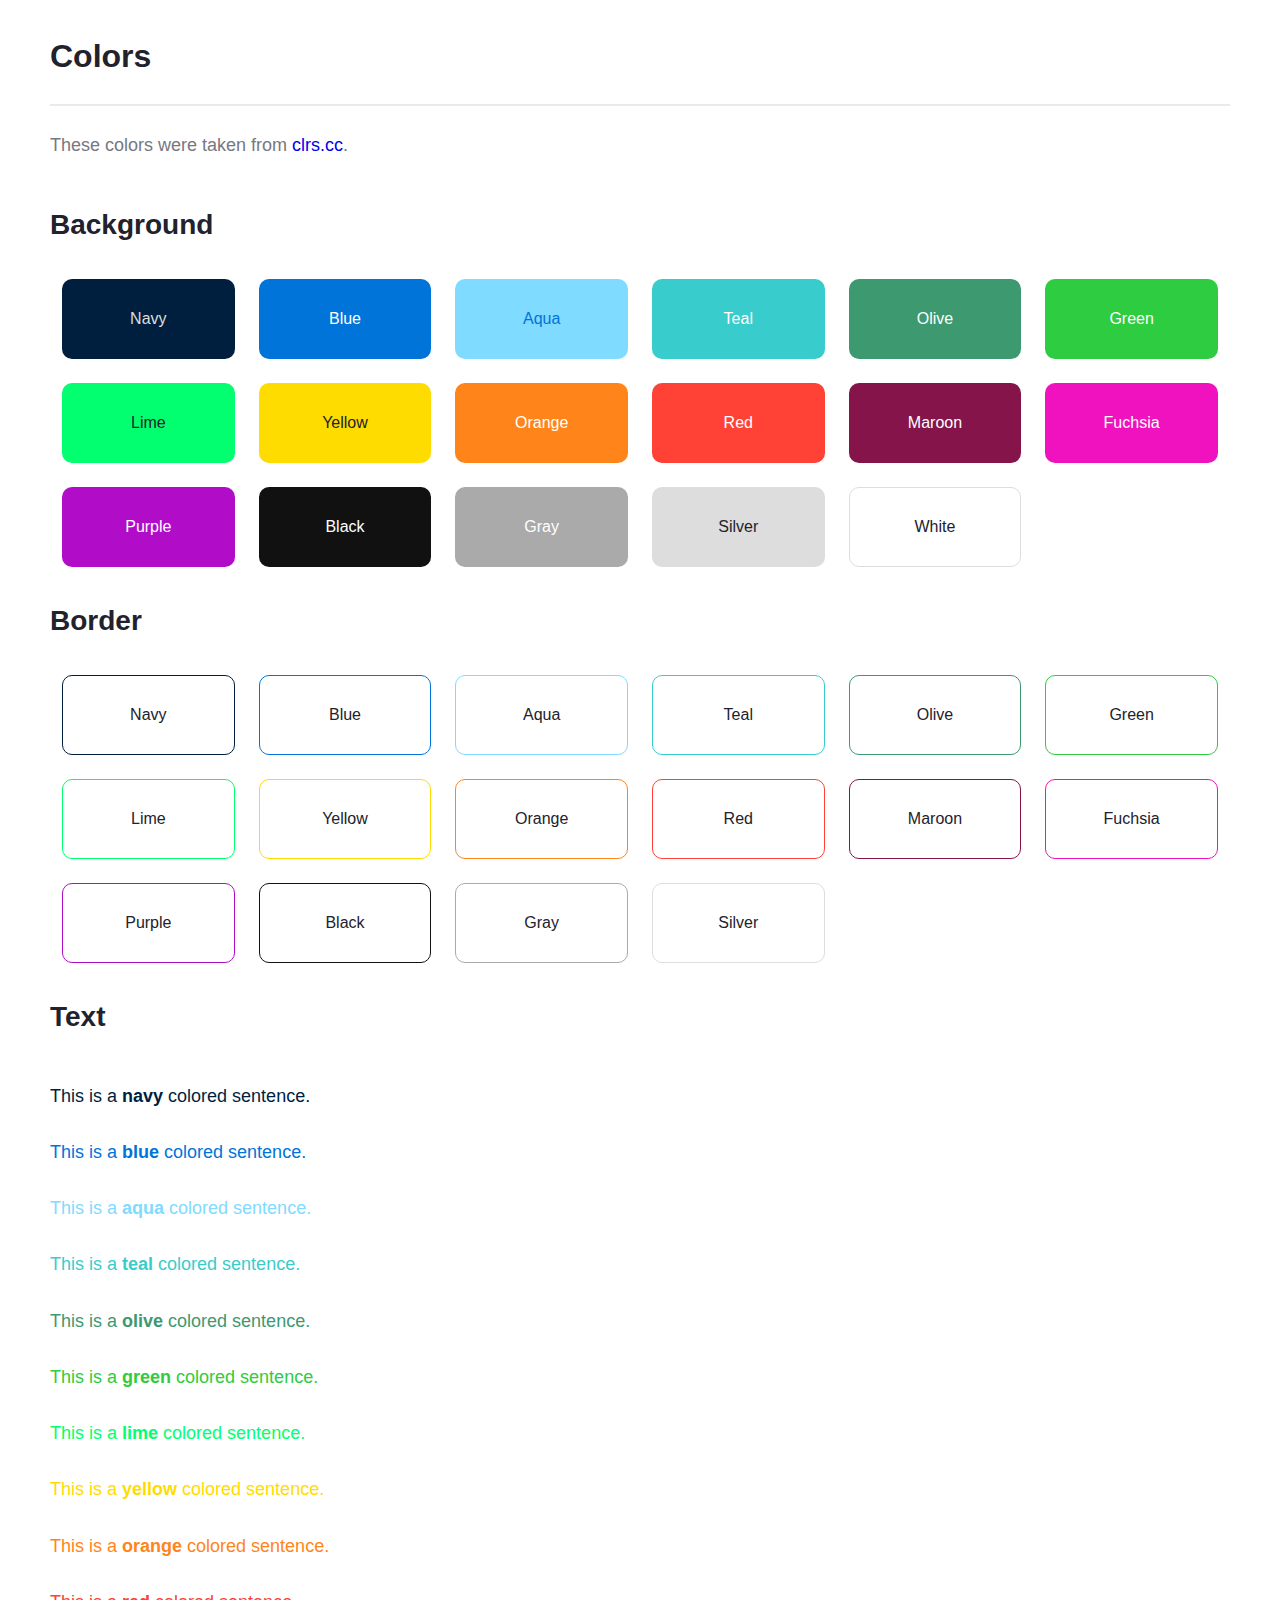
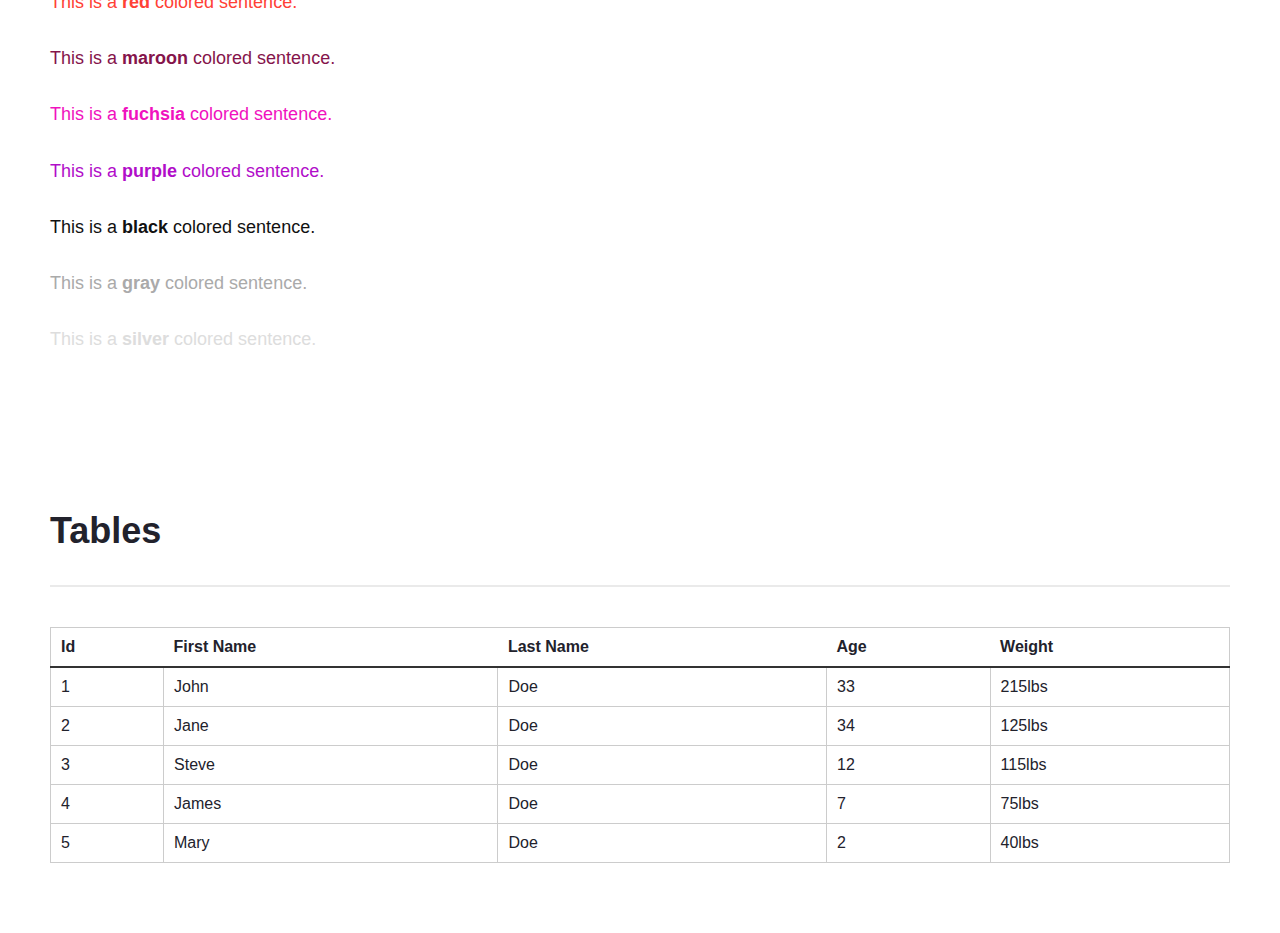
==== commit 0c242060: "Converted remaining pixels to ems." ====
--- a/index.html
+++ b/index.html
@@ -1,40 +1,34 @@
 <html>
 	<head>
 		<title>Matts Bootstrap Examples</title>
-		<link href='https://fonts.googleapis.com/css?family=Open+Sans:400,300,300italic,400italic,600,600italic,700,700italic,800,800italic' rel='stylesheet' type='text/css'>
 		<link href="stylesheets/base.css" rel="stylesheet">
 		<style type="text/css">
-			@import url(https://fonts.googleapis.com/css?family=Open+Sans:400,300,600,700,800);
-
-			body {
-				font-family: 'Open Sans', sans-serif;
-			}
 			.container {
-				padding: 50px;
+				padding: 3.125em;
 			}
 			.display {
-				color: #333;
-				background-color: #eaeaea;
-				padding: 10px 0;
+				color: #333333;
+				background-color: #EAEAEA;
+				padding: 0.625em 0;
 				text-align: center;
-				border-radius: 10px;
-				margin: 12px;
+				border-radius: 0.625em;
+				margin: 0.75em;
 			}
 			.colorBlock {
 				display: block;
-				padding: 30px 20px;
-				margin: 12px;
+				padding: 1.875em 1.25em;
+				margin: 0.75em;
 				text-align: center;
-				border-radius: 10px;
-				border: 1px solid transparent;
+				border-radius: 0.625em;
+				border: 0.0625em solid transparent;
 			}
 		</style>
 	</head>
 	<body>
 		<section class="container center">
 			<div class="column-12"><h2>Typography</h2><hr /></div>
-			<div class="column-12"><h3>Headers</h3></div>
-			<div class="column-12">
+			<div class="column-12">
+				<h3>Headers</h3>
 				<h1>H1 Heading</h1>
 				<h2>H2 Heading</h2>
 				<h3>H3 Heading</h3>
@@ -42,8 +36,8 @@
 				<h5>H5 Heading</h5>
 				<h6>H6 Heading</h6>
 			</div>
-			<div class="column-12"><h3>Paragraph</h3></div>
-			<div class="column-12">
+			<div class="column-12">
+				<h3>Paragraph</h3>
 				<p class="lead">This is lead copy for a paragraph.  Suspendisse dui urna, finibus eget commodo et, pharetra nec justo. Nam eget lectus eu ligula ultricies bibendum ut vel tortor. Sed quis nunc in elit vulputate facilisis. Aenean id orci pretium, consectetur urna ac, euismod leo. Aenean ut tellus velit. Aenean vestibulum consectetur ante vitae rutrum. Sed in elit mi. Nulla sit amet mattis justo. In sollicitudin at orci quis posuere.</p>
 				<p>Lorem ipsum dolor sit amet, consectetur adipiscing elit. Vestibulum faucibus eros odio, id tincidunt ante imperdiet nec. Nam sed nisi massa. Morbi ac nibh nec nunc pellentesque euismod non sit amet massa. Integer interdum iaculis massa, sed ornare tellus ultricies vel. Sed in quam leo. Cras at convallis sapien. Curabitur sed ornare mi. Integer ultricies gravida blandit.</p>
 				<p>Pellentesque dignissim volutpat libero vitae tincidunt. Nulla id lorem iaculis, volutpat urna vel, iaculis elit. Etiam id sem quis magna semper tempor id ut libero. Curabitur sed gravida lorem. Curabitur consequat lectus lacus, quis convallis sapien tristique euismod. Integer consectetur quis eros sit amet porttitor. Nulla facilisi. Donec eget vehicula quam, sit amet suscipit urna.</p>
@@ -300,15 +294,6 @@
 			</div>
 		</section>
 
-		<!--
-		<section class="container center">
-			<div class="column-12"><h1>Buttons</h1><hr /></div>
-			<div class="column-12">
-				<a href="#" class="btn">Button</a>
-				<a href="#" class="btn-bordered">Bordered Button</a>
-			</div>
-		</section>
-
 		<section class="container center">
 			<div class="column-12"><h1>Tables</h1><hr /></div>
 			<div class="column-12">
@@ -363,6 +348,7 @@
 			</div>
 		</section>
 
+		<!--
 		<section class="container center">
 			<div class="column-12"><h1>Fluid Grid</h1><hr /></div>
 			<div class="column-12"><div class="display">Column-12</div></div>
--- a/stylesheets/base.css
+++ b/stylesheets/base.css
@@ -1 +1 @@
-/*! normalize.css v4.0.0 | MIT License | github.com/necolas/normalize.css */html{font-family:sans-serif;-ms-text-size-adjust:100%;-webkit-text-size-adjust:100%}body{margin:0}article,aside,details,figcaption,figure,footer,header,main,menu,nav,section,summary{display:block}audio,canvas,progress,video{display:inline-block}audio:not([controls]){display:none;height:0}progress{vertical-align:baseline}template,[hidden]{display:none}a{background-color:transparent}a:active,a:hover{outline-width:0}abbr[title]{border-bottom:none;text-decoration:underline;text-decoration:underline dotted}b,strong{font-weight:inherit}b,strong{font-weight:bolder}dfn{font-style:italic}mark{background-color:#ff0;color:#000}small{font-size:80%}sub,sup{font-size:75%;line-height:0;position:relative;vertical-align:baseline}sub{bottom:-0.25em}sup{top:-0.5em}img{border-style:none}svg:not(:root){overflow:hidden}code,kbd,pre,samp{font-family:monospace, monospace;font-size:1em}figure{margin:1em 40px}hr{box-sizing:content-box;height:0;overflow:visible}button,input,select,textarea{font:inherit}optgroup{font-weight:bold}button,input,select{overflow:visible}button,input,select,textarea{margin:0}button,select{text-transform:none}button,[type="button"],[type="reset"],[type="submit"]{cursor:pointer}[disabled]{cursor:default}button,html [type="button"],[type="reset"],[type="submit"]{-webkit-appearance:button}button::-moz-focus-inner,input::-moz-focus-inner{border:0;padding:0}button:-moz-focusring,input:-moz-focusring{outline:1px dotted ButtonText}fieldset{border:1px solid #c0c0c0;margin:0 2px;padding:0.35em 0.625em 0.75em}legend{box-sizing:border-box;color:inherit;display:table;max-width:100%;padding:0;white-space:normal}textarea{overflow:auto}[type="checkbox"],[type="radio"]{box-sizing:border-box;padding:0}[type="number"]::-webkit-inner-spin-button,[type="number"]::-webkit-outer-spin-button{height:auto}[type="search"]{-webkit-appearance:textfield}[type="search"]::-webkit-search-cancel-button,[type="search"]::-webkit-search-decoration{-webkit-appearance:none}::-moz-selection{background:#2eb5e9;color:#fefefe;text-shadow:none}::selection{background:#2eb5e9;color:#fefefe;text-shadow:none}canvas,iframe,img,svg,video{vertical-align:middle}fieldset{border:0;margin:0;padding:0}textarea{resize:vertical}textarea,input,button{outline:none}*{box-sizing:border-box;vertical-align:top;margin:0;padding:0}*:focus{outline:0}.container{display:flex;flex-wrap:wrap;width:100%}.container:after{content:"";display:table;clear:both}.column-12{width:100%}.column-11{width:91.66667%}.column-10{width:83.33333%}.column-9{width:75%}.column-8{width:66.66667%}.column-7{width:58.33333%}.column-6{width:50%}.column-5{width:41.66667%}.column-4{width:33.33333%}.column-3{width:25%}.column-2{width:16.66667%}.column-1{width:8.33333%}.offset-11{margin-left:91.66667%}.offset-10{margin-left:83.33333%}.offset-9{margin-left:75%}.offset-8{margin-left:66.66667%}.offset-7{margin-left:58.33333%}.offset-6{margin-left:50%}.offset-5{margin-left:41.66667%}.offset-4{margin-left:33.33333%}.offset-3{margin-left:25%}.offset-2{margin-left:16.66667%}.offset-1{margin-left:8.33333%}.offset-0{margin-left:0%}@media screen and (max-width: 981px) and (-webkit-min-device-pixel-ratio: 2) and (orientation: portrait), screen and (max-width: 981px) and (-webkit-min-device-pixel-ratio: 3) and (orientation: portrait){.column-mp-12{width:100%}.column-mp-11{width:91.66667%}.column-mp-10{width:83.33333%}.column-mp-9{width:75%}.column-mp-8{width:66.66667%}.column-mp-7{width:58.33333%}.column-mp-6{width:50%}.column-mp-5{width:41.66667%}.column-mp-4{width:33.33333%}.column-mp-3{width:25%}.column-mp-2{width:16.66667%}.column-mp-1{width:8.33333%}.offset-mp-11{margin-left:91.66667%}.offset-mp-10{margin-left:83.33333%}.offset-mp-9{margin-left:75%}.offset-mp-8{margin-left:66.66667%}.offset-mp-7{margin-left:58.33333%}.offset-mp-6{margin-left:50%}.offset-mp-5{margin-left:41.66667%}.offset-mp-4{margin-left:33.33333%}.offset-mp-3{margin-left:25%}.offset-mp-2{margin-left:16.66667%}.offset-mp-1{margin-left:8.33333%}.offset-mp-0{margin-left:0%}.mobile-portrait-hide{display:none}}@media screen and (max-width: 981px) and (-webkit-min-device-pixel-ratio: 2) and (orientation: landscape), screen and (max-width: 981px) and (-webkit-min-device-pixel-ratio: 3) and (orientation: landscape){.column-ml-12{width:100%}.column-ml-11{width:91.66667%}.column-ml-10{width:83.33333%}.column-ml-9{width:75%}.column-ml-8{width:66.66667%}.column-ml-7{width:58.33333%}.column-ml-6{width:50%}.column-ml-5{width:41.66667%}.column-ml-4{width:33.33333%}.column-ml-3{width:25%}.column-ml-2{width:16.66667%}.column-ml-1{width:8.33333%}.offset-ml-11{margin-left:91.66667%}.offset-ml-10{margin-left:83.33333%}.offset-ml-9{margin-left:75%}.offset-ml-8{margin-left:66.66667%}.offset-ml-7{margin-left:58.33333%}.offset-ml-6{margin-left:50%}.offset-ml-5{margin-left:41.66667%}.offset-ml-4{margin-left:33.33333%}.offset-ml-3{margin-left:25%}.offset-ml-2{margin-left:16.66667%}.offset-ml-1{margin-left:8.33333%}.offset-ml-0{margin-left:0%}.mobile-landscape-hide{display:none}}*{text-rendering:optimizeLegibility !important;-webkit-font-smoothing:antialiased !important}body{color:#22222c;font-family:sans-serif;font-size:16px}@media (-webkit-min-device-pixel-ratio: 2){body{font-size:32px}}@media (-webkit-min-device-pixel-ratio: 3){body{font-size:48px}}@media (-webkit-min-device-pixel-ratio: 4){body{font-size:64px}}h1{font-size:2.25em;line-height:1em}h2{font-size:2.0em;line-height:1em}h3{font-size:1.75em;line-height:1em}h4{font-size:1.5em;line-height:1em}h5{font-size:1.25em;line-height:1em}h6{font-size:1.0em;line-height:1em}ol,ul,p{color:#777781;font-size:1.125em;font-weight:400;line-height:2.125em}ol,ul{padding-left:1.5em}h1,h2,h3,h4,h5,h6,p,ol,ul{margin:1em 0}.lead{font-size:1.35em;line-height:2.0em}a{text-decoration:none}hr{border:0.0625em solid #eaeaea;margin-bottom:1.25em}.center{margin:0 auto}.floatLeft{float:left}.floatRight{float:right}.textLeft{text-align:left}.textRight{text-align:right}.textCenter{text-align:center}.vertically-center-children{align-items:center}.clearfix:after{content:"";display:table;clear:both}.fullWidth{width:100%}.autoWidth{width:auto}label{display:block;width:100%;font-size:1.25em;font-weight:600;line-height:1.75em;margin-bottom:.25em}input,select,textarea{display:block;width:100%;font-size:1.125em;margin-bottom:.75em;border:.125em solid #eaeaea;border-radius:.625em;padding:.75em;transition:border-color 0.5s ease}input:focus,select:focus,textarea:focus{border-color:#2eb5e9}.invalid{border-color:#FF4136;transition:border-color 0.5s ease}.invalid:focus{border-color:#FF851B}.validation{margin-top:-0.5em;color:#FF4136}fieldset{margin-bottom:.625em}fieldset label{padding-right:.625em;display:inline-block;width:auto}.radio{display:inline-block;width:auto;vertical-align:middle;margin:0}.checkbox{display:inline-block;width:auto;vertical-align:middle;margin:0}.searchBar .searchIcon{position:absolute;box-sizing:content-box;padding:1.125em;width:1.125em}.searchBar input{padding-left:2.75em}table{width:100%;border:1px solid #ccc;border-collapse:collapse;margin:20px 0}table thead tr th{text-align:left;padding:10px}table tbody tr td{border-right:1px solid #ccc;border-bottom:1px solid #ccc;padding:10px}table tbody tr td:last-child{border-right:none}table tbody tr:first-child td{border-top:2px solid #333}table tbody tr:last-child td{border-bottom:none}.btn{display:inline-block;border-radius:.5em;font-size:1.125em;font-weight:400;margin-bottom:.75em;border-radius:.625em;padding:.75em;color:#777781;background-color:#eaeaea;border:0.125em solid #eaeaea;transition:background-color 0.5s ease, color 0.5s ease}.btn:hover{color:#2eb5e9;background-color:transparent}.btn-bordered{display:inline-block;border-radius:.5em;font-size:1.125em;font-weight:400;margin-bottom:.75em;border-radius:.625em;padding:.75em;color:#777781;background-color:transparent;border:0.125em solid #eaeaea;transition:background-color 0.5s ease, color 0.5s ease}.btn-bordered:hover{color:#2eb5e9;background-color:#eaeaea}.navy-btn{background-color:#001f3f;border-color:#001f3f}.navy-btn:hover{color:#001f3f !important;background-color:transparent}.navy-btn-bordered{background-color:transparent;border-color:#001f3f}.navy-btn-bordered:hover{color:white !important;background-color:#001f3f}.blue-btn{background-color:#0074D9;border-color:#0074D9}.blue-btn:hover{color:#0074D9 !important;background-color:transparent}.blue-btn-bordered{background-color:transparent;border-color:#0074D9}.blue-btn-bordered:hover{color:white !important;background-color:#0074D9}.aqua-btn{background-color:#7FDBFF;border-color:#7FDBFF}.aqua-btn:hover{color:#7FDBFF !important;background-color:transparent}.aqua-btn-bordered{background-color:transparent;border-color:#7FDBFF}.aqua-btn-bordered:hover{color:white !important;background-color:#7FDBFF}.teal-btn{background-color:#39CCCC;border-color:#39CCCC}.teal-btn:hover{color:#39CCCC !important;background-color:transparent}.teal-btn-bordered{background-color:transparent;border-color:#39CCCC}.teal-btn-bordered:hover{color:white !important;background-color:#39CCCC}.olive-btn{background-color:#3D9970;border-color:#3D9970}.olive-btn:hover{color:#3D9970 !important;background-color:transparent}.olive-btn-bordered{background-color:transparent;border-color:#3D9970}.olive-btn-bordered:hover{color:white !important;background-color:#3D9970}.green-btn{background-color:#2ECC40;border-color:#2ECC40}.green-btn:hover{color:#2ECC40 !important;background-color:transparent}.green-btn-bordered{background-color:transparent;border-color:#2ECC40}.green-btn-bordered:hover{color:white !important;background-color:#2ECC40}.lime-btn{background-color:#01FF70;border-color:#01FF70}.lime-btn:hover{color:#01FF70 !important;background-color:transparent}.lime-btn-bordered{background-color:transparent;border-color:#01FF70}.lime-btn-bordered:hover{color:white !important;background-color:#01FF70}.yellow-btn{background-color:#FFDC00;border-color:#FFDC00}.yellow-btn:hover{color:#FFDC00 !important;background-color:transparent}.yellow-btn-bordered{background-color:transparent;border-color:#FFDC00}.yellow-btn-bordered:hover{color:white !important;background-color:#FFDC00}.orange-btn{background-color:#FF851B;border-color:#FF851B}.orange-btn:hover{color:#FF851B !important;background-color:transparent}.orange-btn-bordered{background-color:transparent;border-color:#FF851B}.orange-btn-bordered:hover{color:white !important;background-color:#FF851B}.red-btn{background-color:#FF4136;border-color:#FF4136}.red-btn:hover{color:#FF4136 !important;background-color:transparent}.red-btn-bordered{background-color:transparent;border-color:#FF4136}.red-btn-bordered:hover{color:white !important;background-color:#FF4136}.maroon-btn{background-color:#85144b;border-color:#85144b}.maroon-btn:hover{color:#85144b !important;background-color:transparent}.maroon-btn-bordered{background-color:transparent;border-color:#85144b}.maroon-btn-bordered:hover{color:white !important;background-color:#85144b}.fuchsia-btn{background-color:#F012BE;border-color:#F012BE}.fuchsia-btn:hover{color:#F012BE !important;background-color:transparent}.fuchsia-btn-bordered{background-color:transparent;border-color:#F012BE}.fuchsia-btn-bordered:hover{color:white !important;background-color:#F012BE}.purple-btn{background-color:#B10DC9;border-color:#B10DC9}.purple-btn:hover{color:#B10DC9 !important;background-color:transparent}.purple-btn-bordered{background-color:transparent;border-color:#B10DC9}.purple-btn-bordered:hover{color:white !important;background-color:#B10DC9}.black-btn{background-color:#111;border-color:#111}.black-btn:hover{color:#111 !important;background-color:transparent}.black-btn-bordered{background-color:transparent;border-color:#111}.black-btn-bordered:hover{color:white !important;background-color:#111}.gray-btn{background-color:#aaa;border-color:#aaa}.gray-btn:hover{color:#aaa !important;background-color:transparent}.gray-btn-bordered{background-color:transparent;border-color:#aaa}.gray-btn-bordered:hover{color:white !important;background-color:#aaa}.silver-btn{background-color:#ddd;border-color:#ddd}.silver-btn:hover{color:#ddd !important;background-color:transparent}.silver-btn-bordered{background-color:transparent;border-color:#ddd}.silver-btn-bordered:hover{color:white !important;background-color:#ddd}.white-btn{background-color:#fff;border-color:#fff}.white-btn:hover{color:#fff !important;background-color:transparent}.white-btn-bordered{background-color:transparent;border-color:#fff}.white-btn-bordered:hover{color:white !important;background-color:#fff}.navy-text{color:#001f3f !important}.navy-background{background-color:#001f3f !important}.navy-border{border-color:#001f3f !important}.blue-text{color:#0074D9 !important}.blue-background{background-color:#0074D9 !important}.blue-border{border-color:#0074D9 !important}.aqua-text{color:#7FDBFF !important}.aqua-background{background-color:#7FDBFF !important}.aqua-border{border-color:#7FDBFF !important}.teal-text{color:#39CCCC !important}.teal-background{background-color:#39CCCC !important}.teal-border{border-color:#39CCCC !important}.olive-text{color:#3D9970 !important}.olive-background{background-color:#3D9970 !important}.olive-border{border-color:#3D9970 !important}.green-text{color:#2ECC40 !important}.green-background{background-color:#2ECC40 !important}.green-border{border-color:#2ECC40 !important}.lime-text{color:#01FF70 !important}.lime-background{background-color:#01FF70 !important}.lime-border{border-color:#01FF70 !important}.yellow-text{color:#FFDC00 !important}.yellow-background{background-color:#FFDC00 !important}.yellow-border{border-color:#FFDC00 !important}.orange-text{color:#FF851B !important}.orange-background{background-color:#FF851B !important}.orange-border{border-color:#FF851B !important}.red-text{color:#FF4136 !important}.red-background{background-color:#FF4136 !important}.red-border{border-color:#FF4136 !important}.maroon-text{color:#85144b !important}.maroon-background{background-color:#85144b !important}.maroon-border{border-color:#85144b !important}.fuchsia-text{color:#F012BE !important}.fuchsia-background{background-color:#F012BE !important}.fuchsia-border{border-color:#F012BE !important}.purple-text{color:#B10DC9 !important}.purple-background{background-color:#B10DC9 !important}.purple-border{border-color:#B10DC9 !important}.black-text{color:#111 !important}.black-background{background-color:#111 !important}.black-border{border-color:#111 !important}.gray-text{color:#aaa !important}.gray-background{background-color:#aaa !important}.gray-border{border-color:#aaa !important}.silver-text{color:#ddd !important}.silver-background{background-color:#ddd !important}.silver-border{border-color:#ddd !important}.white-text{color:#fff !important}.white-background{background-color:#fff !important}.white-border{border-color:#fff !important}.menuBar header .toggle{position:fixed;top:3.125em;right:3.125em;z-index:99}.menuBar header .toggle .text{font-size:1.5em;opacity:0;letter-spacing:2px;text-transform:uppercase;line-height:2.0em;padding-right:.5em;transition:opacity 0.5s ease}.menuBar header .toggle .barsIcon{width:3.0em}.menuBar header .toggle .barsIcon circle{stroke:#333333;fill:none;transition:stroke 0.5s ease}.menuBar header .toggle .barsIcon rect{fill:#333;transition:fill 0.5s ease}.menuBar header .toggle .barsIcon .topBar{transform-origin:50% 50%;transition:all 0.5s ease}.menuBar header .toggle .barsIcon .botBar{transform-origin:50% 50%;transition:all 0.5s ease}.menuBar header .toggle .barsIcon .midBar{transform-origin:50% 50%;transition:all 0.5s ease}.menuBar header .toggle:hover{cursor:pointer}.menuBar header .toggle:hover .text{opacity:1}.menuBar main{background-color:#0dc3ff;padding:9.25em 3.125em 3.125em 3.125em;width:20em;position:fixed;top:0;right:0;bottom:0;z-index:98;text-align:right;transition:right 0.5s ease}.menuBar main .nav{list-style:none;margin:0;padding:0}.menuBar main .nav li{font-size:1.75em;padding:.5em 0}.menuBar main .nav li a{color:#fff;transition:color 0.2s ease}.menuBar main .nav li a:hover{color:#e1e1e1}.menuBar main .social-nav{list-style:none;margin:0;padding:2.5em 0 0 0}.menuBar main .social-nav li{display:inline-block;padding-left:.75em}.menuBar main .social-nav li a{color:#fff;transition:color 0.2s ease}.menuBar main .social-nav li a:hover{color:#e1e1e1}.menuBar .closed header .toggle:hover .barsIcon .topBar{y:295;transform:rotate(90deg);transform-origin:50% 50%}.menuBar .closed header .toggle:hover .barsIcon .botBar{y:295;transform:rotate(90deg);transform-origin:50% 50%}.menuBar .closed header .toggle:hover .barsIcon .midBar{y:295;transform-origin:50% 50%}.menuBar .closed main{right:-20em}.menuBar .open header .toggle .text{color:#fff;opacity:1}.menuBar .open header .toggle .barsIcon circle{stroke:#fff}.menuBar .open header .toggle .barsIcon rect{fill:#fff}.menuBar .open header .toggle:hover .barsIcon .topBar{y:295;transform:rotate(45deg);transform-origin:50% 50%}.menuBar .open header .toggle:hover .barsIcon .botBar{y:295;transform:rotate(-45deg);transform-origin:50% 50%}.menuBar .open header .toggle:hover .barsIcon .midBar{y:295;transform:rotate(-45deg);transform-origin:50% 50%}.menuBar .open main{right:0}
+/*! normalize.css v4.0.0 | MIT License | github.com/necolas/normalize.css */html{font-family:sans-serif;-ms-text-size-adjust:100%;-webkit-text-size-adjust:100%}body{margin:0}article,aside,details,figcaption,figure,footer,header,main,menu,nav,section,summary{display:block}audio,canvas,progress,video{display:inline-block}audio:not([controls]){display:none;height:0}progress{vertical-align:baseline}template,[hidden]{display:none}a{background-color:transparent}a:active,a:hover{outline-width:0}abbr[title]{border-bottom:none;text-decoration:underline;text-decoration:underline dotted}b,strong{font-weight:inherit}b,strong{font-weight:bolder}dfn{font-style:italic}mark{background-color:#ff0;color:#000}small{font-size:80%}sub,sup{font-size:75%;line-height:0;position:relative;vertical-align:baseline}sub{bottom:-0.25em}sup{top:-0.5em}img{border-style:none}svg:not(:root){overflow:hidden}code,kbd,pre,samp{font-family:monospace, monospace;font-size:1em}figure{margin:1em 40px}hr{box-sizing:content-box;height:0;overflow:visible}button,input,select,textarea{font:inherit}optgroup{font-weight:bold}button,input,select{overflow:visible}button,input,select,textarea{margin:0}button,select{text-transform:none}button,[type="button"],[type="reset"],[type="submit"]{cursor:pointer}[disabled]{cursor:default}button,html [type="button"],[type="reset"],[type="submit"]{-webkit-appearance:button}button::-moz-focus-inner,input::-moz-focus-inner{border:0;padding:0}button:-moz-focusring,input:-moz-focusring{outline:1px dotted ButtonText}fieldset{border:1px solid #c0c0c0;margin:0 2px;padding:0.35em 0.625em 0.75em}legend{box-sizing:border-box;color:inherit;display:table;max-width:100%;padding:0;white-space:normal}textarea{overflow:auto}[type="checkbox"],[type="radio"]{box-sizing:border-box;padding:0}[type="number"]::-webkit-inner-spin-button,[type="number"]::-webkit-outer-spin-button{height:auto}[type="search"]{-webkit-appearance:textfield}[type="search"]::-webkit-search-cancel-button,[type="search"]::-webkit-search-decoration{-webkit-appearance:none}::-moz-selection{background:#2eb5e9;color:#fefefe;text-shadow:none}::selection{background:#2eb5e9;color:#fefefe;text-shadow:none}canvas,iframe,img,svg,video{vertical-align:middle}fieldset{border:0;margin:0;padding:0}textarea{resize:vertical}textarea,input,button{outline:none}*{box-sizing:border-box;vertical-align:top;margin:0;padding:0}*:focus{outline:0}.container{display:flex;flex-wrap:wrap;width:100%}.container:after{content:"";display:table;clear:both}.column-12{width:100%}.column-11{width:91.66667%}.column-10{width:83.33333%}.column-9{width:75%}.column-8{width:66.66667%}.column-7{width:58.33333%}.column-6{width:50%}.column-5{width:41.66667%}.column-4{width:33.33333%}.column-3{width:25%}.column-2{width:16.66667%}.column-1{width:8.33333%}.offset-11{margin-left:91.66667%}.offset-10{margin-left:83.33333%}.offset-9{margin-left:75%}.offset-8{margin-left:66.66667%}.offset-7{margin-left:58.33333%}.offset-6{margin-left:50%}.offset-5{margin-left:41.66667%}.offset-4{margin-left:33.33333%}.offset-3{margin-left:25%}.offset-2{margin-left:16.66667%}.offset-1{margin-left:8.33333%}.offset-0{margin-left:0%}@media screen and (max-width: 981px) and (-webkit-min-device-pixel-ratio: 2) and (orientation: portrait), screen and (max-width: 981px) and (-webkit-min-device-pixel-ratio: 3) and (orientation: portrait){.column-mp-12{width:100%}.column-mp-11{width:91.66667%}.column-mp-10{width:83.33333%}.column-mp-9{width:75%}.column-mp-8{width:66.66667%}.column-mp-7{width:58.33333%}.column-mp-6{width:50%}.column-mp-5{width:41.66667%}.column-mp-4{width:33.33333%}.column-mp-3{width:25%}.column-mp-2{width:16.66667%}.column-mp-1{width:8.33333%}.offset-mp-11{margin-left:91.66667%}.offset-mp-10{margin-left:83.33333%}.offset-mp-9{margin-left:75%}.offset-mp-8{margin-left:66.66667%}.offset-mp-7{margin-left:58.33333%}.offset-mp-6{margin-left:50%}.offset-mp-5{margin-left:41.66667%}.offset-mp-4{margin-left:33.33333%}.offset-mp-3{margin-left:25%}.offset-mp-2{margin-left:16.66667%}.offset-mp-1{margin-left:8.33333%}.offset-mp-0{margin-left:0%}.mobile-portrait-hide{display:none}}@media screen and (max-width: 981px) and (-webkit-min-device-pixel-ratio: 2) and (orientation: landscape), screen and (max-width: 981px) and (-webkit-min-device-pixel-ratio: 3) and (orientation: landscape){.column-ml-12{width:100%}.column-ml-11{width:91.66667%}.column-ml-10{width:83.33333%}.column-ml-9{width:75%}.column-ml-8{width:66.66667%}.column-ml-7{width:58.33333%}.column-ml-6{width:50%}.column-ml-5{width:41.66667%}.column-ml-4{width:33.33333%}.column-ml-3{width:25%}.column-ml-2{width:16.66667%}.column-ml-1{width:8.33333%}.offset-ml-11{margin-left:91.66667%}.offset-ml-10{margin-left:83.33333%}.offset-ml-9{margin-left:75%}.offset-ml-8{margin-left:66.66667%}.offset-ml-7{margin-left:58.33333%}.offset-ml-6{margin-left:50%}.offset-ml-5{margin-left:41.66667%}.offset-ml-4{margin-left:33.33333%}.offset-ml-3{margin-left:25%}.offset-ml-2{margin-left:16.66667%}.offset-ml-1{margin-left:8.33333%}.offset-ml-0{margin-left:0%}.mobile-landscape-hide{display:none}}*{text-rendering:optimizeLegibility !important;-webkit-font-smoothing:antialiased !important}body{color:#22222c;font-family:Geneva, Tahoma, Verdana, sans-serif;font-size:16px}@media (-webkit-min-device-pixel-ratio: 2){body{font-size:32px}}@media (-webkit-min-device-pixel-ratio: 3){body{font-size:48px}}@media (-webkit-min-device-pixel-ratio: 4){body{font-size:64px}}h1{font-size:2.25em;line-height:1em}h2{font-size:2.0em;line-height:1em}h3{font-size:1.75em;line-height:1em}h4{font-size:1.5em;line-height:1em}h5{font-size:1.25em;line-height:1em}h6{font-size:1.0em;line-height:1em}ol,ul,p{color:#777781;font-size:1.125em;font-weight:400;line-height:2.125em}ol,ul{padding-left:1.5em}h1,h2,h3,h4,h5,h6,p,ol,ul{margin:1em 0}.lead{font-size:1.35em;line-height:2.0em}a{text-decoration:none}hr{border:0.0625em solid #eaeaea;margin-bottom:1.25em}.center{margin:0 auto}.floatLeft{float:left}.floatRight{float:right}.textLeft{text-align:left}.textRight{text-align:right}.textCenter{text-align:center}.vertically-center-children{align-items:center}.clearfix:after{content:"";display:table;clear:both}.fullWidth{width:100%}.autoWidth{width:auto}label{display:block;width:100%;font-size:1.25em;font-weight:600;line-height:1.75em;margin-bottom:.25em}input,select,textarea{display:block;width:100%;font-size:1.125em;margin-bottom:.75em;border:.125em solid #eaeaea;border-radius:.625em;padding:.75em;transition:border-color 0.5s ease}input:focus,select:focus,textarea:focus{border-color:#2eb5e9}.invalid{border-color:#FF4136;transition:border-color 0.5s ease}.invalid:focus{border-color:#FF851B}.validation{margin-top:-0.5em;color:#FF4136}fieldset{margin-bottom:.625em}fieldset label{padding-right:.625em;display:inline-block;width:auto}.radio{display:inline-block;width:auto;vertical-align:middle;margin:0}.checkbox{display:inline-block;width:auto;vertical-align:middle;margin:0}.searchBar .searchIcon{position:absolute;box-sizing:content-box;padding:1.125em;width:1.125em}.searchBar input{padding-left:2.75em}table{width:100%;border:0.0625em solid #ccc;border-collapse:collapse;margin:1.25em 0}table thead tr th{text-align:left;padding:0.625em}table tbody tr td{border-right:0.0625em solid #ccc;border-bottom:0.0625em solid #ccc;padding:0.625em}table tbody tr td:last-child{border-right:none}table tbody tr:first-child td{border-top:0.125em solid #333}table tbody tr:last-child td{border-bottom:none}.btn{display:inline-block;border-radius:.5em;font-size:1.125em;font-weight:400;margin-bottom:.75em;border-radius:.625em;padding:.75em;color:#777781;background-color:#eaeaea;border:0.125em solid #eaeaea;transition:background-color 0.5s ease, color 0.5s ease}.btn:hover{color:#2eb5e9;background-color:transparent}.btn-bordered{display:inline-block;border-radius:.5em;font-size:1.125em;font-weight:400;margin-bottom:.75em;border-radius:.625em;padding:.75em;color:#777781;background-color:transparent;border:0.125em solid #eaeaea;transition:background-color 0.5s ease, color 0.5s ease}.btn-bordered:hover{color:#2eb5e9;background-color:#eaeaea}.navy-btn{background-color:#001f3f;border-color:#001f3f}.navy-btn:hover{color:#001f3f !important;background-color:transparent}.navy-btn-bordered{background-color:transparent;border-color:#001f3f}.navy-btn-bordered:hover{color:white !important;background-color:#001f3f}.blue-btn{background-color:#0074D9;border-color:#0074D9}.blue-btn:hover{color:#0074D9 !important;background-color:transparent}.blue-btn-bordered{background-color:transparent;border-color:#0074D9}.blue-btn-bordered:hover{color:white !important;background-color:#0074D9}.aqua-btn{background-color:#7FDBFF;border-color:#7FDBFF}.aqua-btn:hover{color:#7FDBFF !important;background-color:transparent}.aqua-btn-bordered{background-color:transparent;border-color:#7FDBFF}.aqua-btn-bordered:hover{color:white !important;background-color:#7FDBFF}.teal-btn{background-color:#39CCCC;border-color:#39CCCC}.teal-btn:hover{color:#39CCCC !important;background-color:transparent}.teal-btn-bordered{background-color:transparent;border-color:#39CCCC}.teal-btn-bordered:hover{color:white !important;background-color:#39CCCC}.olive-btn{background-color:#3D9970;border-color:#3D9970}.olive-btn:hover{color:#3D9970 !important;background-color:transparent}.olive-btn-bordered{background-color:transparent;border-color:#3D9970}.olive-btn-bordered:hover{color:white !important;background-color:#3D9970}.green-btn{background-color:#2ECC40;border-color:#2ECC40}.green-btn:hover{color:#2ECC40 !important;background-color:transparent}.green-btn-bordered{background-color:transparent;border-color:#2ECC40}.green-btn-bordered:hover{color:white !important;background-color:#2ECC40}.lime-btn{background-color:#01FF70;border-color:#01FF70}.lime-btn:hover{color:#01FF70 !important;background-color:transparent}.lime-btn-bordered{background-color:transparent;border-color:#01FF70}.lime-btn-bordered:hover{color:white !important;background-color:#01FF70}.yellow-btn{background-color:#FFDC00;border-color:#FFDC00}.yellow-btn:hover{color:#FFDC00 !important;background-color:transparent}.yellow-btn-bordered{background-color:transparent;border-color:#FFDC00}.yellow-btn-bordered:hover{color:white !important;background-color:#FFDC00}.orange-btn{background-color:#FF851B;border-color:#FF851B}.orange-btn:hover{color:#FF851B !important;background-color:transparent}.orange-btn-bordered{background-color:transparent;border-color:#FF851B}.orange-btn-bordered:hover{color:white !important;background-color:#FF851B}.red-btn{background-color:#FF4136;border-color:#FF4136}.red-btn:hover{color:#FF4136 !important;background-color:transparent}.red-btn-bordered{background-color:transparent;border-color:#FF4136}.red-btn-bordered:hover{color:white !important;background-color:#FF4136}.maroon-btn{background-color:#85144b;border-color:#85144b}.maroon-btn:hover{color:#85144b !important;background-color:transparent}.maroon-btn-bordered{background-color:transparent;border-color:#85144b}.maroon-btn-bordered:hover{color:white !important;background-color:#85144b}.fuchsia-btn{background-color:#F012BE;border-color:#F012BE}.fuchsia-btn:hover{color:#F012BE !important;background-color:transparent}.fuchsia-btn-bordered{background-color:transparent;border-color:#F012BE}.fuchsia-btn-bordered:hover{color:white !important;background-color:#F012BE}.purple-btn{background-color:#B10DC9;border-color:#B10DC9}.purple-btn:hover{color:#B10DC9 !important;background-color:transparent}.purple-btn-bordered{background-color:transparent;border-color:#B10DC9}.purple-btn-bordered:hover{color:white !important;background-color:#B10DC9}.black-btn{background-color:#111;border-color:#111}.black-btn:hover{color:#111 !important;background-color:transparent}.black-btn-bordered{background-color:transparent;border-color:#111}.black-btn-bordered:hover{color:white !important;background-color:#111}.gray-btn{background-color:#aaa;border-color:#aaa}.gray-btn:hover{color:#aaa !important;background-color:transparent}.gray-btn-bordered{background-color:transparent;border-color:#aaa}.gray-btn-bordered:hover{color:white !important;background-color:#aaa}.silver-btn{background-color:#ddd;border-color:#ddd}.silver-btn:hover{color:#ddd !important;background-color:transparent}.silver-btn-bordered{background-color:transparent;border-color:#ddd}.silver-btn-bordered:hover{color:white !important;background-color:#ddd}.white-btn{background-color:#fff;border-color:#fff}.white-btn:hover{color:#fff !important;background-color:transparent}.white-btn-bordered{background-color:transparent;border-color:#fff}.white-btn-bordered:hover{color:white !important;background-color:#fff}.navy-text{color:#001f3f !important}.navy-background{background-color:#001f3f !important}.navy-border{border-color:#001f3f !important}.blue-text{color:#0074D9 !important}.blue-background{background-color:#0074D9 !important}.blue-border{border-color:#0074D9 !important}.aqua-text{color:#7FDBFF !important}.aqua-background{background-color:#7FDBFF !important}.aqua-border{border-color:#7FDBFF !important}.teal-text{color:#39CCCC !important}.teal-background{background-color:#39CCCC !important}.teal-border{border-color:#39CCCC !important}.olive-text{color:#3D9970 !important}.olive-background{background-color:#3D9970 !important}.olive-border{border-color:#3D9970 !important}.green-text{color:#2ECC40 !important}.green-background{background-color:#2ECC40 !important}.green-border{border-color:#2ECC40 !important}.lime-text{color:#01FF70 !important}.lime-background{background-color:#01FF70 !important}.lime-border{border-color:#01FF70 !important}.yellow-text{color:#FFDC00 !important}.yellow-background{background-color:#FFDC00 !important}.yellow-border{border-color:#FFDC00 !important}.orange-text{color:#FF851B !important}.orange-background{background-color:#FF851B !important}.orange-border{border-color:#FF851B !important}.red-text{color:#FF4136 !important}.red-background{background-color:#FF4136 !important}.red-border{border-color:#FF4136 !important}.maroon-text{color:#85144b !important}.maroon-background{background-color:#85144b !important}.maroon-border{border-color:#85144b !important}.fuchsia-text{color:#F012BE !important}.fuchsia-background{background-color:#F012BE !important}.fuchsia-border{border-color:#F012BE !important}.purple-text{color:#B10DC9 !important}.purple-background{background-color:#B10DC9 !important}.purple-border{border-color:#B10DC9 !important}.black-text{color:#111 !important}.black-background{background-color:#111 !important}.black-border{border-color:#111 !important}.gray-text{color:#aaa !important}.gray-background{background-color:#aaa !important}.gray-border{border-color:#aaa !important}.silver-text{color:#ddd !important}.silver-background{background-color:#ddd !important}.silver-border{border-color:#ddd !important}.white-text{color:#fff !important}.white-background{background-color:#fff !important}.white-border{border-color:#fff !important}.menuBar header .toggle{position:fixed;top:3.125em;right:3.125em;z-index:99}.menuBar header .toggle .text{font-size:1.5em;opacity:0;letter-spacing:0.125em;text-transform:uppercase;line-height:2.0em;padding-right:.5em;transition:opacity 0.5s ease}.menuBar header .toggle .barsIcon{width:3.0em}.menuBar header .toggle .barsIcon circle{stroke:#333333;fill:none;transition:stroke 0.5s ease}.menuBar header .toggle .barsIcon rect{fill:#333;transition:fill 0.5s ease}.menuBar header .toggle .barsIcon .topBar{transform-origin:50% 50%;transition:all 0.5s ease}.menuBar header .toggle .barsIcon .botBar{transform-origin:50% 50%;transition:all 0.5s ease}.menuBar header .toggle .barsIcon .midBar{transform-origin:50% 50%;transition:all 0.5s ease}.menuBar header .toggle:hover{cursor:pointer}.menuBar header .toggle:hover .text{opacity:1}.menuBar main{background-color:#0dc3ff;padding:9.25em 3.125em 3.125em 3.125em;width:20em;position:fixed;top:0;right:0;bottom:0;z-index:98;text-align:right;transition:right 0.5s ease}.menuBar main .nav{list-style:none;margin:0;padding:0}.menuBar main .nav li{font-size:1.75em;padding:.5em 0}.menuBar main .nav li a{color:#fff;transition:color 0.2s ease}.menuBar main .nav li a:hover{color:#e1e1e1}.menuBar main .social-nav{list-style:none;margin:0;padding:2.5em 0 0 0}.menuBar main .social-nav li{display:inline-block;padding-left:.75em}.menuBar main .social-nav li a{color:#fff;transition:color 0.2s ease}.menuBar main .social-nav li a:hover{color:#e1e1e1}.menuBar .closed header .toggle:hover .barsIcon .topBar{y:295;transform:rotate(90deg);transform-origin:50% 50%}.menuBar .closed header .toggle:hover .barsIcon .botBar{y:295;transform:rotate(90deg);transform-origin:50% 50%}.menuBar .closed header .toggle:hover .barsIcon .midBar{y:295;transform-origin:50% 50%}.menuBar .closed main{right:-20em}.menuBar .open header .toggle .text{color:#fff;opacity:1}.menuBar .open header .toggle .barsIcon circle{stroke:#fff}.menuBar .open header .toggle .barsIcon rect{fill:#fff}.menuBar .open header .toggle:hover .barsIcon .topBar{y:295;transform:rotate(45deg);transform-origin:50% 50%}.menuBar .open header .toggle:hover .barsIcon .botBar{y:295;transform:rotate(-45deg);transform-origin:50% 50%}.menuBar .open header .toggle:hover .barsIcon .midBar{y:295;transform:rotate(-45deg);transform-origin:50% 50%}.menuBar .open main{right:0}
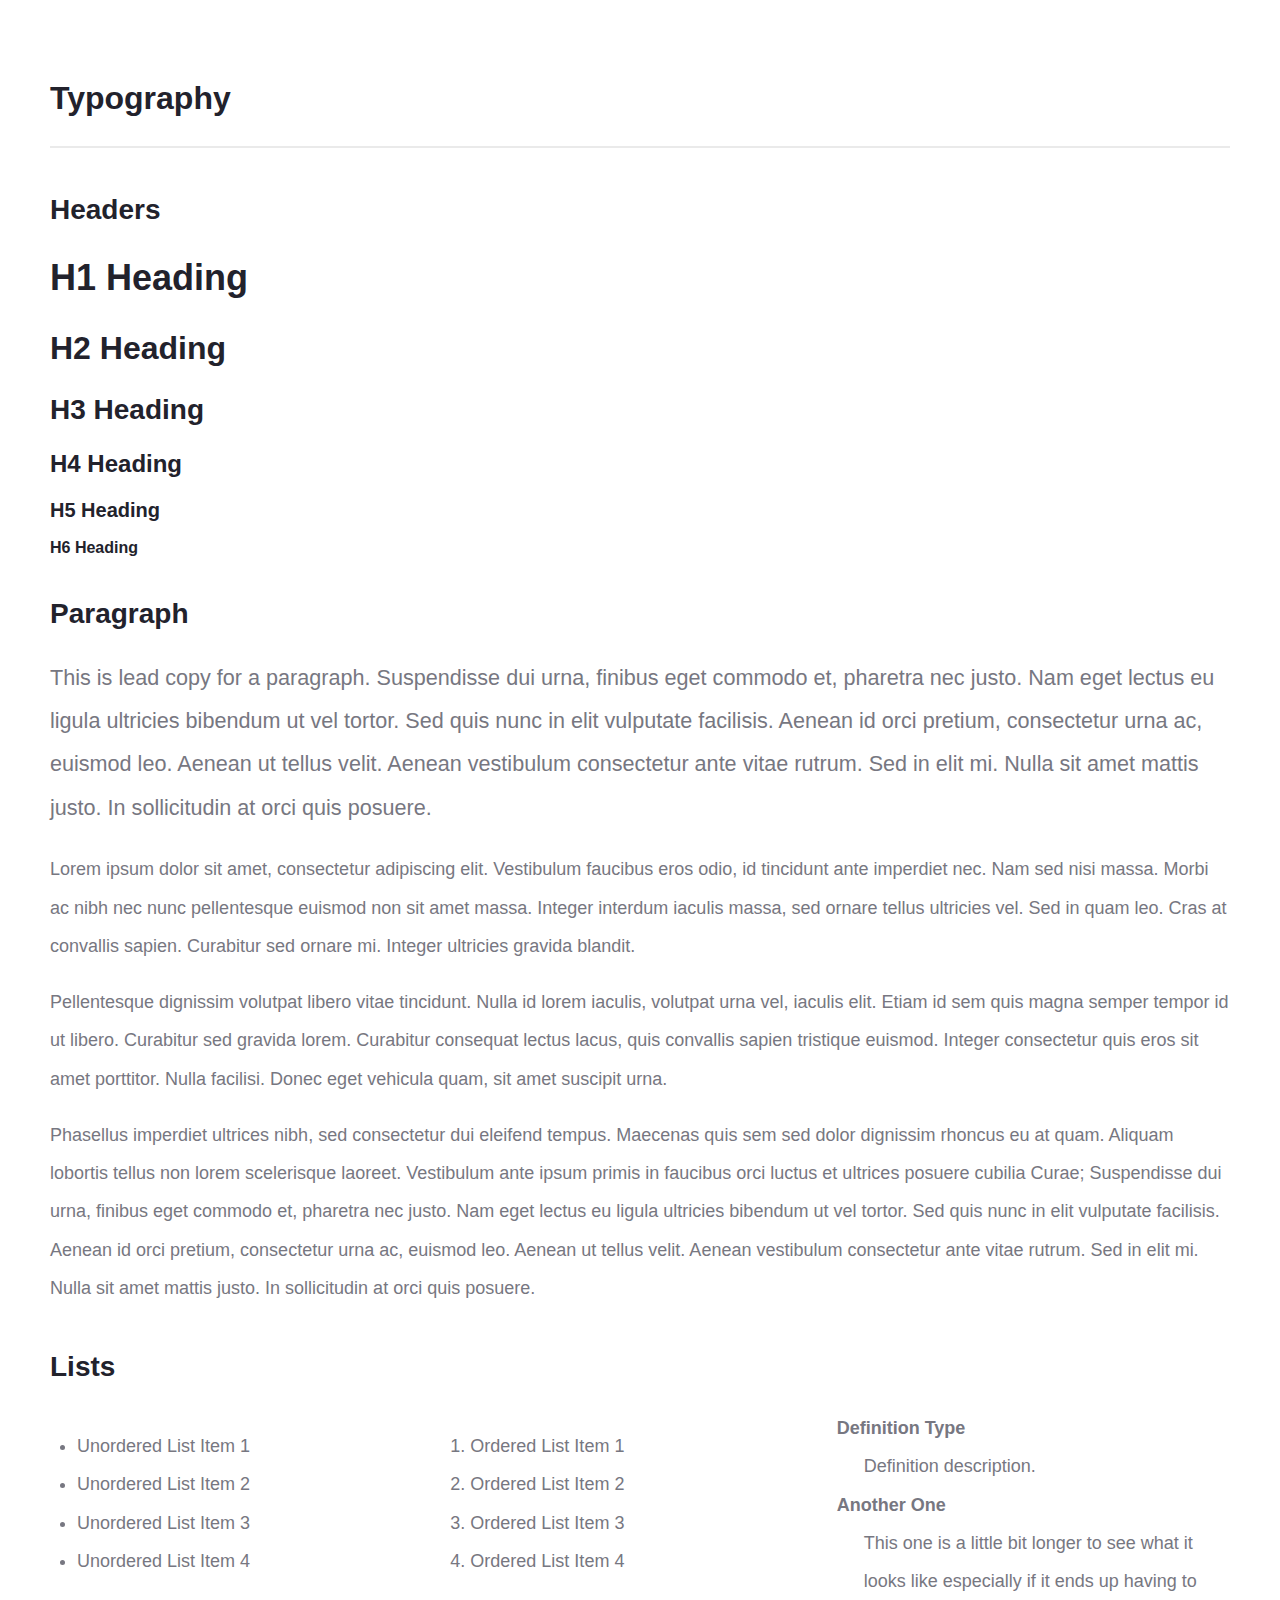
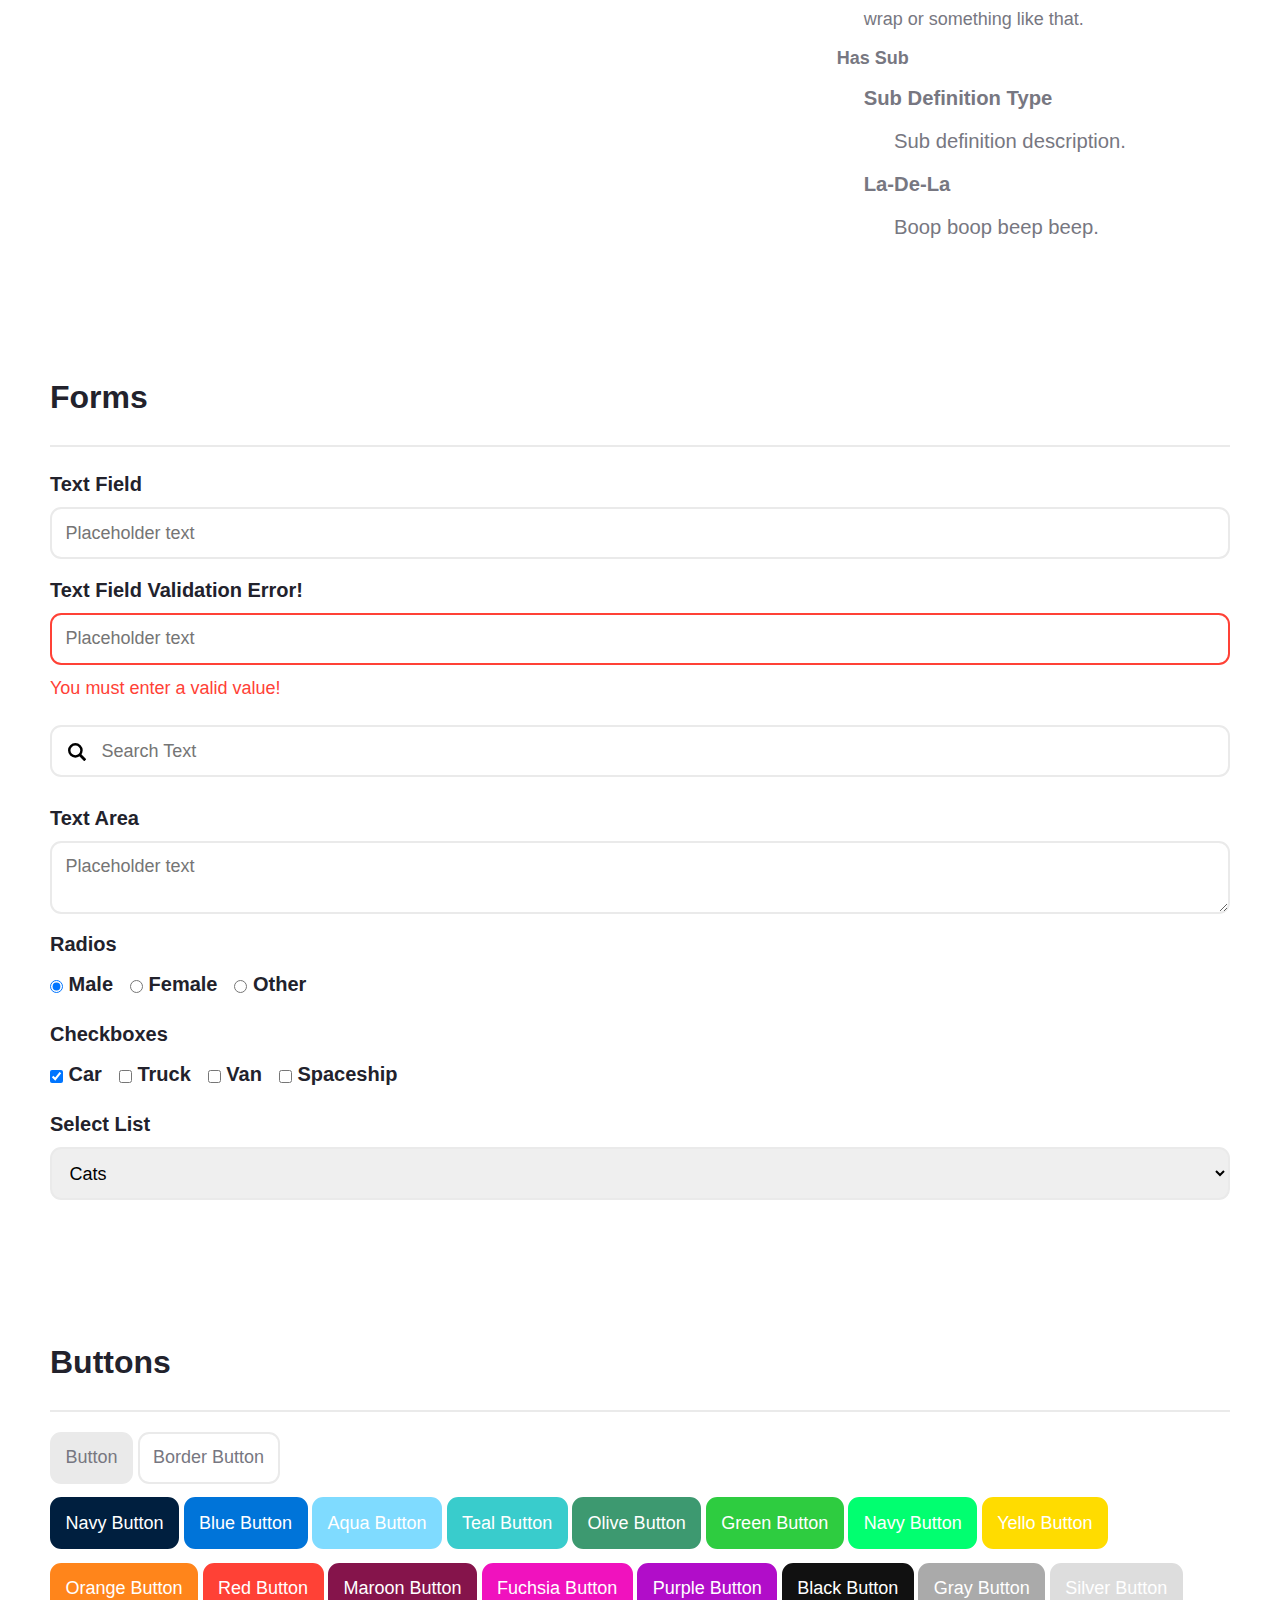
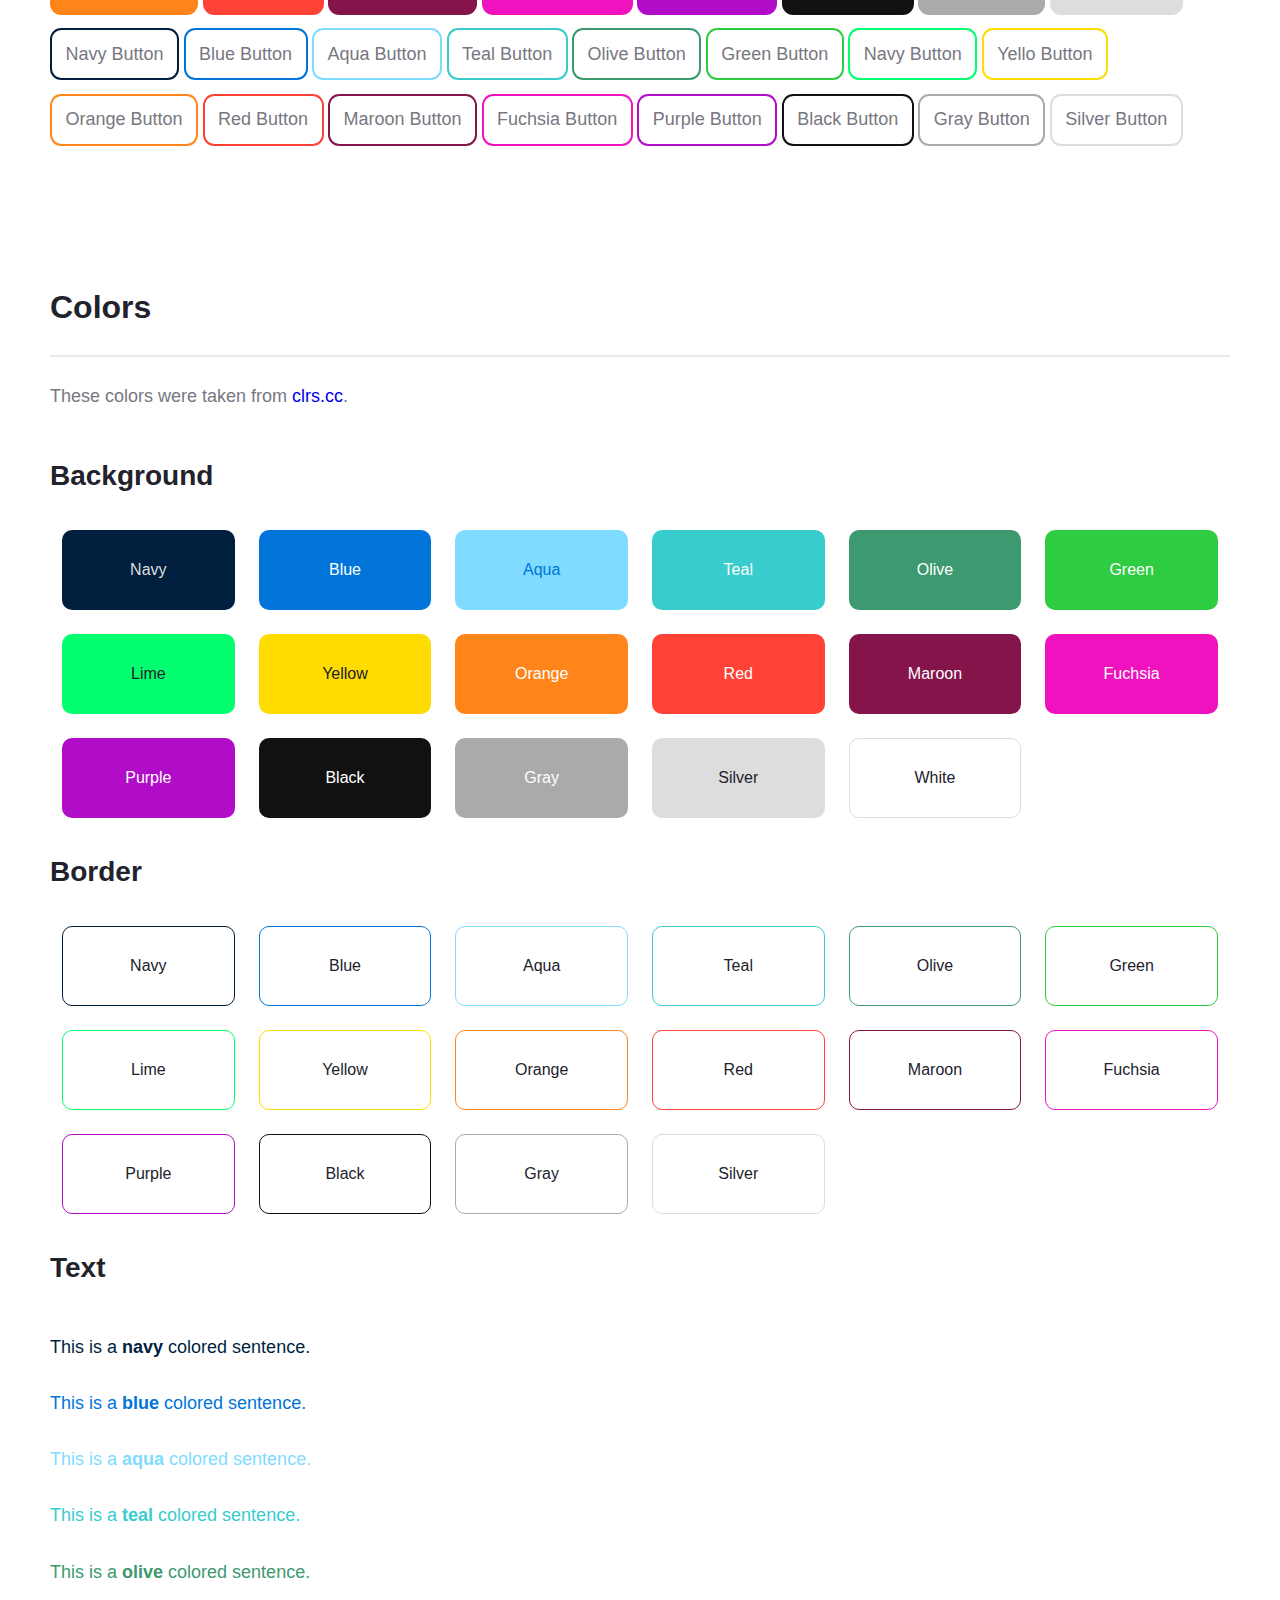
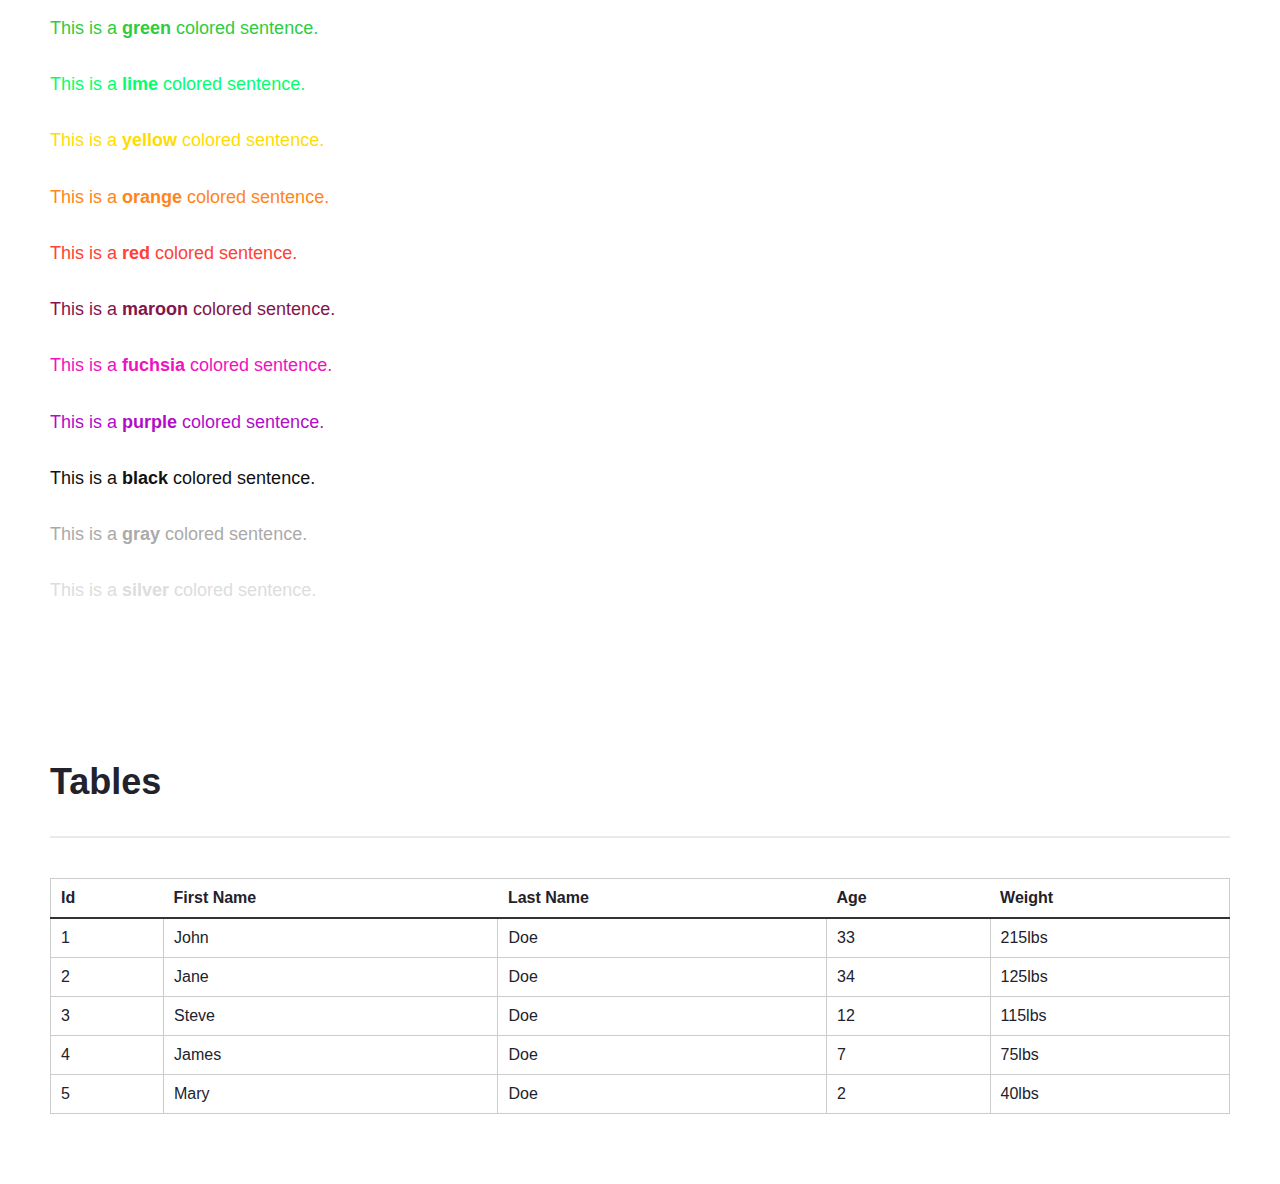
==== commit 47e86602: "Added styles for description lists." ====
--- a/index.html
+++ b/index.html
@@ -44,7 +44,7 @@
 				<p>Phasellus imperdiet ultrices nibh, sed consectetur dui eleifend tempus. Maecenas quis sem sed dolor dignissim rhoncus eu at quam. Aliquam lobortis tellus non lorem scelerisque laoreet. Vestibulum ante ipsum primis in faucibus orci luctus et ultrices posuere cubilia Curae; Suspendisse dui urna, finibus eget commodo et, pharetra nec justo. Nam eget lectus eu ligula ultricies bibendum ut vel tortor. Sed quis nunc in elit vulputate facilisis. Aenean id orci pretium, consectetur urna ac, euismod leo. Aenean ut tellus velit. Aenean vestibulum consectetur ante vitae rutrum. Sed in elit mi. Nulla sit amet mattis justo. In sollicitudin at orci quis posuere.</p>
 			</div>
 			<div class="column-12"><h3>Lists</h3></div>
-			<div class="column-6 column-ml-12 column-mp-12">
+			<div class="column-4 column-ml-12 column-mp-12">
 				<ul>
 					<li>Unordered List Item 1</li>
 					<li>Unordered List Item 2</li>
@@ -52,13 +52,30 @@
 					<li>Unordered List Item 4</li>
 				</ul>
 			</div>
-			<div class="column-6 column-ml-12 column-mp-12">
+			<div class="column-4 column-ml-12 column-mp-12">
 				<ol>
 					<li>Ordered List Item 1</li>
 					<li>Ordered List Item 2</li>
 					<li>Ordered List Item 3</li>
 					<li>Ordered List Item 4</li>
 				</ol>
+			</div>
+			<div class="column-4 column-ml-12 column-mp-12">
+				<dl>
+					<dt>Definition Type</dt>
+					<dd>Definition description.</dd>
+					<dt>Another One</dt>
+					<dd>This one is a little bit longer to see what it looks like especially if it ends up having to wrap or something like that.</dd>
+					<dt>Has Sub</dt>
+					<dd>
+						<dl>
+							<dt>Sub Definition Type</dt>
+							<dd>Sub definition description.</dd>
+							<dt>La-De-La</dt>
+							<dd>Boop boop beep beep.</dd>
+						</dl>
+					</dd>
+				</dl>
 			</div>
 		</section>
 
--- a/stylesheets/base.css
+++ b/stylesheets/base.css
@@ -1 +1 @@
-/*! normalize.css v4.0.0 | MIT License | github.com/necolas/normalize.css */html{font-family:sans-serif;-ms-text-size-adjust:100%;-webkit-text-size-adjust:100%}body{margin:0}article,aside,details,figcaption,figure,footer,header,main,menu,nav,section,summary{display:block}audio,canvas,progress,video{display:inline-block}audio:not([controls]){display:none;height:0}progress{vertical-align:baseline}template,[hidden]{display:none}a{background-color:transparent}a:active,a:hover{outline-width:0}abbr[title]{border-bottom:none;text-decoration:underline;text-decoration:underline dotted}b,strong{font-weight:inherit}b,strong{font-weight:bolder}dfn{font-style:italic}mark{background-color:#ff0;color:#000}small{font-size:80%}sub,sup{font-size:75%;line-height:0;position:relative;vertical-align:baseline}sub{bottom:-0.25em}sup{top:-0.5em}img{border-style:none}svg:not(:root){overflow:hidden}code,kbd,pre,samp{font-family:monospace, monospace;font-size:1em}figure{margin:1em 40px}hr{box-sizing:content-box;height:0;overflow:visible}button,input,select,textarea{font:inherit}optgroup{font-weight:bold}button,input,select{overflow:visible}button,input,select,textarea{margin:0}button,select{text-transform:none}button,[type="button"],[type="reset"],[type="submit"]{cursor:pointer}[disabled]{cursor:default}button,html [type="button"],[type="reset"],[type="submit"]{-webkit-appearance:button}button::-moz-focus-inner,input::-moz-focus-inner{border:0;padding:0}button:-moz-focusring,input:-moz-focusring{outline:1px dotted ButtonText}fieldset{border:1px solid #c0c0c0;margin:0 2px;padding:0.35em 0.625em 0.75em}legend{box-sizing:border-box;color:inherit;display:table;max-width:100%;padding:0;white-space:normal}textarea{overflow:auto}[type="checkbox"],[type="radio"]{box-sizing:border-box;padding:0}[type="number"]::-webkit-inner-spin-button,[type="number"]::-webkit-outer-spin-button{height:auto}[type="search"]{-webkit-appearance:textfield}[type="search"]::-webkit-search-cancel-button,[type="search"]::-webkit-search-decoration{-webkit-appearance:none}::-moz-selection{background:#2eb5e9;color:#fefefe;text-shadow:none}::selection{background:#2eb5e9;color:#fefefe;text-shadow:none}canvas,iframe,img,svg,video{vertical-align:middle}fieldset{border:0;margin:0;padding:0}textarea{resize:vertical}textarea,input,button{outline:none}*{box-sizing:border-box;vertical-align:top;margin:0;padding:0}*:focus{outline:0}.container{display:flex;flex-wrap:wrap;width:100%}.container:after{content:"";display:table;clear:both}.column-12{width:100%}.column-11{width:91.66667%}.column-10{width:83.33333%}.column-9{width:75%}.column-8{width:66.66667%}.column-7{width:58.33333%}.column-6{width:50%}.column-5{width:41.66667%}.column-4{width:33.33333%}.column-3{width:25%}.column-2{width:16.66667%}.column-1{width:8.33333%}.offset-11{margin-left:91.66667%}.offset-10{margin-left:83.33333%}.offset-9{margin-left:75%}.offset-8{margin-left:66.66667%}.offset-7{margin-left:58.33333%}.offset-6{margin-left:50%}.offset-5{margin-left:41.66667%}.offset-4{margin-left:33.33333%}.offset-3{margin-left:25%}.offset-2{margin-left:16.66667%}.offset-1{margin-left:8.33333%}.offset-0{margin-left:0%}@media screen and (max-width: 981px) and (-webkit-min-device-pixel-ratio: 2) and (orientation: portrait), screen and (max-width: 981px) and (-webkit-min-device-pixel-ratio: 3) and (orientation: portrait){.column-mp-12{width:100%}.column-mp-11{width:91.66667%}.column-mp-10{width:83.33333%}.column-mp-9{width:75%}.column-mp-8{width:66.66667%}.column-mp-7{width:58.33333%}.column-mp-6{width:50%}.column-mp-5{width:41.66667%}.column-mp-4{width:33.33333%}.column-mp-3{width:25%}.column-mp-2{width:16.66667%}.column-mp-1{width:8.33333%}.offset-mp-11{margin-left:91.66667%}.offset-mp-10{margin-left:83.33333%}.offset-mp-9{margin-left:75%}.offset-mp-8{margin-left:66.66667%}.offset-mp-7{margin-left:58.33333%}.offset-mp-6{margin-left:50%}.offset-mp-5{margin-left:41.66667%}.offset-mp-4{margin-left:33.33333%}.offset-mp-3{margin-left:25%}.offset-mp-2{margin-left:16.66667%}.offset-mp-1{margin-left:8.33333%}.offset-mp-0{margin-left:0%}.mobile-portrait-hide{display:none}}@media screen and (max-width: 981px) and (-webkit-min-device-pixel-ratio: 2) and (orientation: landscape), screen and (max-width: 981px) and (-webkit-min-device-pixel-ratio: 3) and (orientation: landscape){.column-ml-12{width:100%}.column-ml-11{width:91.66667%}.column-ml-10{width:83.33333%}.column-ml-9{width:75%}.column-ml-8{width:66.66667%}.column-ml-7{width:58.33333%}.column-ml-6{width:50%}.column-ml-5{width:41.66667%}.column-ml-4{width:33.33333%}.column-ml-3{width:25%}.column-ml-2{width:16.66667%}.column-ml-1{width:8.33333%}.offset-ml-11{margin-left:91.66667%}.offset-ml-10{margin-left:83.33333%}.offset-ml-9{margin-left:75%}.offset-ml-8{margin-left:66.66667%}.offset-ml-7{margin-left:58.33333%}.offset-ml-6{margin-left:50%}.offset-ml-5{margin-left:41.66667%}.offset-ml-4{margin-left:33.33333%}.offset-ml-3{margin-left:25%}.offset-ml-2{margin-left:16.66667%}.offset-ml-1{margin-left:8.33333%}.offset-ml-0{margin-left:0%}.mobile-landscape-hide{display:none}}*{text-rendering:optimizeLegibility !important;-webkit-font-smoothing:antialiased !important}body{color:#22222c;font-family:Geneva, Tahoma, Verdana, sans-serif;font-size:16px}@media (-webkit-min-device-pixel-ratio: 2){body{font-size:32px}}@media (-webkit-min-device-pixel-ratio: 3){body{font-size:48px}}@media (-webkit-min-device-pixel-ratio: 4){body{font-size:64px}}h1{font-size:2.25em;line-height:1em}h2{font-size:2.0em;line-height:1em}h3{font-size:1.75em;line-height:1em}h4{font-size:1.5em;line-height:1em}h5{font-size:1.25em;line-height:1em}h6{font-size:1.0em;line-height:1em}ol,ul,p{color:#777781;font-size:1.125em;font-weight:400;line-height:2.125em}ol,ul{padding-left:1.5em}h1,h2,h3,h4,h5,h6,p,ol,ul{margin:1em 0}.lead{font-size:1.35em;line-height:2.0em}a{text-decoration:none}hr{border:0.0625em solid #eaeaea;margin-bottom:1.25em}.center{margin:0 auto}.floatLeft{float:left}.floatRight{float:right}.textLeft{text-align:left}.textRight{text-align:right}.textCenter{text-align:center}.vertically-center-children{align-items:center}.clearfix:after{content:"";display:table;clear:both}.fullWidth{width:100%}.autoWidth{width:auto}label{display:block;width:100%;font-size:1.25em;font-weight:600;line-height:1.75em;margin-bottom:.25em}input,select,textarea{display:block;width:100%;font-size:1.125em;margin-bottom:.75em;border:.125em solid #eaeaea;border-radius:.625em;padding:.75em;transition:border-color 0.5s ease}input:focus,select:focus,textarea:focus{border-color:#2eb5e9}.invalid{border-color:#FF4136;transition:border-color 0.5s ease}.invalid:focus{border-color:#FF851B}.validation{margin-top:-0.5em;color:#FF4136}fieldset{margin-bottom:.625em}fieldset label{padding-right:.625em;display:inline-block;width:auto}.radio{display:inline-block;width:auto;vertical-align:middle;margin:0}.checkbox{display:inline-block;width:auto;vertical-align:middle;margin:0}.searchBar .searchIcon{position:absolute;box-sizing:content-box;padding:1.125em;width:1.125em}.searchBar input{padding-left:2.75em}table{width:100%;border:0.0625em solid #ccc;border-collapse:collapse;margin:1.25em 0}table thead tr th{text-align:left;padding:0.625em}table tbody tr td{border-right:0.0625em solid #ccc;border-bottom:0.0625em solid #ccc;padding:0.625em}table tbody tr td:last-child{border-right:none}table tbody tr:first-child td{border-top:0.125em solid #333}table tbody tr:last-child td{border-bottom:none}.btn{display:inline-block;border-radius:.5em;font-size:1.125em;font-weight:400;margin-bottom:.75em;border-radius:.625em;padding:.75em;color:#777781;background-color:#eaeaea;border:0.125em solid #eaeaea;transition:background-color 0.5s ease, color 0.5s ease}.btn:hover{color:#2eb5e9;background-color:transparent}.btn-bordered{display:inline-block;border-radius:.5em;font-size:1.125em;font-weight:400;margin-bottom:.75em;border-radius:.625em;padding:.75em;color:#777781;background-color:transparent;border:0.125em solid #eaeaea;transition:background-color 0.5s ease, color 0.5s ease}.btn-bordered:hover{color:#2eb5e9;background-color:#eaeaea}.navy-btn{background-color:#001f3f;border-color:#001f3f}.navy-btn:hover{color:#001f3f !important;background-color:transparent}.navy-btn-bordered{background-color:transparent;border-color:#001f3f}.navy-btn-bordered:hover{color:white !important;background-color:#001f3f}.blue-btn{background-color:#0074D9;border-color:#0074D9}.blue-btn:hover{color:#0074D9 !important;background-color:transparent}.blue-btn-bordered{background-color:transparent;border-color:#0074D9}.blue-btn-bordered:hover{color:white !important;background-color:#0074D9}.aqua-btn{background-color:#7FDBFF;border-color:#7FDBFF}.aqua-btn:hover{color:#7FDBFF !important;background-color:transparent}.aqua-btn-bordered{background-color:transparent;border-color:#7FDBFF}.aqua-btn-bordered:hover{color:white !important;background-color:#7FDBFF}.teal-btn{background-color:#39CCCC;border-color:#39CCCC}.teal-btn:hover{color:#39CCCC !important;background-color:transparent}.teal-btn-bordered{background-color:transparent;border-color:#39CCCC}.teal-btn-bordered:hover{color:white !important;background-color:#39CCCC}.olive-btn{background-color:#3D9970;border-color:#3D9970}.olive-btn:hover{color:#3D9970 !important;background-color:transparent}.olive-btn-bordered{background-color:transparent;border-color:#3D9970}.olive-btn-bordered:hover{color:white !important;background-color:#3D9970}.green-btn{background-color:#2ECC40;border-color:#2ECC40}.green-btn:hover{color:#2ECC40 !important;background-color:transparent}.green-btn-bordered{background-color:transparent;border-color:#2ECC40}.green-btn-bordered:hover{color:white !important;background-color:#2ECC40}.lime-btn{background-color:#01FF70;border-color:#01FF70}.lime-btn:hover{color:#01FF70 !important;background-color:transparent}.lime-btn-bordered{background-color:transparent;border-color:#01FF70}.lime-btn-bordered:hover{color:white !important;background-color:#01FF70}.yellow-btn{background-color:#FFDC00;border-color:#FFDC00}.yellow-btn:hover{color:#FFDC00 !important;background-color:transparent}.yellow-btn-bordered{background-color:transparent;border-color:#FFDC00}.yellow-btn-bordered:hover{color:white !important;background-color:#FFDC00}.orange-btn{background-color:#FF851B;border-color:#FF851B}.orange-btn:hover{color:#FF851B !important;background-color:transparent}.orange-btn-bordered{background-color:transparent;border-color:#FF851B}.orange-btn-bordered:hover{color:white !important;background-color:#FF851B}.red-btn{background-color:#FF4136;border-color:#FF4136}.red-btn:hover{color:#FF4136 !important;background-color:transparent}.red-btn-bordered{background-color:transparent;border-color:#FF4136}.red-btn-bordered:hover{color:white !important;background-color:#FF4136}.maroon-btn{background-color:#85144b;border-color:#85144b}.maroon-btn:hover{color:#85144b !important;background-color:transparent}.maroon-btn-bordered{background-color:transparent;border-color:#85144b}.maroon-btn-bordered:hover{color:white !important;background-color:#85144b}.fuchsia-btn{background-color:#F012BE;border-color:#F012BE}.fuchsia-btn:hover{color:#F012BE !important;background-color:transparent}.fuchsia-btn-bordered{background-color:transparent;border-color:#F012BE}.fuchsia-btn-bordered:hover{color:white !important;background-color:#F012BE}.purple-btn{background-color:#B10DC9;border-color:#B10DC9}.purple-btn:hover{color:#B10DC9 !important;background-color:transparent}.purple-btn-bordered{background-color:transparent;border-color:#B10DC9}.purple-btn-bordered:hover{color:white !important;background-color:#B10DC9}.black-btn{background-color:#111;border-color:#111}.black-btn:hover{color:#111 !important;background-color:transparent}.black-btn-bordered{background-color:transparent;border-color:#111}.black-btn-bordered:hover{color:white !important;background-color:#111}.gray-btn{background-color:#aaa;border-color:#aaa}.gray-btn:hover{color:#aaa !important;background-color:transparent}.gray-btn-bordered{background-color:transparent;border-color:#aaa}.gray-btn-bordered:hover{color:white !important;background-color:#aaa}.silver-btn{background-color:#ddd;border-color:#ddd}.silver-btn:hover{color:#ddd !important;background-color:transparent}.silver-btn-bordered{background-color:transparent;border-color:#ddd}.silver-btn-bordered:hover{color:white !important;background-color:#ddd}.white-btn{background-color:#fff;border-color:#fff}.white-btn:hover{color:#fff !important;background-color:transparent}.white-btn-bordered{background-color:transparent;border-color:#fff}.white-btn-bordered:hover{color:white !important;background-color:#fff}.navy-text{color:#001f3f !important}.navy-background{background-color:#001f3f !important}.navy-border{border-color:#001f3f !important}.blue-text{color:#0074D9 !important}.blue-background{background-color:#0074D9 !important}.blue-border{border-color:#0074D9 !important}.aqua-text{color:#7FDBFF !important}.aqua-background{background-color:#7FDBFF !important}.aqua-border{border-color:#7FDBFF !important}.teal-text{color:#39CCCC !important}.teal-background{background-color:#39CCCC !important}.teal-border{border-color:#39CCCC !important}.olive-text{color:#3D9970 !important}.olive-background{background-color:#3D9970 !important}.olive-border{border-color:#3D9970 !important}.green-text{color:#2ECC40 !important}.green-background{background-color:#2ECC40 !important}.green-border{border-color:#2ECC40 !important}.lime-text{color:#01FF70 !important}.lime-background{background-color:#01FF70 !important}.lime-border{border-color:#01FF70 !important}.yellow-text{color:#FFDC00 !important}.yellow-background{background-color:#FFDC00 !important}.yellow-border{border-color:#FFDC00 !important}.orange-text{color:#FF851B !important}.orange-background{background-color:#FF851B !important}.orange-border{border-color:#FF851B !important}.red-text{color:#FF4136 !important}.red-background{background-color:#FF4136 !important}.red-border{border-color:#FF4136 !important}.maroon-text{color:#85144b !important}.maroon-background{background-color:#85144b !important}.maroon-border{border-color:#85144b !important}.fuchsia-text{color:#F012BE !important}.fuchsia-background{background-color:#F012BE !important}.fuchsia-border{border-color:#F012BE !important}.purple-text{color:#B10DC9 !important}.purple-background{background-color:#B10DC9 !important}.purple-border{border-color:#B10DC9 !important}.black-text{color:#111 !important}.black-background{background-color:#111 !important}.black-border{border-color:#111 !important}.gray-text{color:#aaa !important}.gray-background{background-color:#aaa !important}.gray-border{border-color:#aaa !important}.silver-text{color:#ddd !important}.silver-background{background-color:#ddd !important}.silver-border{border-color:#ddd !important}.white-text{color:#fff !important}.white-background{background-color:#fff !important}.white-border{border-color:#fff !important}.menuBar header .toggle{position:fixed;top:3.125em;right:3.125em;z-index:99}.menuBar header .toggle .text{font-size:1.5em;opacity:0;letter-spacing:0.125em;text-transform:uppercase;line-height:2.0em;padding-right:.5em;transition:opacity 0.5s ease}.menuBar header .toggle .barsIcon{width:3.0em}.menuBar header .toggle .barsIcon circle{stroke:#333333;fill:none;transition:stroke 0.5s ease}.menuBar header .toggle .barsIcon rect{fill:#333;transition:fill 0.5s ease}.menuBar header .toggle .barsIcon .topBar{transform-origin:50% 50%;transition:all 0.5s ease}.menuBar header .toggle .barsIcon .botBar{transform-origin:50% 50%;transition:all 0.5s ease}.menuBar header .toggle .barsIcon .midBar{transform-origin:50% 50%;transition:all 0.5s ease}.menuBar header .toggle:hover{cursor:pointer}.menuBar header .toggle:hover .text{opacity:1}.menuBar main{background-color:#0dc3ff;padding:9.25em 3.125em 3.125em 3.125em;width:20em;position:fixed;top:0;right:0;bottom:0;z-index:98;text-align:right;transition:right 0.5s ease}.menuBar main .nav{list-style:none;margin:0;padding:0}.menuBar main .nav li{font-size:1.75em;padding:.5em 0}.menuBar main .nav li a{color:#fff;transition:color 0.2s ease}.menuBar main .nav li a:hover{color:#e1e1e1}.menuBar main .social-nav{list-style:none;margin:0;padding:2.5em 0 0 0}.menuBar main .social-nav li{display:inline-block;padding-left:.75em}.menuBar main .social-nav li a{color:#fff;transition:color 0.2s ease}.menuBar main .social-nav li a:hover{color:#e1e1e1}.menuBar .closed header .toggle:hover .barsIcon .topBar{y:295;transform:rotate(90deg);transform-origin:50% 50%}.menuBar .closed header .toggle:hover .barsIcon .botBar{y:295;transform:rotate(90deg);transform-origin:50% 50%}.menuBar .closed header .toggle:hover .barsIcon .midBar{y:295;transform-origin:50% 50%}.menuBar .closed main{right:-20em}.menuBar .open header .toggle .text{color:#fff;opacity:1}.menuBar .open header .toggle .barsIcon circle{stroke:#fff}.menuBar .open header .toggle .barsIcon rect{fill:#fff}.menuBar .open header .toggle:hover .barsIcon .topBar{y:295;transform:rotate(45deg);transform-origin:50% 50%}.menuBar .open header .toggle:hover .barsIcon .botBar{y:295;transform:rotate(-45deg);transform-origin:50% 50%}.menuBar .open header .toggle:hover .barsIcon .midBar{y:295;transform:rotate(-45deg);transform-origin:50% 50%}.menuBar .open main{right:0}
+/*! normalize.css v4.0.0 | MIT License | github.com/necolas/normalize.css */html{font-family:sans-serif;-ms-text-size-adjust:100%;-webkit-text-size-adjust:100%}body{margin:0}article,aside,details,figcaption,figure,footer,header,main,menu,nav,section,summary{display:block}audio,canvas,progress,video{display:inline-block}audio:not([controls]){display:none;height:0}progress{vertical-align:baseline}template,[hidden]{display:none}a{background-color:transparent}a:active,a:hover{outline-width:0}abbr[title]{border-bottom:none;text-decoration:underline;text-decoration:underline dotted}b,strong{font-weight:inherit}b,strong{font-weight:bolder}dfn{font-style:italic}mark{background-color:#ff0;color:#000}small{font-size:80%}sub,sup{font-size:75%;line-height:0;position:relative;vertical-align:baseline}sub{bottom:-0.25em}sup{top:-0.5em}img{border-style:none}svg:not(:root){overflow:hidden}code,kbd,pre,samp{font-family:monospace, monospace;font-size:1em}figure{margin:1em 40px}hr{box-sizing:content-box;height:0;overflow:visible}button,input,select,textarea{font:inherit}optgroup{font-weight:bold}button,input,select{overflow:visible}button,input,select,textarea{margin:0}button,select{text-transform:none}button,[type="button"],[type="reset"],[type="submit"]{cursor:pointer}[disabled]{cursor:default}button,html [type="button"],[type="reset"],[type="submit"]{-webkit-appearance:button}button::-moz-focus-inner,input::-moz-focus-inner{border:0;padding:0}button:-moz-focusring,input:-moz-focusring{outline:1px dotted ButtonText}fieldset{border:1px solid #c0c0c0;margin:0 2px;padding:0.35em 0.625em 0.75em}legend{box-sizing:border-box;color:inherit;display:table;max-width:100%;padding:0;white-space:normal}textarea{overflow:auto}[type="checkbox"],[type="radio"]{box-sizing:border-box;padding:0}[type="number"]::-webkit-inner-spin-button,[type="number"]::-webkit-outer-spin-button{height:auto}[type="search"]{-webkit-appearance:textfield}[type="search"]::-webkit-search-cancel-button,[type="search"]::-webkit-search-decoration{-webkit-appearance:none}::-moz-selection{background:#2eb5e9;color:#fefefe;text-shadow:none}::selection{background:#2eb5e9;color:#fefefe;text-shadow:none}canvas,iframe,img,svg,video{vertical-align:middle}fieldset{border:0;margin:0;padding:0}textarea{resize:vertical}textarea,input,button{outline:none}*{box-sizing:border-box;vertical-align:top;margin:0;padding:0}*:focus{outline:0}.container{display:flex;flex-wrap:wrap;width:100%}.container:after{content:"";display:table;clear:both}.column-12{width:100%}.column-11{width:91.66667%}.column-10{width:83.33333%}.column-9{width:75%}.column-8{width:66.66667%}.column-7{width:58.33333%}.column-6{width:50%}.column-5{width:41.66667%}.column-4{width:33.33333%}.column-3{width:25%}.column-2{width:16.66667%}.column-1{width:8.33333%}.offset-11{margin-left:91.66667%}.offset-10{margin-left:83.33333%}.offset-9{margin-left:75%}.offset-8{margin-left:66.66667%}.offset-7{margin-left:58.33333%}.offset-6{margin-left:50%}.offset-5{margin-left:41.66667%}.offset-4{margin-left:33.33333%}.offset-3{margin-left:25%}.offset-2{margin-left:16.66667%}.offset-1{margin-left:8.33333%}.offset-0{margin-left:0%}@media screen and (max-width: 981px) and (-webkit-min-device-pixel-ratio: 2) and (orientation: portrait), screen and (max-width: 981px) and (-webkit-min-device-pixel-ratio: 3) and (orientation: portrait){.column-mp-12{width:100%}.column-mp-11{width:91.66667%}.column-mp-10{width:83.33333%}.column-mp-9{width:75%}.column-mp-8{width:66.66667%}.column-mp-7{width:58.33333%}.column-mp-6{width:50%}.column-mp-5{width:41.66667%}.column-mp-4{width:33.33333%}.column-mp-3{width:25%}.column-mp-2{width:16.66667%}.column-mp-1{width:8.33333%}.offset-mp-11{margin-left:91.66667%}.offset-mp-10{margin-left:83.33333%}.offset-mp-9{margin-left:75%}.offset-mp-8{margin-left:66.66667%}.offset-mp-7{margin-left:58.33333%}.offset-mp-6{margin-left:50%}.offset-mp-5{margin-left:41.66667%}.offset-mp-4{margin-left:33.33333%}.offset-mp-3{margin-left:25%}.offset-mp-2{margin-left:16.66667%}.offset-mp-1{margin-left:8.33333%}.offset-mp-0{margin-left:0%}.mobile-portrait-hide{display:none}}@media screen and (max-width: 981px) and (-webkit-min-device-pixel-ratio: 2) and (orientation: landscape), screen and (max-width: 981px) and (-webkit-min-device-pixel-ratio: 3) and (orientation: landscape){.column-ml-12{width:100%}.column-ml-11{width:91.66667%}.column-ml-10{width:83.33333%}.column-ml-9{width:75%}.column-ml-8{width:66.66667%}.column-ml-7{width:58.33333%}.column-ml-6{width:50%}.column-ml-5{width:41.66667%}.column-ml-4{width:33.33333%}.column-ml-3{width:25%}.column-ml-2{width:16.66667%}.column-ml-1{width:8.33333%}.offset-ml-11{margin-left:91.66667%}.offset-ml-10{margin-left:83.33333%}.offset-ml-9{margin-left:75%}.offset-ml-8{margin-left:66.66667%}.offset-ml-7{margin-left:58.33333%}.offset-ml-6{margin-left:50%}.offset-ml-5{margin-left:41.66667%}.offset-ml-4{margin-left:33.33333%}.offset-ml-3{margin-left:25%}.offset-ml-2{margin-left:16.66667%}.offset-ml-1{margin-left:8.33333%}.offset-ml-0{margin-left:0%}.mobile-landscape-hide{display:none}}*{text-rendering:optimizeLegibility !important;-webkit-font-smoothing:antialiased !important}body{color:#22222c;font-family:Geneva, Tahoma, Verdana, sans-serif;font-size:16px}@media (-webkit-min-device-pixel-ratio: 2){body{font-size:32px}}@media (-webkit-min-device-pixel-ratio: 3){body{font-size:48px}}@media (-webkit-min-device-pixel-ratio: 4){body{font-size:64px}}h1{font-size:2.25em;line-height:1em}h2{font-size:2.0em;line-height:1em}h3{font-size:1.75em;line-height:1em}h4{font-size:1.5em;line-height:1em}h5{font-size:1.25em;line-height:1em}h6{font-size:1.0em;line-height:1em}dl,ol,ul,p{color:#777781;font-size:1.125em;font-weight:400;line-height:2.125em}dt{font-weight:800}ol,ul,dd{padding-left:1.5em}h1,h2,h3,h4,h5,h6,p,ol,ul{margin:1em 0}.lead{font-size:1.35em;line-height:2.0em}a{text-decoration:none}hr{border:0.0625em solid #eaeaea;margin-bottom:1.25em}.center{margin:0 auto}.floatLeft{float:left}.floatRight{float:right}.textLeft{text-align:left}.textRight{text-align:right}.textCenter{text-align:center}.vertically-center-children{align-items:center}.clearfix:after{content:"";display:table;clear:both}.fullWidth{width:100%}.autoWidth{width:auto}label{display:block;width:100%;font-size:1.25em;font-weight:600;line-height:1.75em;margin-bottom:.25em}input,select,textarea{display:block;width:100%;font-size:1.125em;margin-bottom:.75em;border:.125em solid #eaeaea;border-radius:.625em;padding:.75em;transition:border-color 0.5s ease}input:focus,select:focus,textarea:focus{border-color:#2eb5e9}.invalid{border-color:#FF4136;transition:border-color 0.5s ease}.invalid:focus{border-color:#FF851B}.validation{margin-top:-0.5em;color:#FF4136}fieldset{margin-bottom:.625em}fieldset label{padding-right:.625em;display:inline-block;width:auto}.radio{display:inline-block;width:auto;vertical-align:middle;margin:0}.checkbox{display:inline-block;width:auto;vertical-align:middle;margin:0}.searchBar .searchIcon{position:absolute;box-sizing:content-box;padding:1.125em;width:1.125em}.searchBar input{padding-left:2.75em}table{width:100%;border:0.0625em solid #ccc;border-collapse:collapse;margin:1.25em 0}table thead tr th{text-align:left;padding:0.625em}table tbody tr td{border-right:0.0625em solid #ccc;border-bottom:0.0625em solid #ccc;padding:0.625em}table tbody tr td:last-child{border-right:none}table tbody tr:first-child td{border-top:0.125em solid #333}table tbody tr:last-child td{border-bottom:none}.btn{display:inline-block;border-radius:.5em;font-size:1.125em;font-weight:400;margin-bottom:.75em;border-radius:.625em;padding:.75em;color:#777781;background-color:#eaeaea;border:0.125em solid #eaeaea;transition:background-color 0.5s ease, color 0.5s ease}.btn:hover{color:#2eb5e9;background-color:transparent}.btn-bordered{display:inline-block;border-radius:.5em;font-size:1.125em;font-weight:400;margin-bottom:.75em;border-radius:.625em;padding:.75em;color:#777781;background-color:transparent;border:0.125em solid #eaeaea;transition:background-color 0.5s ease, color 0.5s ease}.btn-bordered:hover{color:#2eb5e9;background-color:#eaeaea}.navy-btn{background-color:#001f3f;border-color:#001f3f}.navy-btn:hover{color:#001f3f !important;background-color:transparent}.navy-btn-bordered{background-color:transparent;border-color:#001f3f}.navy-btn-bordered:hover{color:white !important;background-color:#001f3f}.blue-btn{background-color:#0074D9;border-color:#0074D9}.blue-btn:hover{color:#0074D9 !important;background-color:transparent}.blue-btn-bordered{background-color:transparent;border-color:#0074D9}.blue-btn-bordered:hover{color:white !important;background-color:#0074D9}.aqua-btn{background-color:#7FDBFF;border-color:#7FDBFF}.aqua-btn:hover{color:#7FDBFF !important;background-color:transparent}.aqua-btn-bordered{background-color:transparent;border-color:#7FDBFF}.aqua-btn-bordered:hover{color:white !important;background-color:#7FDBFF}.teal-btn{background-color:#39CCCC;border-color:#39CCCC}.teal-btn:hover{color:#39CCCC !important;background-color:transparent}.teal-btn-bordered{background-color:transparent;border-color:#39CCCC}.teal-btn-bordered:hover{color:white !important;background-color:#39CCCC}.olive-btn{background-color:#3D9970;border-color:#3D9970}.olive-btn:hover{color:#3D9970 !important;background-color:transparent}.olive-btn-bordered{background-color:transparent;border-color:#3D9970}.olive-btn-bordered:hover{color:white !important;background-color:#3D9970}.green-btn{background-color:#2ECC40;border-color:#2ECC40}.green-btn:hover{color:#2ECC40 !important;background-color:transparent}.green-btn-bordered{background-color:transparent;border-color:#2ECC40}.green-btn-bordered:hover{color:white !important;background-color:#2ECC40}.lime-btn{background-color:#01FF70;border-color:#01FF70}.lime-btn:hover{color:#01FF70 !important;background-color:transparent}.lime-btn-bordered{background-color:transparent;border-color:#01FF70}.lime-btn-bordered:hover{color:white !important;background-color:#01FF70}.yellow-btn{background-color:#FFDC00;border-color:#FFDC00}.yellow-btn:hover{color:#FFDC00 !important;background-color:transparent}.yellow-btn-bordered{background-color:transparent;border-color:#FFDC00}.yellow-btn-bordered:hover{color:white !important;background-color:#FFDC00}.orange-btn{background-color:#FF851B;border-color:#FF851B}.orange-btn:hover{color:#FF851B !important;background-color:transparent}.orange-btn-bordered{background-color:transparent;border-color:#FF851B}.orange-btn-bordered:hover{color:white !important;background-color:#FF851B}.red-btn{background-color:#FF4136;border-color:#FF4136}.red-btn:hover{color:#FF4136 !important;background-color:transparent}.red-btn-bordered{background-color:transparent;border-color:#FF4136}.red-btn-bordered:hover{color:white !important;background-color:#FF4136}.maroon-btn{background-color:#85144b;border-color:#85144b}.maroon-btn:hover{color:#85144b !important;background-color:transparent}.maroon-btn-bordered{background-color:transparent;border-color:#85144b}.maroon-btn-bordered:hover{color:white !important;background-color:#85144b}.fuchsia-btn{background-color:#F012BE;border-color:#F012BE}.fuchsia-btn:hover{color:#F012BE !important;background-color:transparent}.fuchsia-btn-bordered{background-color:transparent;border-color:#F012BE}.fuchsia-btn-bordered:hover{color:white !important;background-color:#F012BE}.purple-btn{background-color:#B10DC9;border-color:#B10DC9}.purple-btn:hover{color:#B10DC9 !important;background-color:transparent}.purple-btn-bordered{background-color:transparent;border-color:#B10DC9}.purple-btn-bordered:hover{color:white !important;background-color:#B10DC9}.black-btn{background-color:#111;border-color:#111}.black-btn:hover{color:#111 !important;background-color:transparent}.black-btn-bordered{background-color:transparent;border-color:#111}.black-btn-bordered:hover{color:white !important;background-color:#111}.gray-btn{background-color:#aaa;border-color:#aaa}.gray-btn:hover{color:#aaa !important;background-color:transparent}.gray-btn-bordered{background-color:transparent;border-color:#aaa}.gray-btn-bordered:hover{color:white !important;background-color:#aaa}.silver-btn{background-color:#ddd;border-color:#ddd}.silver-btn:hover{color:#ddd !important;background-color:transparent}.silver-btn-bordered{background-color:transparent;border-color:#ddd}.silver-btn-bordered:hover{color:white !important;background-color:#ddd}.white-btn{background-color:#fff;border-color:#fff}.white-btn:hover{color:#fff !important;background-color:transparent}.white-btn-bordered{background-color:transparent;border-color:#fff}.white-btn-bordered:hover{color:white !important;background-color:#fff}.navy-text{color:#001f3f !important}.navy-background{background-color:#001f3f !important}.navy-border{border-color:#001f3f !important}.blue-text{color:#0074D9 !important}.blue-background{background-color:#0074D9 !important}.blue-border{border-color:#0074D9 !important}.aqua-text{color:#7FDBFF !important}.aqua-background{background-color:#7FDBFF !important}.aqua-border{border-color:#7FDBFF !important}.teal-text{color:#39CCCC !important}.teal-background{background-color:#39CCCC !important}.teal-border{border-color:#39CCCC !important}.olive-text{color:#3D9970 !important}.olive-background{background-color:#3D9970 !important}.olive-border{border-color:#3D9970 !important}.green-text{color:#2ECC40 !important}.green-background{background-color:#2ECC40 !important}.green-border{border-color:#2ECC40 !important}.lime-text{color:#01FF70 !important}.lime-background{background-color:#01FF70 !important}.lime-border{border-color:#01FF70 !important}.yellow-text{color:#FFDC00 !important}.yellow-background{background-color:#FFDC00 !important}.yellow-border{border-color:#FFDC00 !important}.orange-text{color:#FF851B !important}.orange-background{background-color:#FF851B !important}.orange-border{border-color:#FF851B !important}.red-text{color:#FF4136 !important}.red-background{background-color:#FF4136 !important}.red-border{border-color:#FF4136 !important}.maroon-text{color:#85144b !important}.maroon-background{background-color:#85144b !important}.maroon-border{border-color:#85144b !important}.fuchsia-text{color:#F012BE !important}.fuchsia-background{background-color:#F012BE !important}.fuchsia-border{border-color:#F012BE !important}.purple-text{color:#B10DC9 !important}.purple-background{background-color:#B10DC9 !important}.purple-border{border-color:#B10DC9 !important}.black-text{color:#111 !important}.black-background{background-color:#111 !important}.black-border{border-color:#111 !important}.gray-text{color:#aaa !important}.gray-background{background-color:#aaa !important}.gray-border{border-color:#aaa !important}.silver-text{color:#ddd !important}.silver-background{background-color:#ddd !important}.silver-border{border-color:#ddd !important}.white-text{color:#fff !important}.white-background{background-color:#fff !important}.white-border{border-color:#fff !important}.menuBar header .toggle{position:fixed;top:3.125em;right:3.125em;z-index:99}.menuBar header .toggle .text{font-size:1.5em;opacity:0;letter-spacing:0.125em;text-transform:uppercase;line-height:2.0em;padding-right:.5em;transition:opacity 0.5s ease}.menuBar header .toggle .barsIcon{width:3.0em}.menuBar header .toggle .barsIcon circle{stroke:#333333;fill:none;transition:stroke 0.5s ease}.menuBar header .toggle .barsIcon rect{fill:#333;transition:fill 0.5s ease}.menuBar header .toggle .barsIcon .topBar{transform-origin:50% 50%;transition:all 0.5s ease}.menuBar header .toggle .barsIcon .botBar{transform-origin:50% 50%;transition:all 0.5s ease}.menuBar header .toggle .barsIcon .midBar{transform-origin:50% 50%;transition:all 0.5s ease}.menuBar header .toggle:hover{cursor:pointer}.menuBar header .toggle:hover .text{opacity:1}.menuBar main{background-color:#0dc3ff;padding:9.25em 3.125em 3.125em 3.125em;width:20em;position:fixed;top:0;right:0;bottom:0;z-index:98;text-align:right;transition:right 0.5s ease}.menuBar main .nav{list-style:none;margin:0;padding:0}.menuBar main .nav li{font-size:1.75em;padding:.5em 0}.menuBar main .nav li a{color:#fff;transition:color 0.2s ease}.menuBar main .nav li a:hover{color:#e1e1e1}.menuBar main .social-nav{list-style:none;margin:0;padding:2.5em 0 0 0}.menuBar main .social-nav li{display:inline-block;padding-left:.75em}.menuBar main .social-nav li a{color:#fff;transition:color 0.2s ease}.menuBar main .social-nav li a:hover{color:#e1e1e1}.menuBar .closed header .toggle:hover .barsIcon .topBar{y:295;transform:rotate(90deg);transform-origin:50% 50%}.menuBar .closed header .toggle:hover .barsIcon .botBar{y:295;transform:rotate(90deg);transform-origin:50% 50%}.menuBar .closed header .toggle:hover .barsIcon .midBar{y:295;transform-origin:50% 50%}.menuBar .closed main{right:-20em}.menuBar .open header .toggle .text{color:#fff;opacity:1}.menuBar .open header .toggle .barsIcon circle{stroke:#fff}.menuBar .open header .toggle .barsIcon rect{fill:#fff}.menuBar .open header .toggle:hover .barsIcon .topBar{y:295;transform:rotate(45deg);transform-origin:50% 50%}.menuBar .open header .toggle:hover .barsIcon .botBar{y:295;transform:rotate(-45deg);transform-origin:50% 50%}.menuBar .open header .toggle:hover .barsIcon .midBar{y:295;transform:rotate(-45deg);transform-origin:50% 50%}.menuBar .open main{right:0}
